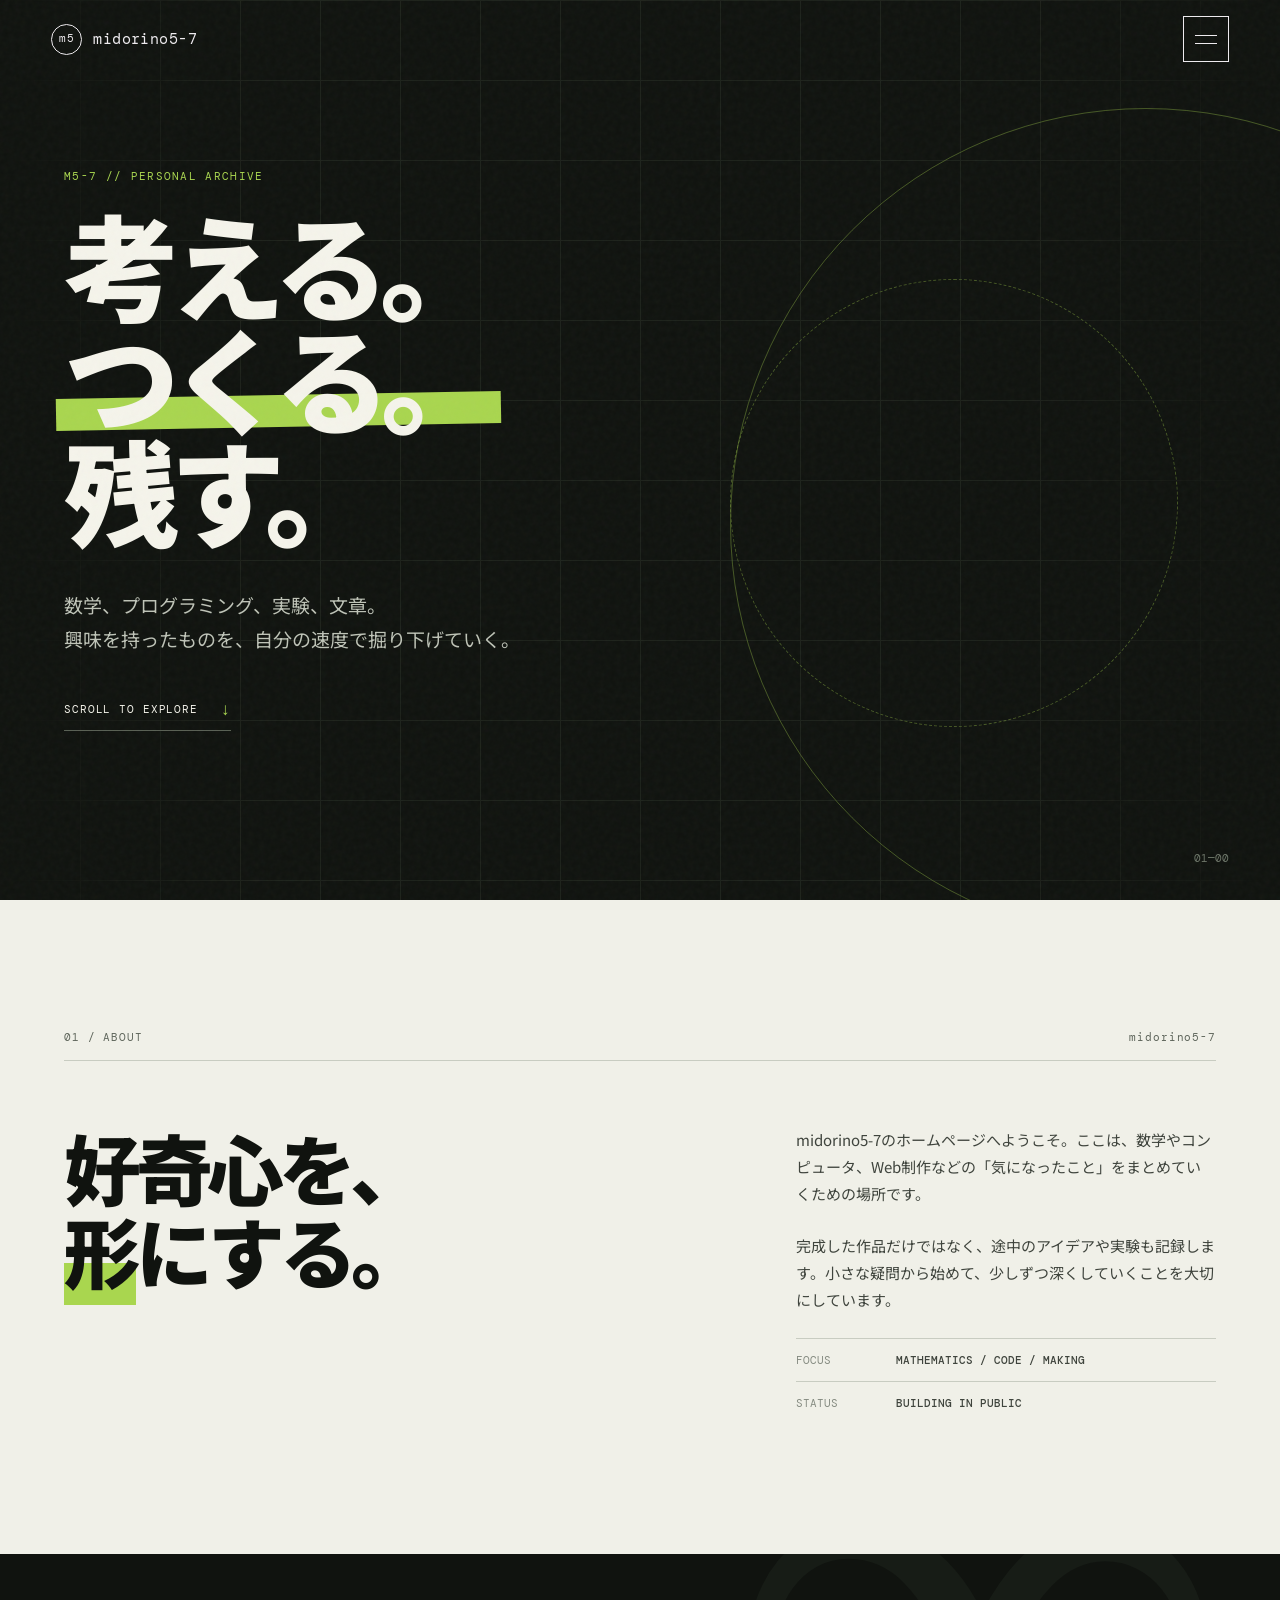
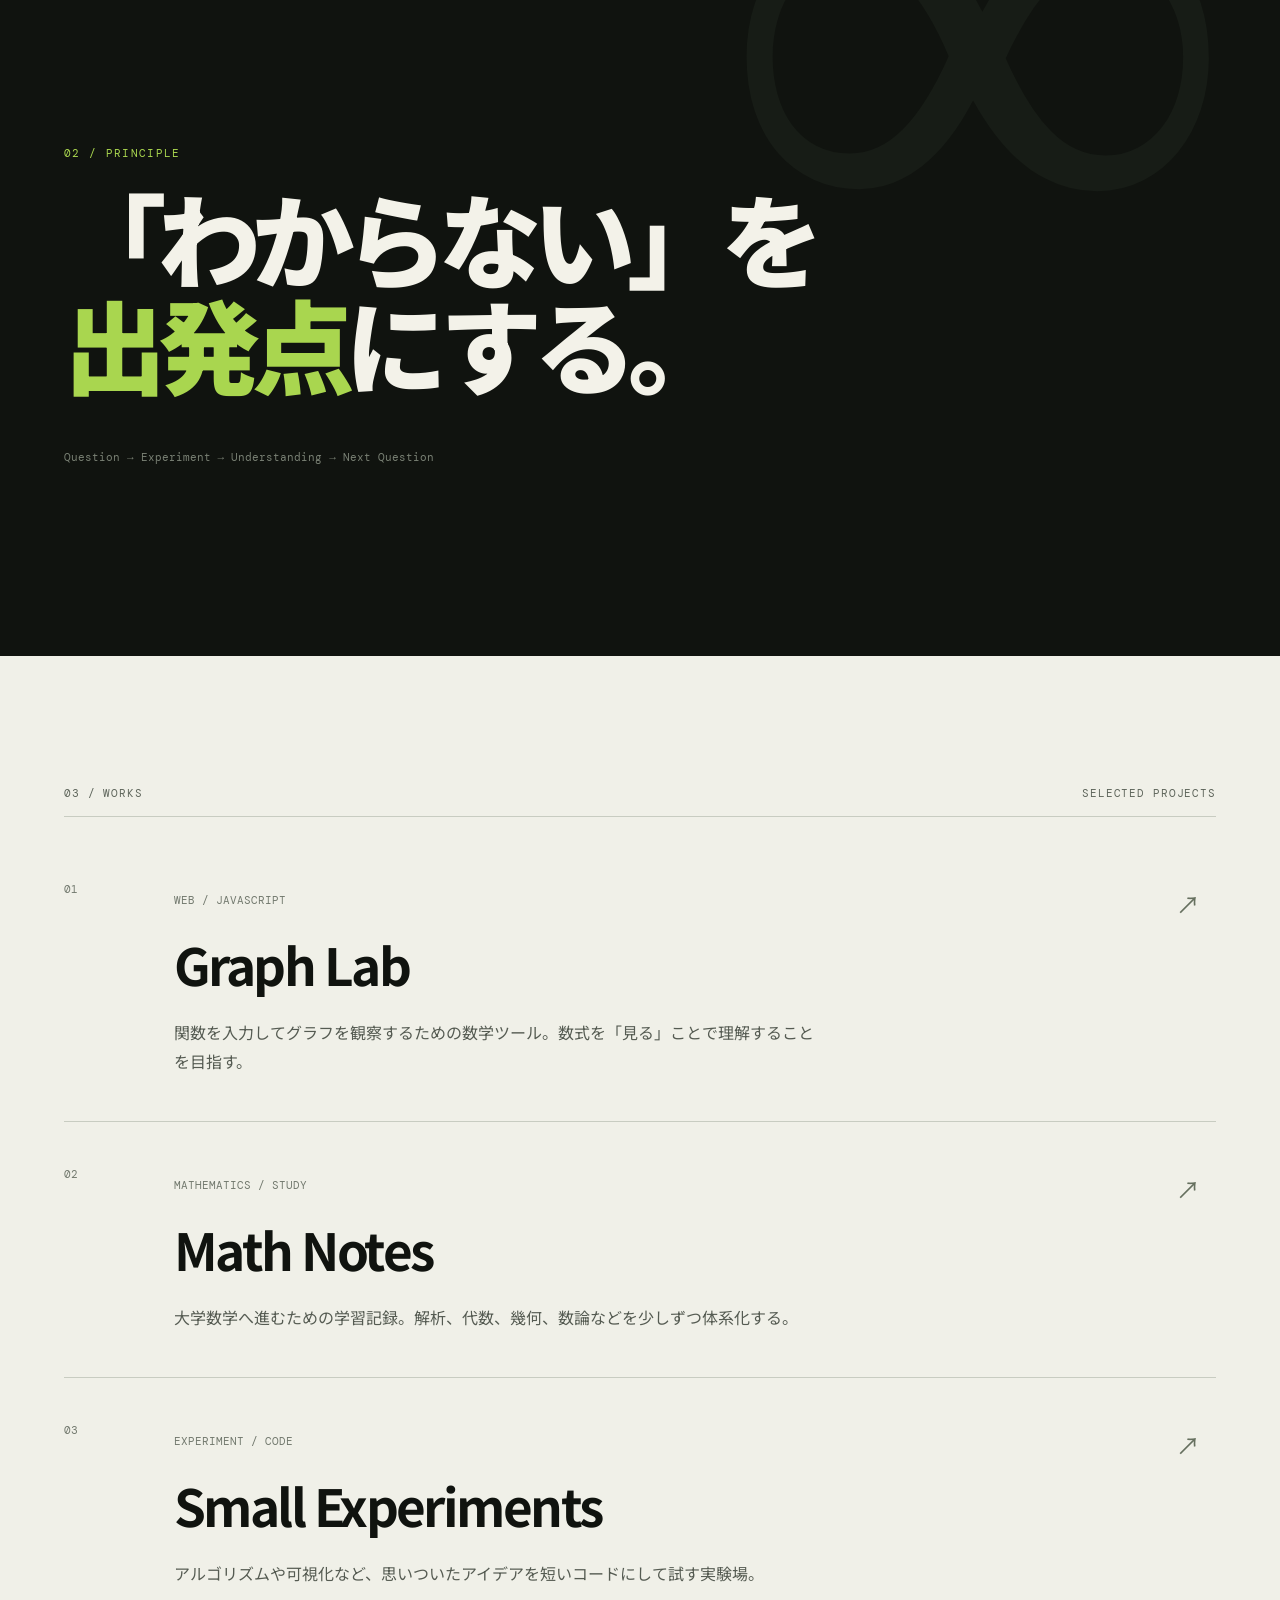
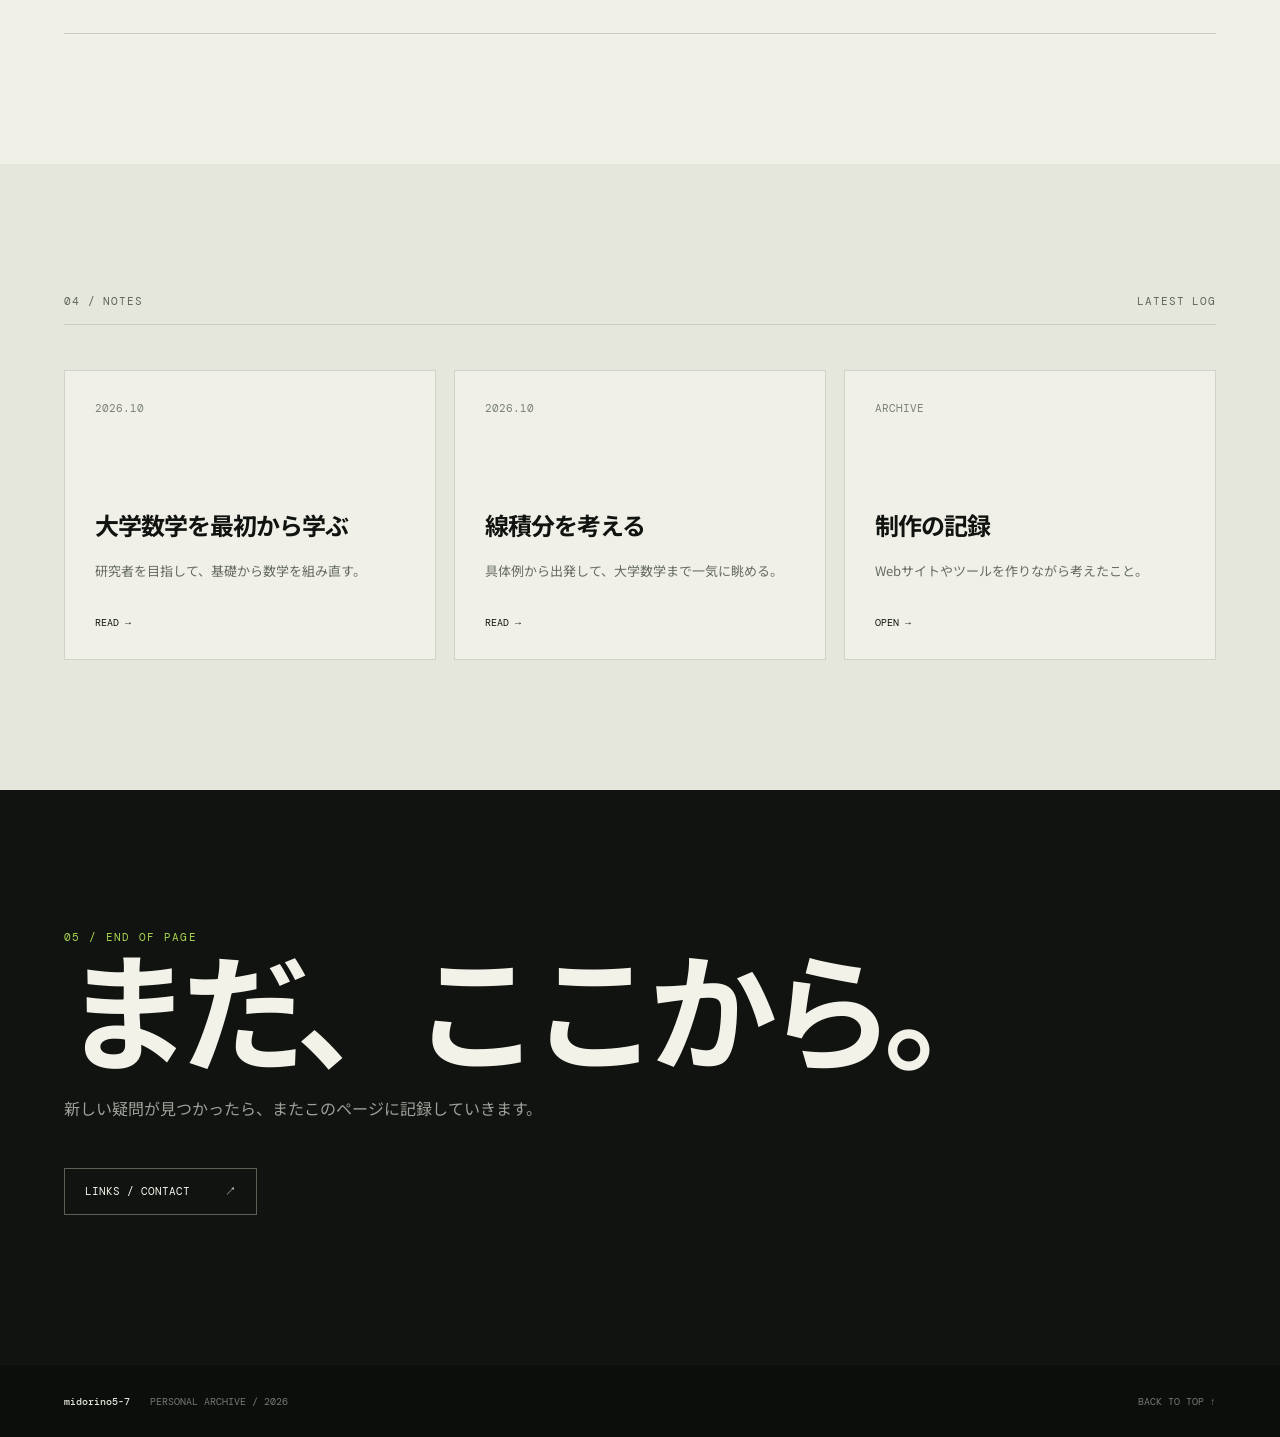
==== index.html @ ff08f56b "Add files via upload" ====
<!doctype html>
<html lang="ja">
<head>
  <meta charset="utf-8">
  <meta name="viewport" content="width=device-width, initial-scale=1">
  <meta name="description" content="midorino5-7 — 数学・制作・研究を記録する個人ホームページ。">
  <meta name="theme-color" content="#10130f">
  <title>midorino5-7 — home</title>
  <link rel="icon" href="favicon.svg" type="image/svg+xml">
  <link rel="stylesheet" href="style.css">
</head>
<body>
  <div class="noise" aria-hidden="true"></div>
  <header class="site-header">
    <a class="brand" href="index.html" aria-label="midorino5-7 home">
      <span class="brand-mark">m5</span><span>midorino5-7</span>
    </a>
    <button class="menu-button" id="menuButton" aria-label="メニューを開く" aria-expanded="false">
      <span></span><span></span>
    </button>
  </header>

  <aside class="menu" id="menu" aria-hidden="true">
    <div class="menu-inner">
      <div class="menu-top"><span>INDEX / NAVIGATION</span><button id="menuClose" aria-label="閉じる">×</button></div>
      <nav>
        <a href="index.html"><b>01</b>HOME <span>↗</span></a>
        <a href="#about"><b>02</b>ABOUT <span>↘</span></a>
        <a href="#works"><b>03</b>WORKS <span>↘</span></a>
        <a href="#notes"><b>04</b>NOTES <span>↘</span></a>
        <a href="apply.html"><b>05</b>CONTACT / LINK <span>↗</span></a>
      </nav>
      <div class="menu-foot">midorino5-7 / PERSONAL ARCHIVE</div>
    </div>
  </aside>

  <main>
    <section class="hero" id="top">
      <div class="hero-orbit orbit-a"></div>
      <div class="hero-orbit orbit-b"></div>
      <div class="hero-grid"></div>
      <div class="hero-content reveal">
        <p class="eyebrow">M5-7 // PERSONAL ARCHIVE</p>
        <h1><span class="line">考える。</span><span class="line marker">つくる。</span><span class="line">残す。</span></h1>
        <p class="hero-copy">数学、プログラミング、実験、文章。<br>興味を持ったものを、自分の速度で掘り下げていく。</p>
        <a class="hero-link" href="#about"><span>SCROLL TO EXPLORE</span><i>↓</i></a>
      </div>
      <div class="hero-index">01—00</div>
    </section>

    <section class="intro section" id="about">
      <div class="section-head reveal"><span>01 / ABOUT</span><span>midorino5-7</span></div>
      <div class="intro-grid">
        <div class="display reveal">好奇心を、<br><em>形</em>にする。</div>
        <div class="body-copy reveal">
          <p>midorino5-7のホームページへようこそ。ここは、数学やコンピュータ、Web制作などの「気になったこと」をまとめていくための場所です。</p>
          <p>完成した作品だけではなく、途中のアイデアや実験も記録します。小さな疑問から始めて、少しずつ深くしていくことを大切にしています。</p>
          <div class="meta-row"><span>FOCUS</span><b>MATHEMATICS / CODE / MAKING</b></div>
          <div class="meta-row"><span>STATUS</span><b>BUILDING IN PUBLIC</b></div>
        </div>
      </div>
    </section>

    <section class="manifesto section-dark">
      <div class="manifesto-inner reveal">
        <p class="eyebrow">02 / PRINCIPLE</p>
        <p class="quote">「わからない」を<br><span>出発点</span>にする。</p>
        <div class="quote-note">Question → Experiment → Understanding → Next Question</div>
      </div>
    </section>

    <section class="works section" id="works">
      <div class="section-head reveal"><span>03 / WORKS</span><span>SELECTED PROJECTS</span></div>
      <div class="work-list">
        <article class="work-card reveal">
          <div class="work-number">01</div>
          <div><p class="work-type">WEB / JAVASCRIPT</p><h2>Graph Lab</h2><p>関数を入力してグラフを観察するための数学ツール。数式を「見る」ことで理解することを目指す。</p></div>
          <div class="work-arrow">↗</div>
        </article>
        <article class="work-card reveal">
          <div class="work-number">02</div>
          <div><p class="work-type">MATHEMATICS / STUDY</p><h2>Math Notes</h2><p>大学数学へ進むための学習記録。解析、代数、幾何、数論などを少しずつ体系化する。</p></div>
          <div class="work-arrow">↗</div>
        </article>
        <article class="work-card reveal">
          <div class="work-number">03</div>
          <div><p class="work-type">EXPERIMENT / CODE</p><h2>Small Experiments</h2><p>アルゴリズムや可視化など、思いついたアイデアを短いコードにして試す実験場。</p></div>
          <div class="work-arrow">↗</div>
        </article>
      </div>
    </section>

    <section class="notes section" id="notes">
      <div class="section-head reveal"><span>04 / NOTES</span><span>LATEST LOG</span></div>
      <div class="notes-grid">
        <a class="note reveal" href="research.html"><span>2026.10</span><strong>大学数学を最初から学ぶ</strong><p>研究者を目指して、基礎から数学を組み直す。</p><b>READ →</b></a>
        <a class="note reveal" href="research.html"><span>2026.10</span><strong>線積分を考える</strong><p>具体例から出発して、大学数学まで一気に眺める。</p><b>READ →</b></a>
        <a class="note reveal" href="chronicle.html"><span>ARCHIVE</span><strong>制作の記録</strong><p>Webサイトやツールを作りながら考えたこと。</p><b>OPEN →</b></a>
      </div>
    </section>

    <section class="closing section-dark">
      <div class="closing-inner reveal">
        <span class="eyebrow">05 / END OF PAGE</span>
        <h2>まだ、ここから。</h2>
        <p>新しい疑問が見つかったら、またこのページに記録していきます。</p>
        <a class="button" href="apply.html">LINKS / CONTACT <span>↗</span></a>
      </div>
    </section>
  </main>

  <footer class="footer">
    <div><strong>midorino5-7</strong><span>PERSONAL ARCHIVE / 2026</span></div>
    <div><a href="#top">BACK TO TOP ↑</a></div>
  </footer>
  <script src="script.js"></script>
</body>
</html>
---- style.css ----
@import url('https://fonts.googleapis.com/css2?family=DM+Mono:wght@400;500&family=Noto+Sans+JP:wght@400;500;700;900&display=swap');
:root{--ink:#10130f;--paper:#f0f0e8;--muted:#8d9289;--line:#c8ccc1;--green:#a9d64f;--green2:#d5f486;--max:1320px}
*{box-sizing:border-box}html{scroll-behavior:smooth}body{margin:0;background:var(--paper);color:var(--ink);font-family:'Noto Sans JP',sans-serif;line-height:1.8}a{color:inherit;text-decoration:none}button{font:inherit}::selection{background:var(--green);color:var(--ink)}
.noise{position:fixed;inset:0;pointer-events:none;opacity:.035;z-index:50;background-image:url("data:image/svg+xml,%3Csvg viewBox='0 0 180 180' xmlns='http://www.w3.org/2000/svg'%3E%3Cfilter id='n'%3E%3CfeTurbulence type='fractalNoise' baseFrequency='.9' numOctaves='3' stitchTiles='stitch'/%3E%3C/filter%3E%3Crect width='100%25' height='100%25' filter='url(%23n)'/%3E%3C/svg%3E")}
.site-header{position:fixed;z-index:40;top:0;left:0;right:0;height:78px;padding:0 4vw;display:flex;align-items:center;justify-content:space-between;mix-blend-mode:difference;color:#fff}.brand{display:flex;align-items:center;gap:11px;font-family:'DM Mono',monospace;font-size:15px;letter-spacing:.03em}.brand-mark{display:grid;place-items:center;width:31px;height:31px;border:1px solid currentColor;border-radius:50%;font-size:11px}.menu-button{width:46px;height:46px;border:1px solid currentColor;background:transparent;color:inherit;display:grid;align-content:center;gap:7px;padding:0 11px;cursor:pointer}.menu-button span{display:block;height:1px;background:currentColor;transition:.3s}
.menu{position:fixed;z-index:60;inset:0;background:rgba(16,19,15,.97);color:#f4f4eb;transform:translateX(100%);transition:transform .55s cubic-bezier(.77,0,.18,1)}.menu.is-open{transform:none}.menu-inner{height:100%;max-width:var(--max);margin:auto;padding:30px 5vw;display:flex;flex-direction:column}.menu-top{display:flex;justify-content:space-between;font:12px 'DM Mono',monospace;letter-spacing:.08em;color:#92998c}.menu-top button{border:0;background:none;color:#fff;font-size:35px;line-height:1;cursor:pointer}.menu nav{margin:auto 0}.menu nav a{display:flex;align-items:baseline;gap:24px;padding:14px 0;border-bottom:1px solid #30352d;font-size:clamp(2rem,6vw,5.5rem);font-weight:900;letter-spacing:-.05em}.menu nav a b{font:12px 'DM Mono',monospace;color:var(--green);letter-spacing:0}.menu nav a span{margin-left:auto;font:20px 'DM Mono',monospace}.menu nav a:hover{color:var(--green)}.menu-foot{font:11px 'DM Mono',monospace;color:#6d756a}
.hero{min-height:100vh;background:var(--ink);color:#f5f4eb;position:relative;overflow:hidden;display:flex;align-items:center}.hero-grid{position:absolute;inset:0;opacity:.16;background-image:linear-gradient(#65705c 1px,transparent 1px),linear-gradient(90deg,#65705c 1px,transparent 1px);background-size:80px 80px;mask-image:linear-gradient(to right,transparent,black 20%,black 80%,transparent)}.hero-orbit{position:absolute;border:1px solid rgba(169,214,79,.35);border-radius:50%;aspect-ratio:1}.orbit-a{width:65vw;right:-22vw;top:12vh;animation:spin 28s linear infinite}.orbit-b{width:35vw;right:8vw;top:31vh;border-style:dashed;animation:spin 19s linear infinite reverse}.hero-content{width:min(var(--max),90vw);margin:0 auto;position:relative;z-index:2}.eyebrow{font:11px 'DM Mono',monospace;letter-spacing:.12em;color:var(--green);margin:0 0 24px}.hero h1{font-size:clamp(3.4rem,9vw,9.6rem);line-height:.98;letter-spacing:-.075em;margin:0;font-weight:900}.hero h1 .line{display:block}.hero h1 .marker{position:relative;width:max-content}.hero h1 .marker:after{content:'';position:absolute;left:-2%;right:-3%;bottom:5%;height:.28em;background:var(--green);z-index:-1;transform:rotate(-1deg);animation:marker 1s .5s both}.hero-copy{font-size:clamp(14px,1.5vw,19px);margin:42px 0 35px;color:#bfc4b8}.hero-link{display:inline-flex;align-items:center;gap:22px;font:11px 'DM Mono',monospace;letter-spacing:.08em;border-bottom:1px solid #596054;padding-bottom:10px}.hero-link i{font-style:normal;color:var(--green);font-size:17px}.hero-index{position:absolute;right:4vw;bottom:35px;font:11px 'DM Mono',monospace;color:#6c7568}
.section{max-width:var(--max);margin:auto;padding:130px 5vw}.section-head{display:flex;justify-content:space-between;padding-bottom:16px;border-bottom:1px solid var(--line);font:11px 'DM Mono',monospace;letter-spacing:.08em;color:#5e655b}.intro-grid{display:grid;grid-template-columns:1.2fr .8fr;gap:8vw;padding-top:65px}.display{font-size:clamp(3rem,6vw,7rem);line-height:1.08;font-weight:900;letter-spacing:-.07em}.display em{font-style:normal;background:linear-gradient(transparent 62%,var(--green) 62%)}.body-copy{max-width:550px;font-size:15px;color:#3f443d}.body-copy p{margin:0 0 25px}.meta-row{border-top:1px solid var(--line);padding:14px 0;display:flex;gap:30px;font:11px 'DM Mono',monospace}.meta-row span{color:#858b81;width:70px}.meta-row b{font-weight:500}
.section-dark{background:var(--ink);color:#f3f2e9}.manifesto{min-height:78vh;display:grid;place-items:center;padding:100px 5vw;position:relative;overflow:hidden}.manifesto:before{content:'∞';position:absolute;right:4vw;top:-.25em;font:900 55vw/.7 serif;color:#171c16}.manifesto-inner{position:relative;z-index:1;width:min(var(--max),90vw)}.quote{font-size:clamp(3rem,8vw,9rem);line-height:1.03;font-weight:900;letter-spacing:-.08em;margin:0}.quote span{color:var(--green)}.quote-note{margin-top:55px;font:11px 'DM Mono',monospace;color:#798074}
.work-list{margin-top:20px}.work-card{display:grid;grid-template-columns:80px 1fr 40px;gap:30px;padding:45px 0;border-bottom:1px solid var(--line);align-items:start}.work-number,.work-type{font:11px 'DM Mono',monospace;color:#72796e}.work-card h2{font-size:clamp(2rem,4vw,4.5rem);margin:4px 0 8px;letter-spacing:-.05em}.work-card p:not(.work-type){max-width:650px;color:#555b52;margin:0}.work-arrow{font-size:24px;color:#66705f}.work-card:hover .work-arrow{color:var(--ink);transform:translate(5px,-5px)}
.notes{background:#e5e7dd}.notes-grid{display:grid;grid-template-columns:repeat(3,1fr);gap:18px;margin-top:45px}.note{background:var(--paper);padding:30px;min-height:290px;border:1px solid #d0d3c9;display:flex;flex-direction:column;transition:.35s}.note:hover{transform:translateY(-8px);border-color:#8f9787}.note>span{font:11px 'DM Mono',monospace;color:#7a8176}.note strong{font-size:24px;letter-spacing:-.04em;margin-top:auto}.note p{font-size:13px;color:#666c62}.note b{font:10px 'DM Mono',monospace;margin-top:20px}
.closing{padding:130px 5vw 150px}.closing-inner{max-width:var(--max);margin:auto}.closing h2{font-size:clamp(4rem,10vw,11rem);line-height:.9;letter-spacing:-.08em;margin:0 0 30px}.closing p{color:#9ba198}.button{display:inline-flex;margin-top:30px;padding:15px 20px;border:1px solid #596054;font:11px 'DM Mono',monospace;gap:35px}.button:hover{background:var(--green);color:var(--ink);border-color:var(--green)}.footer{padding:30px 5vw;background:#0b0e0a;color:#747b70;display:flex;justify-content:space-between;font:10px 'DM Mono',monospace}.footer strong{color:#e5e6dc;font-weight:500;margin-right:20px}.footer a:hover{color:var(--green)}
.reveal{opacity:0;transform:translateY(35px);transition:opacity .8s ease,transform .8s ease}.reveal.visible{opacity:1;transform:none}@keyframes marker{from{transform:scaleX(0) rotate(-1deg);transform-origin:left}to{transform:scaleX(1) rotate(-1deg)}}@keyframes spin{to{transform:rotate(360deg)}}
@media(max-width:760px){.site-header{height:65px;padding:0 20px}.hero-content{width:calc(100% - 40px)}.hero h1{font-size:clamp(3.2rem,16vw,6rem)}.hero-copy{margin-top:30px}.orbit-a{width:120vw;right:-65vw}.orbit-b{width:70vw;right:-15vw}.section{padding:85px 20px}.intro-grid{grid-template-columns:1fr;gap:50px;padding-top:45px}.display{font-size:clamp(3rem,15vw,5rem)}.manifesto{min-height:65vh}.quote{font-size:clamp(3rem,14vw,6rem)}.work-card{grid-template-columns:35px 1fr 25px;gap:12px;padding:32px 0}.work-card h2{font-size:2rem}.notes-grid{grid-template-columns:1fr}.note{min-height:220px}.closing{padding:90px 20px 110px}.closing h2{font-size:clamp(4rem,18vw,7rem)}.footer{padding:25px 20px;gap:15px;flex-direction:column}.menu nav a{font-size:2.5rem}.menu-inner{padding:22px 20px}}
@media(prefers-reduced-motion:reduce){*,*:before,*:after{scroll-behavior:auto!important;animation:none!important;transition:none!important}}
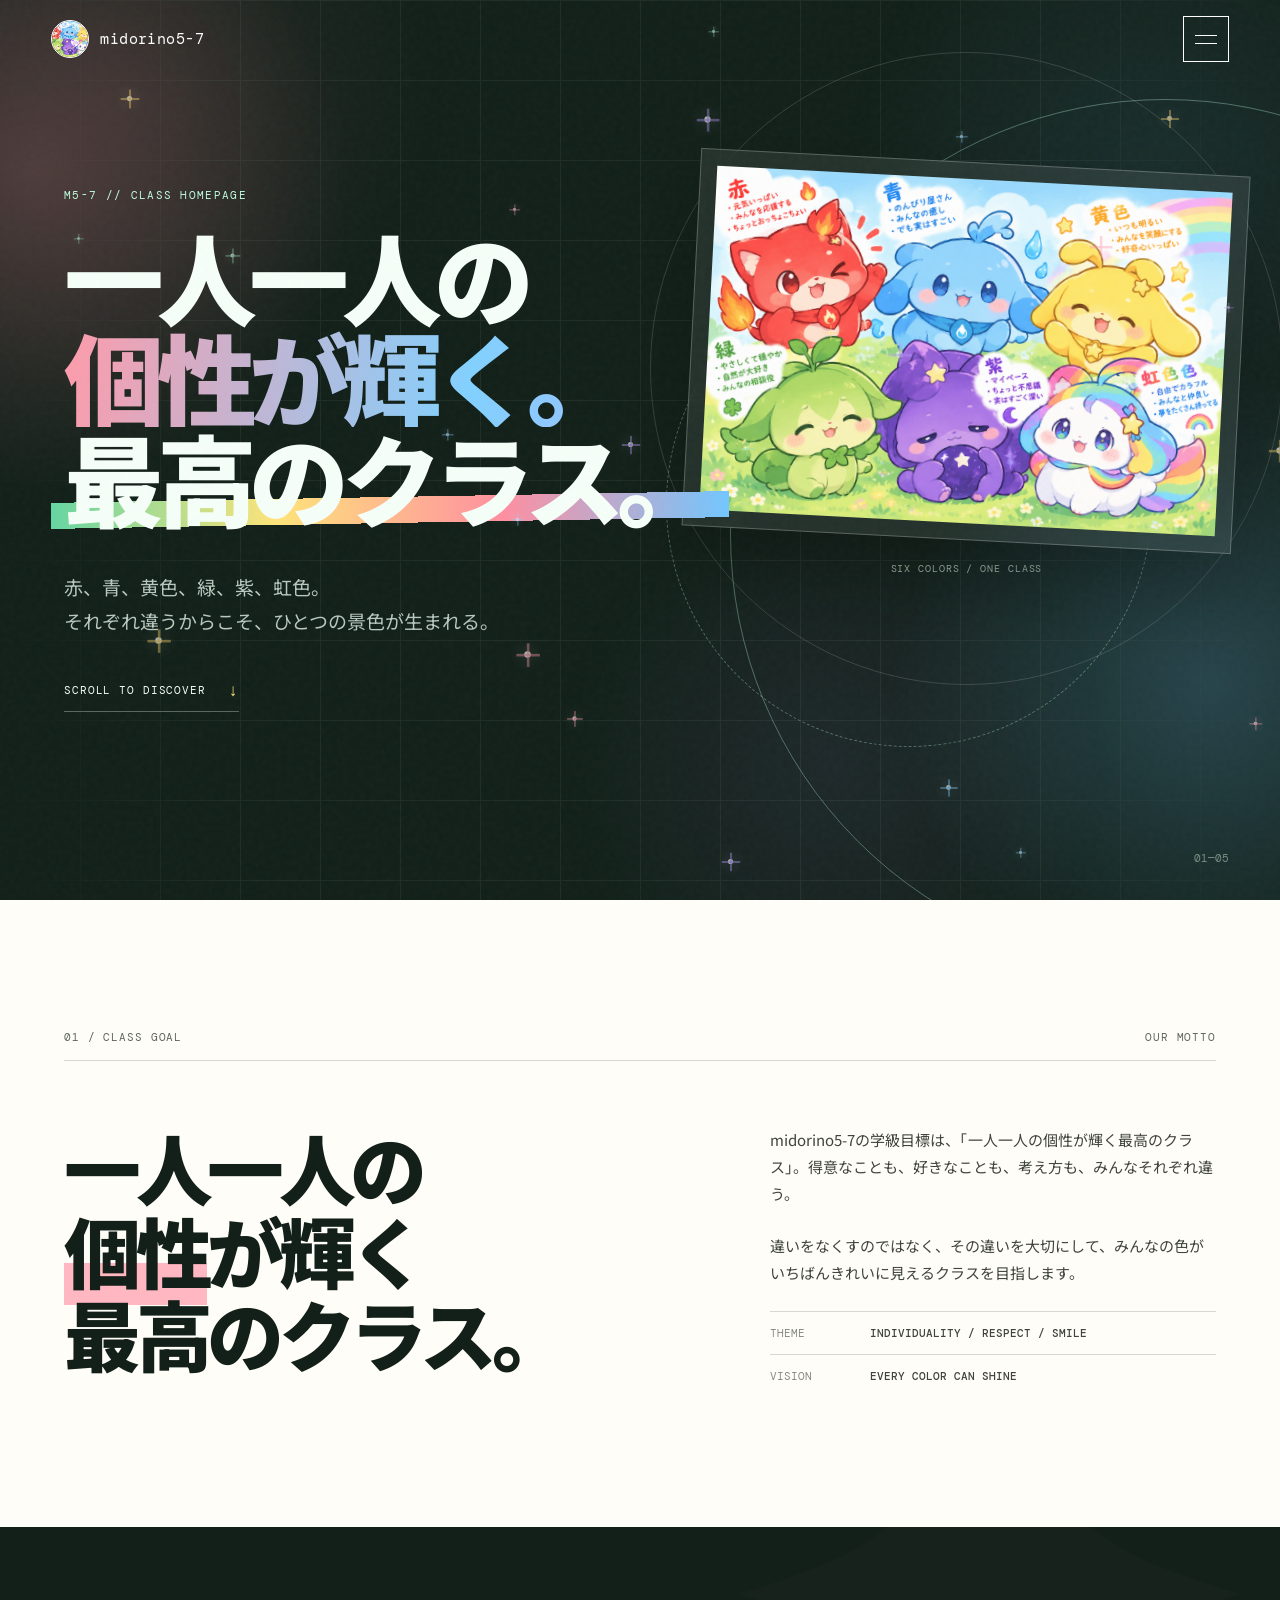
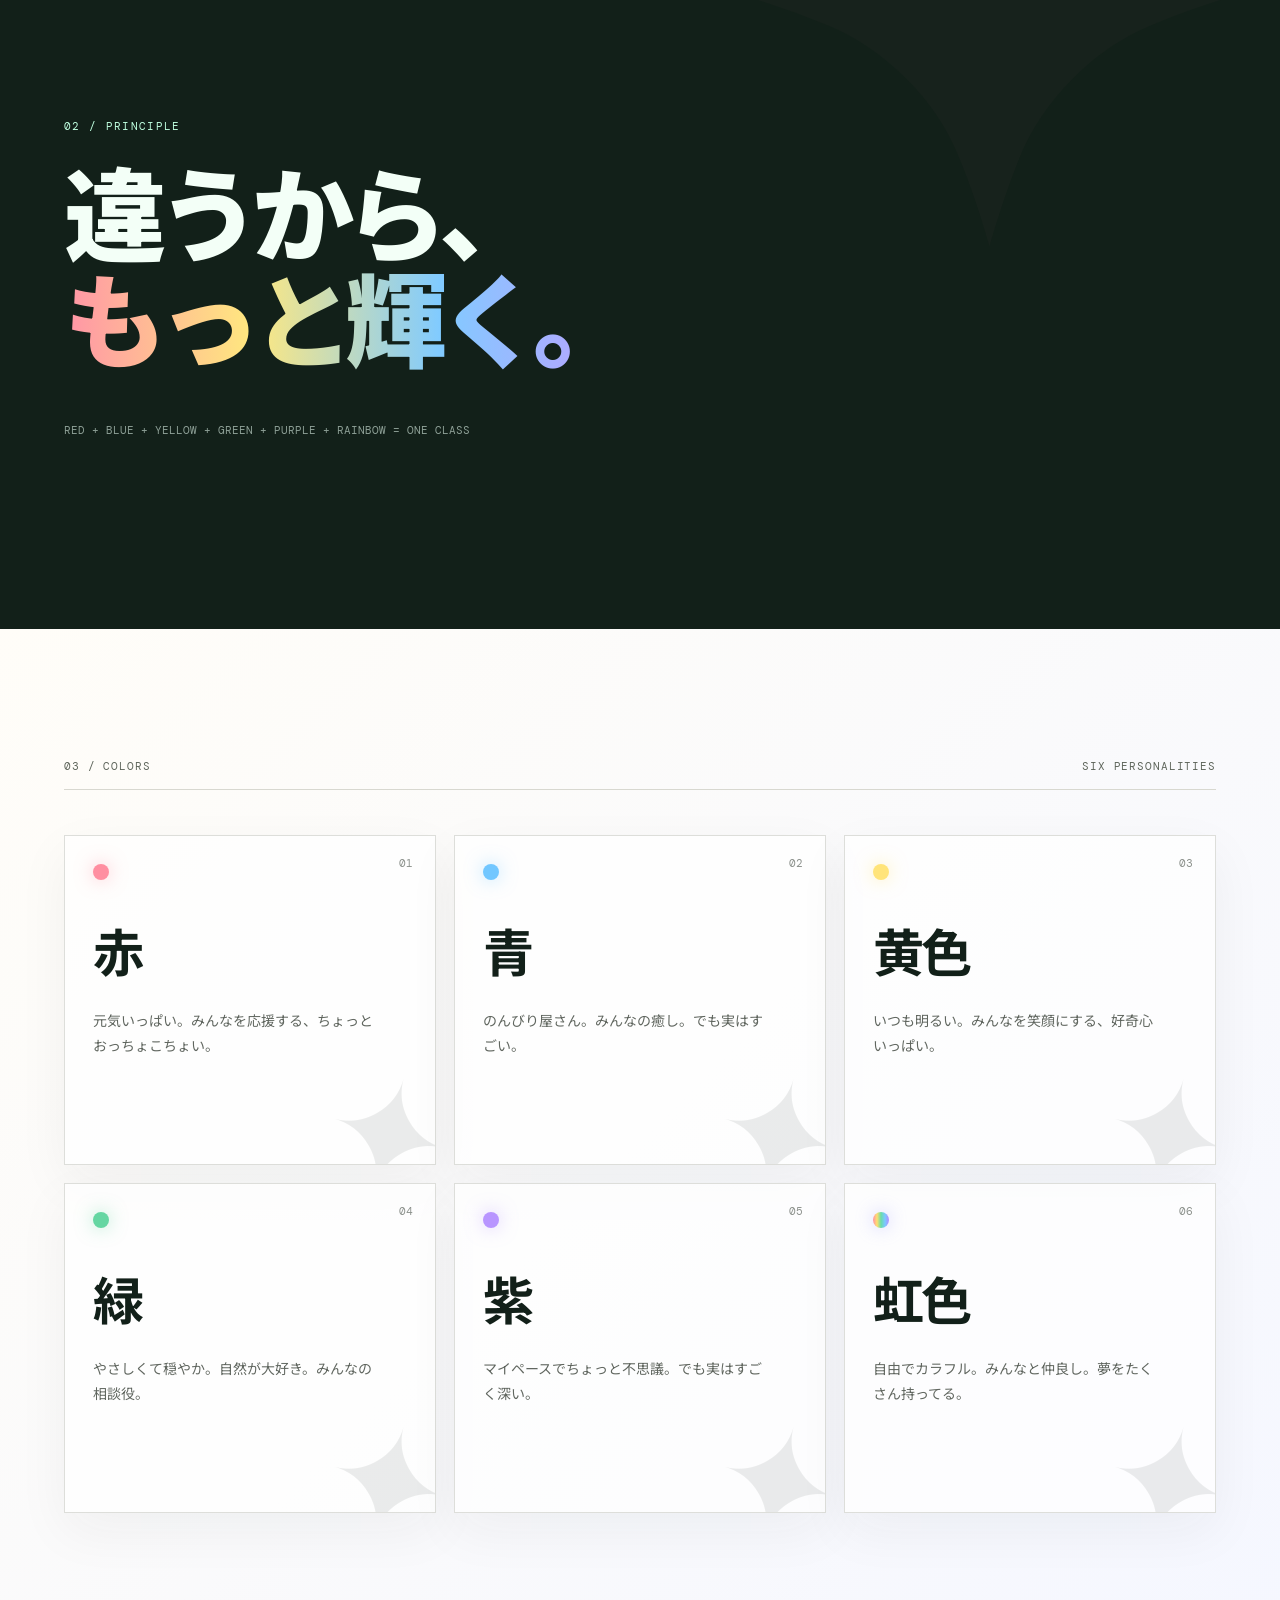
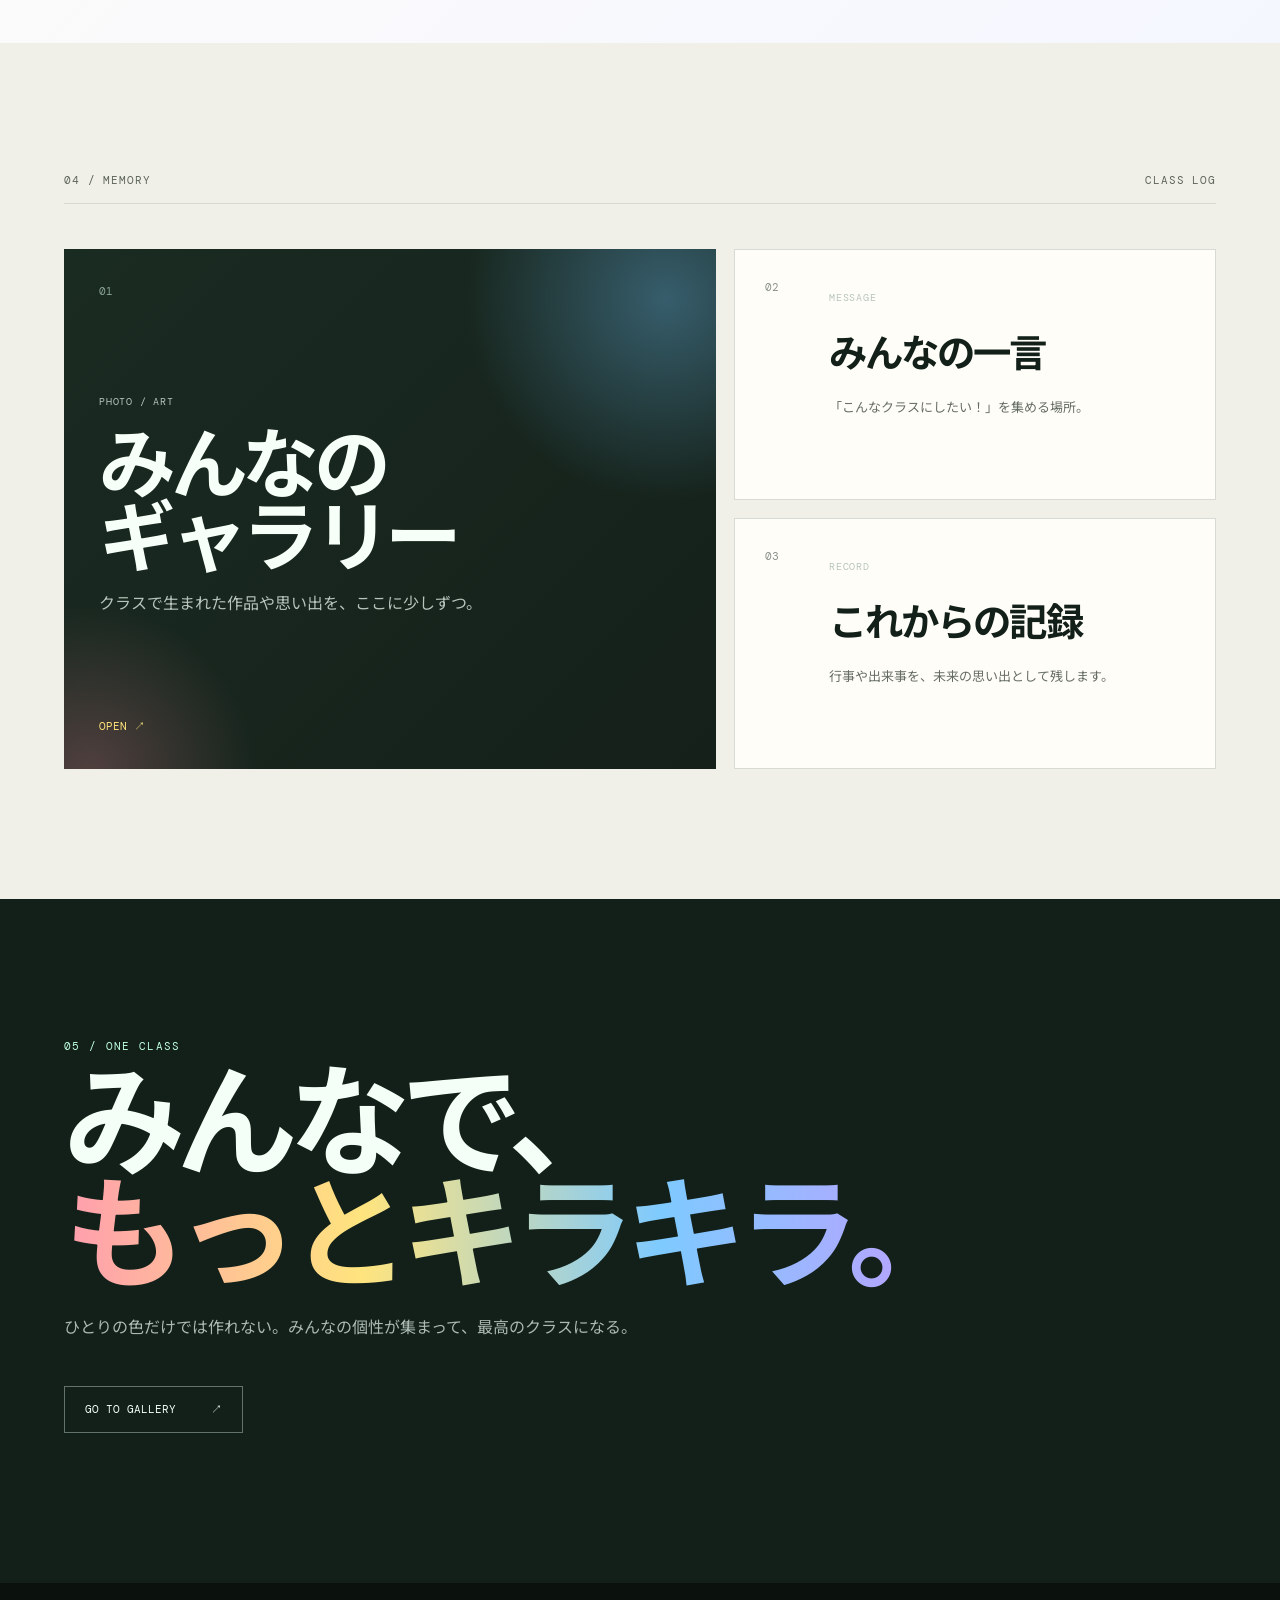
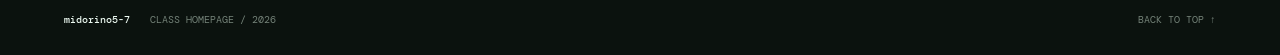
==== commit 0bc54c21: "Add files via upload" ====
--- a/index.html
+++ b/index.html
@@ -3,17 +3,20 @@
 <head>
   <meta charset="utf-8">
   <meta name="viewport" content="width=device-width, initial-scale=1">
-  <meta name="description" content="midorino5-7 — 数学・制作・研究を記録する個人ホームページ。">
-  <meta name="theme-color" content="#10130f">
-  <title>midorino5-7 — home</title>
-  <link rel="icon" href="favicon.svg" type="image/svg+xml">
+  <meta name="description" content="midorino5-7 — 一人一人の個性が輝く最高のクラス。">
+  <meta name="theme-color" content="#13231c">
+  <title>midorino5-7 — class homepage</title>
+  <link rel="icon" href="favicon.png" type="image/png">
   <link rel="stylesheet" href="style.css">
 </head>
 <body>
   <div class="noise" aria-hidden="true"></div>
+  <div class="sparkles" id="sparkles" aria-hidden="true"></div>
+
   <header class="site-header">
     <a class="brand" href="index.html" aria-label="midorino5-7 home">
-      <span class="brand-mark">m5</span><span>midorino5-7</span>
+      <span class="brand-avatar"><img src="class-icon.png" alt="" /></span>
+      <span>midorino5-7</span>
     </a>
     <button class="menu-button" id="menuButton" aria-label="メニューを開く" aria-expanded="false">
       <span></span><span></span>
@@ -25,92 +28,105 @@
       <div class="menu-top"><span>INDEX / NAVIGATION</span><button id="menuClose" aria-label="閉じる">×</button></div>
       <nav>
         <a href="index.html"><b>01</b>HOME <span>↗</span></a>
-        <a href="#about"><b>02</b>ABOUT <span>↘</span></a>
-        <a href="#works"><b>03</b>WORKS <span>↘</span></a>
-        <a href="#notes"><b>04</b>NOTES <span>↘</span></a>
-        <a href="apply.html"><b>05</b>CONTACT / LINK <span>↗</span></a>
+        <a href="#goal"><b>02</b>CLASS GOAL <span>↘</span></a>
+        <a href="#colors"><b>03</b>COLORS <span>↘</span></a>
+        <a href="#memory"><b>04</b>MEMORY <span>↘</span></a>
+        <a href="gallery.html"><b>05</b>GALLERY <span>↗</span></a>
       </nav>
-      <div class="menu-foot">midorino5-7 / PERSONAL ARCHIVE</div>
+      <div class="menu-foot">midorino5-7 / CLASS HOMEPAGE</div>
     </div>
   </aside>
 
   <main>
     <section class="hero" id="top">
+      <div class="hero-glow glow-a"></div>
+      <div class="hero-glow glow-b"></div>
+      <div class="hero-grid"></div>
       <div class="hero-orbit orbit-a"></div>
       <div class="hero-orbit orbit-b"></div>
-      <div class="hero-grid"></div>
+
       <div class="hero-content reveal">
-        <p class="eyebrow">M5-7 // PERSONAL ARCHIVE</p>
-        <h1><span class="line">考える。</span><span class="line marker">つくる。</span><span class="line">残す。</span></h1>
-        <p class="hero-copy">数学、プログラミング、実験、文章。<br>興味を持ったものを、自分の速度で掘り下げていく。</p>
-        <a class="hero-link" href="#about"><span>SCROLL TO EXPLORE</span><i>↓</i></a>
+        <p class="eyebrow">M5-7 // CLASS HOMEPAGE</p>
+        <h1>
+          <span class="line">一人一人の</span>
+          <span class="line gradient-text">個性が輝く。</span>
+          <span class="line marker">最高のクラス。</span>
+        </h1>
+        <p class="hero-copy">赤、青、黄色、緑、紫、虹色。<br>それぞれ違うからこそ、ひとつの景色が生まれる。</p>
+        <a class="hero-link" href="#goal"><span>SCROLL TO DISCOVER</span><i>↓</i></a>
       </div>
-      <div class="hero-index">01—00</div>
+
+      <div class="hero-art reveal">
+        <div class="art-ring"></div>
+        <div class="art-card">
+          <img src="class-icon.png" alt="6色のかわいいキャラクターが並ぶイラスト">
+        </div>
+        <div class="art-label">SIX COLORS / ONE CLASS</div>
+      </div>
+      <div class="hero-index">01—05</div>
     </section>
 
-    <section class="intro section" id="about">
-      <div class="section-head reveal"><span>01 / ABOUT</span><span>midorino5-7</span></div>
-      <div class="intro-grid">
-        <div class="display reveal">好奇心を、<br><em>形</em>にする。</div>
+    <section class="intro section" id="goal">
+      <div class="section-head reveal"><span>01 / CLASS GOAL</span><span>OUR MOTTO</span></div>
+      <div class="goal-grid">
+        <div class="display reveal">一人一人の<br><em>個性</em>が輝く<br>最高のクラス。</div>
         <div class="body-copy reveal">
-          <p>midorino5-7のホームページへようこそ。ここは、数学やコンピュータ、Web制作などの「気になったこと」をまとめていくための場所です。</p>
-          <p>完成した作品だけではなく、途中のアイデアや実験も記録します。小さな疑問から始めて、少しずつ深くしていくことを大切にしています。</p>
-          <div class="meta-row"><span>FOCUS</span><b>MATHEMATICS / CODE / MAKING</b></div>
-          <div class="meta-row"><span>STATUS</span><b>BUILDING IN PUBLIC</b></div>
+          <p>midorino5-7の学級目標は、「一人一人の個性が輝く最高のクラス」。得意なことも、好きなことも、考え方も、みんなそれぞれ違う。</p>
+          <p>違いをなくすのではなく、その違いを大切にして、みんなの色がいちばんきれいに見えるクラスを目指します。</p>
+          <div class="meta-row"><span>THEME</span><b>INDIVIDUALITY / RESPECT / SMILE</b></div>
+          <div class="meta-row"><span>VISION</span><b>EVERY COLOR CAN SHINE</b></div>
         </div>
       </div>
     </section>
 
     <section class="manifesto section-dark">
+      <div class="manifesto-stars" aria-hidden="true"></div>
       <div class="manifesto-inner reveal">
         <p class="eyebrow">02 / PRINCIPLE</p>
-        <p class="quote">「わからない」を<br><span>出発点</span>にする。</p>
-        <div class="quote-note">Question → Experiment → Understanding → Next Question</div>
+        <p class="quote">違うから、<br><span>もっと輝く。</span></p>
+        <div class="quote-note">RED + BLUE + YELLOW + GREEN + PURPLE + RAINBOW = ONE CLASS</div>
       </div>
     </section>
 
-    <section class="works section" id="works">
-      <div class="section-head reveal"><span>03 / WORKS</span><span>SELECTED PROJECTS</span></div>
-      <div class="work-list">
-        <article class="work-card reveal">
-          <div class="work-number">01</div>
-          <div><p class="work-type">WEB / JAVASCRIPT</p><h2>Graph Lab</h2><p>関数を入力してグラフを観察するための数学ツール。数式を「見る」ことで理解することを目指す。</p></div>
-          <div class="work-arrow">↗</div>
-        </article>
-        <article class="work-card reveal">
-          <div class="work-number">02</div>
-          <div><p class="work-type">MATHEMATICS / STUDY</p><h2>Math Notes</h2><p>大学数学へ進むための学習記録。解析、代数、幾何、数論などを少しずつ体系化する。</p></div>
-          <div class="work-arrow">↗</div>
-        </article>
-        <article class="work-card reveal">
-          <div class="work-number">03</div>
-          <div><p class="work-type">EXPERIMENT / CODE</p><h2>Small Experiments</h2><p>アルゴリズムや可視化など、思いついたアイデアを短いコードにして試す実験場。</p></div>
-          <div class="work-arrow">↗</div>
-        </article>
+    <section class="colors section" id="colors">
+      <div class="section-head reveal"><span>03 / COLORS</span><span>SIX PERSONALITIES</span></div>
+      <div class="color-grid">
+        <article class="color-card red reveal"><span class="color-dot"></span><span class="color-no">01</span><h2>赤</h2><p>元気いっぱい。みんなを応援する、ちょっとおっちょこちょい。</p></article>
+        <article class="color-card blue reveal"><span class="color-dot"></span><span class="color-no">02</span><h2>青</h2><p>のんびり屋さん。みんなの癒し。でも実はすごい。</p></article>
+        <article class="color-card yellow reveal"><span class="color-dot"></span><span class="color-no">03</span><h2>黄色</h2><p>いつも明るい。みんなを笑顔にする、好奇心いっぱい。</p></article>
+        <article class="color-card green reveal"><span class="color-dot"></span><span class="color-no">04</span><h2>緑</h2><p>やさしくて穏やか。自然が大好き。みんなの相談役。</p></article>
+        <article class="color-card purple reveal"><span class="color-dot"></span><span class="color-no">05</span><h2>紫</h2><p>マイペースでちょっと不思議。でも実はすごく深い。</p></article>
+        <article class="color-card rainbow reveal"><span class="color-dot"></span><span class="color-no">06</span><h2>虹色</h2><p>自由でカラフル。みんなと仲良し。夢をたくさん持ってる。</p></article>
       </div>
     </section>
 
-    <section class="notes section" id="notes">
-      <div class="section-head reveal"><span>04 / NOTES</span><span>LATEST LOG</span></div>
-      <div class="notes-grid">
-        <a class="note reveal" href="research.html"><span>2026.10</span><strong>大学数学を最初から学ぶ</strong><p>研究者を目指して、基礎から数学を組み直す。</p><b>READ →</b></a>
-        <a class="note reveal" href="research.html"><span>2026.10</span><strong>線積分を考える</strong><p>具体例から出発して、大学数学まで一気に眺める。</p><b>READ →</b></a>
-        <a class="note reveal" href="chronicle.html"><span>ARCHIVE</span><strong>制作の記録</strong><p>Webサイトやツールを作りながら考えたこと。</p><b>OPEN →</b></a>
+    <section class="memory section" id="memory">
+      <div class="section-head reveal"><span>04 / MEMORY</span><span>CLASS LOG</span></div>
+      <div class="memory-grid">
+        <a class="memory-card big reveal" href="gallery.html">
+          <span class="memory-index">01</span>
+          <div><small>PHOTO / ART</small><h2>みんなの<br>ギャラリー</h2><p>クラスで生まれた作品や思い出を、ここに少しずつ。</p></div>
+          <strong>OPEN ↗</strong>
+        </a>
+        <div class="memory-stack">
+          <article class="mini-card reveal"><span>02</span><div><small>MESSAGE</small><h3>みんなの一言</h3><p>「こんなクラスにしたい！」を集める場所。</p></div></article>
+          <article class="mini-card reveal"><span>03</span><div><small>RECORD</small><h3>これからの記録</h3><p>行事や出来事を、未来の思い出として残します。</p></div></article>
+        </div>
       </div>
     </section>
 
     <section class="closing section-dark">
       <div class="closing-inner reveal">
-        <span class="eyebrow">05 / END OF PAGE</span>
-        <h2>まだ、ここから。</h2>
-        <p>新しい疑問が見つかったら、またこのページに記録していきます。</p>
-        <a class="button" href="apply.html">LINKS / CONTACT <span>↗</span></a>
+        <span class="eyebrow">05 / ONE CLASS</span>
+        <h2>みんなで、<br><span>もっとキラキラ。</span></h2>
+        <p>ひとりの色だけでは作れない。みんなの個性が集まって、最高のクラスになる。</p>
+        <a class="button" href="gallery.html">GO TO GALLERY <span>↗</span></a>
       </div>
     </section>
   </main>
 
   <footer class="footer">
-    <div><strong>midorino5-7</strong><span>PERSONAL ARCHIVE / 2026</span></div>
+    <div><strong>midorino5-7</strong><span>CLASS HOMEPAGE / 2026</span></div>
     <div><a href="#top">BACK TO TOP ↑</a></div>
   </footer>
   <script src="script.js"></script>
--- a/style.css
+++ b/style.css
@@ -1,15 +1,19 @@
 @import url('https://fonts.googleapis.com/css2?family=DM+Mono:wght@400;500&family=Noto+Sans+JP:wght@400;500;700;900&display=swap');
-:root{--ink:#10130f;--paper:#f0f0e8;--muted:#8d9289;--line:#c8ccc1;--green:#a9d64f;--green2:#d5f486;--max:1320px}
-*{box-sizing:border-box}html{scroll-behavior:smooth}body{margin:0;background:var(--paper);color:var(--ink);font-family:'Noto Sans JP',sans-serif;line-height:1.8}a{color:inherit;text-decoration:none}button{font:inherit}::selection{background:var(--green);color:var(--ink)}
-.noise{position:fixed;inset:0;pointer-events:none;opacity:.035;z-index:50;background-image:url("data:image/svg+xml,%3Csvg viewBox='0 0 180 180' xmlns='http://www.w3.org/2000/svg'%3E%3Cfilter id='n'%3E%3CfeTurbulence type='fractalNoise' baseFrequency='.9' numOctaves='3' stitchTiles='stitch'/%3E%3C/filter%3E%3Crect width='100%25' height='100%25' filter='url(%23n)'/%3E%3C/svg%3E")}
-.site-header{position:fixed;z-index:40;top:0;left:0;right:0;height:78px;padding:0 4vw;display:flex;align-items:center;justify-content:space-between;mix-blend-mode:difference;color:#fff}.brand{display:flex;align-items:center;gap:11px;font-family:'DM Mono',monospace;font-size:15px;letter-spacing:.03em}.brand-mark{display:grid;place-items:center;width:31px;height:31px;border:1px solid currentColor;border-radius:50%;font-size:11px}.menu-button{width:46px;height:46px;border:1px solid currentColor;background:transparent;color:inherit;display:grid;align-content:center;gap:7px;padding:0 11px;cursor:pointer}.menu-button span{display:block;height:1px;background:currentColor;transition:.3s}
-.menu{position:fixed;z-index:60;inset:0;background:rgba(16,19,15,.97);color:#f4f4eb;transform:translateX(100%);transition:transform .55s cubic-bezier(.77,0,.18,1)}.menu.is-open{transform:none}.menu-inner{height:100%;max-width:var(--max);margin:auto;padding:30px 5vw;display:flex;flex-direction:column}.menu-top{display:flex;justify-content:space-between;font:12px 'DM Mono',monospace;letter-spacing:.08em;color:#92998c}.menu-top button{border:0;background:none;color:#fff;font-size:35px;line-height:1;cursor:pointer}.menu nav{margin:auto 0}.menu nav a{display:flex;align-items:baseline;gap:24px;padding:14px 0;border-bottom:1px solid #30352d;font-size:clamp(2rem,6vw,5.5rem);font-weight:900;letter-spacing:-.05em}.menu nav a b{font:12px 'DM Mono',monospace;color:var(--green);letter-spacing:0}.menu nav a span{margin-left:auto;font:20px 'DM Mono',monospace}.menu nav a:hover{color:var(--green)}.menu-foot{font:11px 'DM Mono',monospace;color:#6d756a}
-.hero{min-height:100vh;background:var(--ink);color:#f5f4eb;position:relative;overflow:hidden;display:flex;align-items:center}.hero-grid{position:absolute;inset:0;opacity:.16;background-image:linear-gradient(#65705c 1px,transparent 1px),linear-gradient(90deg,#65705c 1px,transparent 1px);background-size:80px 80px;mask-image:linear-gradient(to right,transparent,black 20%,black 80%,transparent)}.hero-orbit{position:absolute;border:1px solid rgba(169,214,79,.35);border-radius:50%;aspect-ratio:1}.orbit-a{width:65vw;right:-22vw;top:12vh;animation:spin 28s linear infinite}.orbit-b{width:35vw;right:8vw;top:31vh;border-style:dashed;animation:spin 19s linear infinite reverse}.hero-content{width:min(var(--max),90vw);margin:0 auto;position:relative;z-index:2}.eyebrow{font:11px 'DM Mono',monospace;letter-spacing:.12em;color:var(--green);margin:0 0 24px}.hero h1{font-size:clamp(3.4rem,9vw,9.6rem);line-height:.98;letter-spacing:-.075em;margin:0;font-weight:900}.hero h1 .line{display:block}.hero h1 .marker{position:relative;width:max-content}.hero h1 .marker:after{content:'';position:absolute;left:-2%;right:-3%;bottom:5%;height:.28em;background:var(--green);z-index:-1;transform:rotate(-1deg);animation:marker 1s .5s both}.hero-copy{font-size:clamp(14px,1.5vw,19px);margin:42px 0 35px;color:#bfc4b8}.hero-link{display:inline-flex;align-items:center;gap:22px;font:11px 'DM Mono',monospace;letter-spacing:.08em;border-bottom:1px solid #596054;padding-bottom:10px}.hero-link i{font-style:normal;color:var(--green);font-size:17px}.hero-index{position:absolute;right:4vw;bottom:35px;font:11px 'DM Mono',monospace;color:#6c7568}
-.section{max-width:var(--max);margin:auto;padding:130px 5vw}.section-head{display:flex;justify-content:space-between;padding-bottom:16px;border-bottom:1px solid var(--line);font:11px 'DM Mono',monospace;letter-spacing:.08em;color:#5e655b}.intro-grid{display:grid;grid-template-columns:1.2fr .8fr;gap:8vw;padding-top:65px}.display{font-size:clamp(3rem,6vw,7rem);line-height:1.08;font-weight:900;letter-spacing:-.07em}.display em{font-style:normal;background:linear-gradient(transparent 62%,var(--green) 62%)}.body-copy{max-width:550px;font-size:15px;color:#3f443d}.body-copy p{margin:0 0 25px}.meta-row{border-top:1px solid var(--line);padding:14px 0;display:flex;gap:30px;font:11px 'DM Mono',monospace}.meta-row span{color:#858b81;width:70px}.meta-row b{font-weight:500}
-.section-dark{background:var(--ink);color:#f3f2e9}.manifesto{min-height:78vh;display:grid;place-items:center;padding:100px 5vw;position:relative;overflow:hidden}.manifesto:before{content:'∞';position:absolute;right:4vw;top:-.25em;font:900 55vw/.7 serif;color:#171c16}.manifesto-inner{position:relative;z-index:1;width:min(var(--max),90vw)}.quote{font-size:clamp(3rem,8vw,9rem);line-height:1.03;font-weight:900;letter-spacing:-.08em;margin:0}.quote span{color:var(--green)}.quote-note{margin-top:55px;font:11px 'DM Mono',monospace;color:#798074}
-.work-list{margin-top:20px}.work-card{display:grid;grid-template-columns:80px 1fr 40px;gap:30px;padding:45px 0;border-bottom:1px solid var(--line);align-items:start}.work-number,.work-type{font:11px 'DM Mono',monospace;color:#72796e}.work-card h2{font-size:clamp(2rem,4vw,4.5rem);margin:4px 0 8px;letter-spacing:-.05em}.work-card p:not(.work-type){max-width:650px;color:#555b52;margin:0}.work-arrow{font-size:24px;color:#66705f}.work-card:hover .work-arrow{color:var(--ink);transform:translate(5px,-5px)}
-.notes{background:#e5e7dd}.notes-grid{display:grid;grid-template-columns:repeat(3,1fr);gap:18px;margin-top:45px}.note{background:var(--paper);padding:30px;min-height:290px;border:1px solid #d0d3c9;display:flex;flex-direction:column;transition:.35s}.note:hover{transform:translateY(-8px);border-color:#8f9787}.note>span{font:11px 'DM Mono',monospace;color:#7a8176}.note strong{font-size:24px;letter-spacing:-.04em;margin-top:auto}.note p{font-size:13px;color:#666c62}.note b{font:10px 'DM Mono',monospace;margin-top:20px}
-.closing{padding:130px 5vw 150px}.closing-inner{max-width:var(--max);margin:auto}.closing h2{font-size:clamp(4rem,10vw,11rem);line-height:.9;letter-spacing:-.08em;margin:0 0 30px}.closing p{color:#9ba198}.button{display:inline-flex;margin-top:30px;padding:15px 20px;border:1px solid #596054;font:11px 'DM Mono',monospace;gap:35px}.button:hover{background:var(--green);color:var(--ink);border-color:var(--green)}.footer{padding:30px 5vw;background:#0b0e0a;color:#747b70;display:flex;justify-content:space-between;font:10px 'DM Mono',monospace}.footer strong{color:#e5e6dc;font-weight:500;margin-right:20px}.footer a:hover{color:var(--green)}
-.reveal{opacity:0;transform:translateY(35px);transition:opacity .8s ease,transform .8s ease}.reveal.visible{opacity:1;transform:none}@keyframes marker{from{transform:scaleX(0) rotate(-1deg);transform-origin:left}to{transform:scaleX(1) rotate(-1deg)}}@keyframes spin{to{transform:rotate(360deg)}}
-@media(max-width:760px){.site-header{height:65px;padding:0 20px}.hero-content{width:calc(100% - 40px)}.hero h1{font-size:clamp(3.2rem,16vw,6rem)}.hero-copy{margin-top:30px}.orbit-a{width:120vw;right:-65vw}.orbit-b{width:70vw;right:-15vw}.section{padding:85px 20px}.intro-grid{grid-template-columns:1fr;gap:50px;padding-top:45px}.display{font-size:clamp(3rem,15vw,5rem)}.manifesto{min-height:65vh}.quote{font-size:clamp(3rem,14vw,6rem)}.work-card{grid-template-columns:35px 1fr 25px;gap:12px;padding:32px 0}.work-card h2{font-size:2rem}.notes-grid{grid-template-columns:1fr}.note{min-height:220px}.closing{padding:90px 20px 110px}.closing h2{font-size:clamp(4rem,18vw,7rem)}.footer{padding:25px 20px;gap:15px;flex-direction:column}.menu nav a{font-size:2.5rem}.menu-inner{padding:22px 20px}}
+:root{--ink:#122019;--ink2:#0a120e;--paper:#fffdf8;--soft:#f4f0ff;--line:#d8d8d0;--muted:#7c827d;--green:#65d6a2;--mint:#bfffe0;--pink:#ff8fa1;--blue:#72c7ff;--yellow:#ffe47a;--purple:#b895ff;--max:1320px}
+*{box-sizing:border-box}html{scroll-behavior:smooth}body{margin:0;background:var(--paper);color:var(--ink);font-family:'Noto Sans JP',sans-serif;line-height:1.8}a{color:inherit;text-decoration:none}button{font:inherit}::selection{background:var(--pink);color:var(--ink)}
+body:before{content:'';position:fixed;inset:0;pointer-events:none;z-index:1;background:radial-gradient(circle at 10% 10%,rgba(255,143,161,.08),transparent 23%),radial-gradient(circle at 90% 20%,rgba(114,199,255,.09),transparent 23%),radial-gradient(circle at 65% 85%,rgba(184,149,255,.08),transparent 25%)}
+.noise{position:fixed;inset:0;pointer-events:none;opacity:.03;z-index:50;background-image:url("data:image/svg+xml,%3Csvg viewBox='0 0 180 180' xmlns='http://www.w3.org/2000/svg'%3E%3Cfilter id='n'%3E%3CfeTurbulence type='fractalNoise' baseFrequency='.9' numOctaves='3' stitchTiles='stitch'/%3E%3C/filter%3E%3Crect width='100%25' height='100%25' filter='url(%23n)'/%3E%3C/svg%3E")}
+.sparkles{position:fixed;inset:0;pointer-events:none;z-index:25;overflow:hidden}.sparkles i{position:absolute;width:5px;height:5px;border-radius:50%;background:#fff;box-shadow:0 0 15px rgba(255,255,255,.95);opacity:.65;animation:twinkle 3s ease-in-out infinite}.sparkles i:before,.sparkles i:after{content:'';position:absolute;left:50%;top:50%;width:18px;height:2px;background:currentColor;transform:translate(-50%,-50%);opacity:.6}.sparkles i:after{transform:translate(-50%,-50%) rotate(90deg)}
+.site-header{position:fixed;z-index:40;top:0;left:0;right:0;height:78px;padding:0 4vw;display:flex;align-items:center;justify-content:space-between;color:#fff}.light-header{color:var(--ink);mix-blend-mode:normal}.brand{display:flex;align-items:center;gap:11px;font-family:'DM Mono',monospace;font-size:15px;letter-spacing:.03em}.brand-avatar{display:grid;place-items:center;width:38px;height:38px;border:1px solid currentColor;border-radius:50%;overflow:hidden;background:#fff}.brand-avatar img{width:100%;height:100%;object-fit:cover}.menu-button{width:46px;height:46px;border:1px solid currentColor;background:transparent;color:inherit;display:grid;align-content:center;gap:7px;padding:0 11px;cursor:pointer}.menu-button span{display:block;height:1px;background:currentColor;transition:.3s}.back-link{font:11px 'DM Mono',monospace;letter-spacing:.08em;border-bottom:1px solid currentColor;padding-bottom:5px}
+.menu{position:fixed;z-index:60;inset:0;background:rgba(10,18,14,.97);color:#f7fff9;transform:translateX(100%);transition:transform .55s cubic-bezier(.77,0,.18,1)}.menu.is-open{transform:none}.menu-inner{height:100%;max-width:var(--max);margin:auto;padding:30px 5vw;display:flex;flex-direction:column}.menu-top{display:flex;justify-content:space-between;font:12px 'DM Mono',monospace;letter-spacing:.08em;color:#8ba093}.menu-top button{border:0;background:none;color:#fff;font-size:35px;line-height:1;cursor:pointer}.menu nav{margin:auto 0}.menu nav a{display:flex;align-items:baseline;gap:24px;padding:14px 0;border-bottom:1px solid #2c3b32;font-size:clamp(2rem,6vw,5.5rem);font-weight:900;letter-spacing:-.05em}.menu nav a b{font:12px 'DM Mono',monospace;color:var(--green)}.menu nav a span{margin-left:auto;font:20px 'DM Mono',monospace}.menu nav a:hover{color:var(--green)}.menu-foot{font:11px 'DM Mono',monospace;color:#68766d}
+.hero{min-height:100vh;background:var(--ink);color:#f5fff8;position:relative;overflow:hidden;display:flex;align-items:center}.hero-grid{position:absolute;inset:0;opacity:.15;background-image:linear-gradient(#61776a 1px,transparent 1px),linear-gradient(90deg,#61776a 1px,transparent 1px);background-size:80px 80px;mask-image:linear-gradient(to right,transparent,black 18%,black 82%,transparent)}.hero-glow{position:absolute;width:55vw;aspect-ratio:1;border-radius:50%;filter:blur(2px);opacity:.22}.glow-a{background:radial-gradient(circle,var(--pink),transparent 65%);left:-25vw;top:-20vh}.glow-b{background:radial-gradient(circle,var(--blue),transparent 64%);right:-22vw;bottom:-15vh}.hero-orbit{position:absolute;border:1px solid rgba(191,255,224,.35);border-radius:50%;aspect-ratio:1}.orbit-a{width:68vw;right:-25vw;top:11vh;animation:spin 30s linear infinite}.orbit-b{width:38vw;right:10vw;top:29vh;border-style:dashed;animation:spin 20s linear infinite reverse}.hero-content{width:min(850px,90vw);margin-left:max(5vw,calc((100vw - var(--max))/2));position:relative;z-index:3}.eyebrow{font:11px 'DM Mono',monospace;letter-spacing:.12em;color:var(--mint);margin:0 0 24px}.hero h1{font-size:clamp(3.1rem,7.8vw,8.8rem);line-height:1.01;letter-spacing:-.075em;margin:0;font-weight:900}.hero h1 .line{display:block}.gradient-text{background:linear-gradient(100deg,#ff9baa,#82d1ff 48%,#c3a5ff);-webkit-background-clip:text;background-clip:text;color:transparent}.hero h1 .marker{position:relative;width:max-content}.hero h1 .marker:after{content:'';position:absolute;left:-2%;right:-3%;bottom:5%;height:.26em;background:linear-gradient(90deg,var(--green),var(--yellow),var(--pink),var(--blue));z-index:-1;transform:rotate(-1deg);animation:marker 1s .5s both}.hero-copy{font-size:clamp(14px,1.5vw,19px);margin:42px 0 35px;color:#b9c9bf}.hero-link{display:inline-flex;align-items:center;gap:22px;font:11px 'DM Mono',monospace;letter-spacing:.08em;border-bottom:1px solid #59675f;padding-bottom:10px}.hero-link i{font-style:normal;color:var(--yellow);font-size:17px}.hero-index{position:absolute;right:4vw;bottom:35px;font:11px 'DM Mono',monospace;color:#769082}.hero-art{position:absolute;z-index:2;width:min(43vw,630px);right:3vw;top:18vh;display:grid;place-items:center}.art-card{position:relative;width:100%;border:1px solid rgba(255,255,255,.24);padding:16px;background:rgba(255,255,255,.07);backdrop-filter:blur(10px);box-shadow:0 35px 80px rgba(0,0,0,.25);transform:rotate(3deg);animation:float 7s ease-in-out infinite}.art-card img{display:block;width:100%;height:auto}.art-ring{position:absolute;width:115%;aspect-ratio:1;border:1px solid rgba(255,255,255,.15);border-radius:50%;animation:spin 36s linear infinite}.art-label{margin-top:22px;font:10px 'DM Mono',monospace;letter-spacing:.09em;color:#9db3a5}
+.section{max-width:var(--max);margin:auto;padding:130px 5vw;position:relative;z-index:2}.section-head{display:flex;justify-content:space-between;padding-bottom:16px;border-bottom:1px solid var(--line);font:11px 'DM Mono',monospace;letter-spacing:.08em;color:#5e655b}.goal-grid{display:grid;grid-template-columns:1.15fr .85fr;gap:8vw;padding-top:65px}.display{font-size:clamp(3rem,6vw,7rem);line-height:1.08;font-weight:900;letter-spacing:-.07em}.display em{font-style:normal;background:linear-gradient(transparent 62%,#ffb7c1 62%)}.body-copy{max-width:560px;font-size:15px;color:#3f443d}.body-copy p{margin:0 0 25px}.meta-row{border-top:1px solid var(--line);padding:14px 0;display:flex;gap:30px;font:11px 'DM Mono',monospace}.meta-row span{color:#858b81;width:70px}.meta-row b{font-weight:500}
+.section-dark{background:var(--ink);color:#f3fff7}.manifesto{min-height:78vh;display:grid;place-items:center;padding:100px 5vw;position:relative;overflow:hidden}.manifesto:before{content:'✦';position:absolute;right:2vw;top:-.2em;font:900 52vw/.7 serif;color:#17221c}.manifesto-stars{position:absolute;inset:0;background:radial-gradient(circle at 13% 25%,rgba(255,143,161,.35),transparent 0 2%,transparent 9%),radial-gradient(circle at 72% 70%,rgba(114,199,255,.3),transparent 0 2%,transparent 12%),radial-gradient(circle at 62% 20%,rgba(255,228,122,.3),transparent 0 1.6%,transparent 10%)}.manifesto-inner{position:relative;z-index:2;width:min(var(--max),90vw)}.quote{font-size:clamp(3rem,8vw,9rem);line-height:1.03;font-weight:900;letter-spacing:-.08em;margin:0}.quote span{background:linear-gradient(90deg,#ff95a7,#ffe87f,#81cbff,#bf9eff);-webkit-background-clip:text;background-clip:text;color:transparent}.quote-note{margin-top:55px;font:11px 'DM Mono',monospace;color:#8ea097}
+.colors{background:linear-gradient(135deg,#fffdf8,#f5f7ff)}.color-grid{display:grid;grid-template-columns:repeat(3,1fr);gap:18px;margin-top:45px}.color-card{min-height:330px;padding:28px;border:1px solid #dddeda;position:relative;overflow:hidden;background:rgba(255,255,255,.78);box-shadow:0 18px 50px rgba(30,45,38,.05);transition:transform .35s,box-shadow .35s}.color-card:after{content:'✦';position:absolute;right:-20px;bottom:-35px;font-size:150px;line-height:1;opacity:.08;transform:rotate(15deg)}.color-card:hover{transform:translateY(-8px) rotate(-.5deg);box-shadow:0 28px 70px rgba(30,45,38,.11)}.color-card .color-dot{display:block;width:16px;height:16px;border-radius:50%;margin-bottom:24px}.color-card .color-no{position:absolute;right:22px;top:20px;font:11px 'DM Mono',monospace;color:#8b908b}.color-card h2{font-size:clamp(2.2rem,4vw,4rem);margin:0 0 12px;letter-spacing:-.05em}.color-card p{max-width:280px;margin:0;color:#60665f;font-size:14px}.red .color-dot{background:var(--pink);box-shadow:0 0 18px rgba(255,143,161,.5)}.blue .color-dot{background:var(--blue);box-shadow:0 0 18px rgba(114,199,255,.5)}.yellow .color-dot{background:var(--yellow);box-shadow:0 0 18px rgba(255,228,122,.55)}.green .color-dot{background:var(--green);box-shadow:0 0 18px rgba(101,214,162,.5)}.purple .color-dot{background:var(--purple);box-shadow:0 0 18px rgba(184,149,255,.5)}.rainbow .color-dot{background:linear-gradient(90deg,#ff91a7,#ffdf70,#69dca8,#79c9ff,#b38cff);box-shadow:0 0 18px rgba(160,160,255,.45)}
+.memory{background:#f0f0e8}.memory-grid{display:grid;grid-template-columns:1.15fr .85fr;gap:18px;margin-top:45px}.memory-card{min-height:520px;padding:35px;background:linear-gradient(135deg,#1a2b22,#142019);color:#f6fff8;display:flex;flex-direction:column;justify-content:space-between;position:relative;overflow:hidden}.memory-card:before{content:'';position:absolute;width:420px;height:420px;border-radius:50%;right:-160px;top:-160px;background:radial-gradient(circle,var(--blue),transparent 68%);opacity:.35}.memory-card:after{content:'';position:absolute;width:350px;height:350px;border-radius:50%;left:-150px;bottom:-180px;background:radial-gradient(circle,var(--pink),transparent 68%);opacity:.25}.memory-card>*{position:relative;z-index:2}.memory-index{font:11px 'DM Mono',monospace;color:#8aa295}.memory-card small,.mini-card small{font:10px 'DM Mono',monospace;letter-spacing:.08em;color:#b7c5bd}.memory-card h2{font-size:clamp(3rem,6vw,6.6rem);line-height:.95;letter-spacing:-.07em;margin:10px 0 20px}.memory-card p{max-width:420px;color:#b6c4bc}.memory-card strong{font:11px 'DM Mono',monospace;color:var(--yellow)}.memory-stack{display:grid;gap:18px}.mini-card{background:#fffdf8;border:1px solid #d8dbd3;padding:30px;min-height:250px;display:grid;grid-template-columns:44px 1fr;gap:20px}.mini-card>span{font:11px 'DM Mono',monospace;color:#8b928b}.mini-card h3{font-size:clamp(1.7rem,3vw,2.6rem);margin:7px 0 10px;letter-spacing:-.05em}.mini-card p{margin:0;color:#666d65;font-size:13px}
+.closing{padding:130px 5vw 150px}.closing-inner{max-width:var(--max);margin:auto}.closing h2{font-size:clamp(4rem,9.5vw,11rem);line-height:.92;letter-spacing:-.08em;margin:0 0 30px}.closing h2 span{background:linear-gradient(90deg,#ff9eae,#ffe47e,#7ecaff,#c19dff);-webkit-background-clip:text;background-clip:text;color:transparent}.closing p{color:#aab9b1;max-width:650px}.button{display:inline-flex;margin-top:30px;padding:15px 20px;border:1px solid #61736a;font:11px 'DM Mono',monospace;gap:35px}.button:hover{background:linear-gradient(90deg,var(--green),var(--yellow));color:var(--ink);border-color:transparent}.button.light{color:var(--ink);border-color:#b9beb7}.button.light:hover{color:var(--ink)}.footer{padding:30px 5vw;background:#0b120e;color:#748278;display:flex;justify-content:space-between;font:10px 'DM Mono',monospace;position:relative;z-index:2}.footer strong{color:#ecf9f1;font-weight:500;margin-right:20px}.footer a:hover{color:var(--mint)}
+.reveal{opacity:0;transform:translateY(35px);transition:opacity .8s ease,transform .8s ease}.reveal.visible{opacity:1;transform:none}.subhero{min-height:72vh;display:grid;place-items:end;padding:150px 5vw 90px;background:linear-gradient(135deg,#fff8fb,#eef8ff 55%,#f5efff);position:relative;overflow:hidden}.subhero:after{content:'✦';position:absolute;right:5vw;top:14vh;font-size:34vw;color:rgba(101,214,162,.12)}.subhero-inner{width:min(var(--max),90vw);position:relative;z-index:2}.subhero h1{font-size:clamp(4rem,10vw,10rem);line-height:.9;letter-spacing:-.08em;margin:0 0 30px}.subhero h1 span{background:linear-gradient(90deg,#ff8fa1,#ffe47a,#7acbff,#b08cff);-webkit-background-clip:text;background-clip:text;color:transparent}.subhero p:last-child{font-size:17px;color:#596158}.gallery-section{min-height:60vh}.empty-gallery{display:grid;grid-template-columns:1fr 1fr;gap:60px;align-items:center;margin-top:55px}.empty-gallery img{width:100%;display:block;border:1px solid #d4d7d1;box-shadow:0 25px 70px rgba(30,50,42,.1);transform:rotate(-2deg)}.badge{display:inline-block;padding:6px 10px;border:1px solid #bec5bd;border-radius:999px;font:10px 'DM Mono',monospace}.empty-gallery h2{font-size:clamp(3rem,6vw,6rem);line-height:.95;letter-spacing:-.07em;margin:20px 0}.empty-gallery p{color:#666d65;max-width:480px}
+@keyframes marker{from{transform:scaleX(0) rotate(-1deg);transform-origin:left}to{transform:scaleX(1) rotate(-1deg)}}@keyframes spin{to{transform:rotate(360deg)}}@keyframes float{0%,100%{transform:translateY(0) rotate(3deg)}50%{transform:translateY(-12px) rotate(1deg)}}@keyframes twinkle{0%,100%{transform:scale(.5);opacity:.15}50%{transform:scale(1.3);opacity:.8}}
+@media(max-width:900px){.hero-art{width:42vw;right:1vw;top:auto;bottom:13vh;opacity:.65}.goal-grid,.memory-grid,.empty-gallery{grid-template-columns:1fr}.color-grid{grid-template-columns:repeat(2,1fr)}.memory-card{min-height:430px}.hero-content{width:85vw}.art-label{display:none}}
+@media(max-width:760px){.site-header{height:65px;padding:0 20px}.hero{min-height:100svh;align-items:center}.hero-content{width:calc(100% - 40px);margin:0 20px}.hero h1{font-size:clamp(3rem,14vw,6rem)}.hero-copy{margin-top:30px}.hero-art{position:absolute;width:72vw;right:-16vw;bottom:7vh;opacity:.28}.orbit-a{width:120vw;right:-65vw}.orbit-b{width:70vw;right:-15vw}.section{padding:85px 20px}.goal-grid{gap:50px;padding-top:45px}.display{font-size:clamp(3rem,14vw,5.4rem)}.manifesto{min-height:65vh}.quote{font-size:clamp(3rem,14vw,6rem)}.color-grid{grid-template-columns:1fr}.color-card{min-height:250px}.memory-card{min-height:360px}.mini-card{min-height:210px}.closing{padding:90px 20px 110px}.closing h2{font-size:clamp(4rem,17vw,7rem)}.footer{padding:25px 20px;gap:15px;flex-direction:column}.menu nav a{font-size:2.5rem}.menu-inner{padding:22px 20px}.subhero{min-height:64vh;padding:120px 20px 65px}.subhero h1{font-size:clamp(4rem,17vw,7rem)}.empty-gallery img{transform:none}.empty-gallery{gap:35px}}
 @media(prefers-reduced-motion:reduce){*,*:before,*:after{scroll-behavior:auto!important;animation:none!important;transition:none!important}}
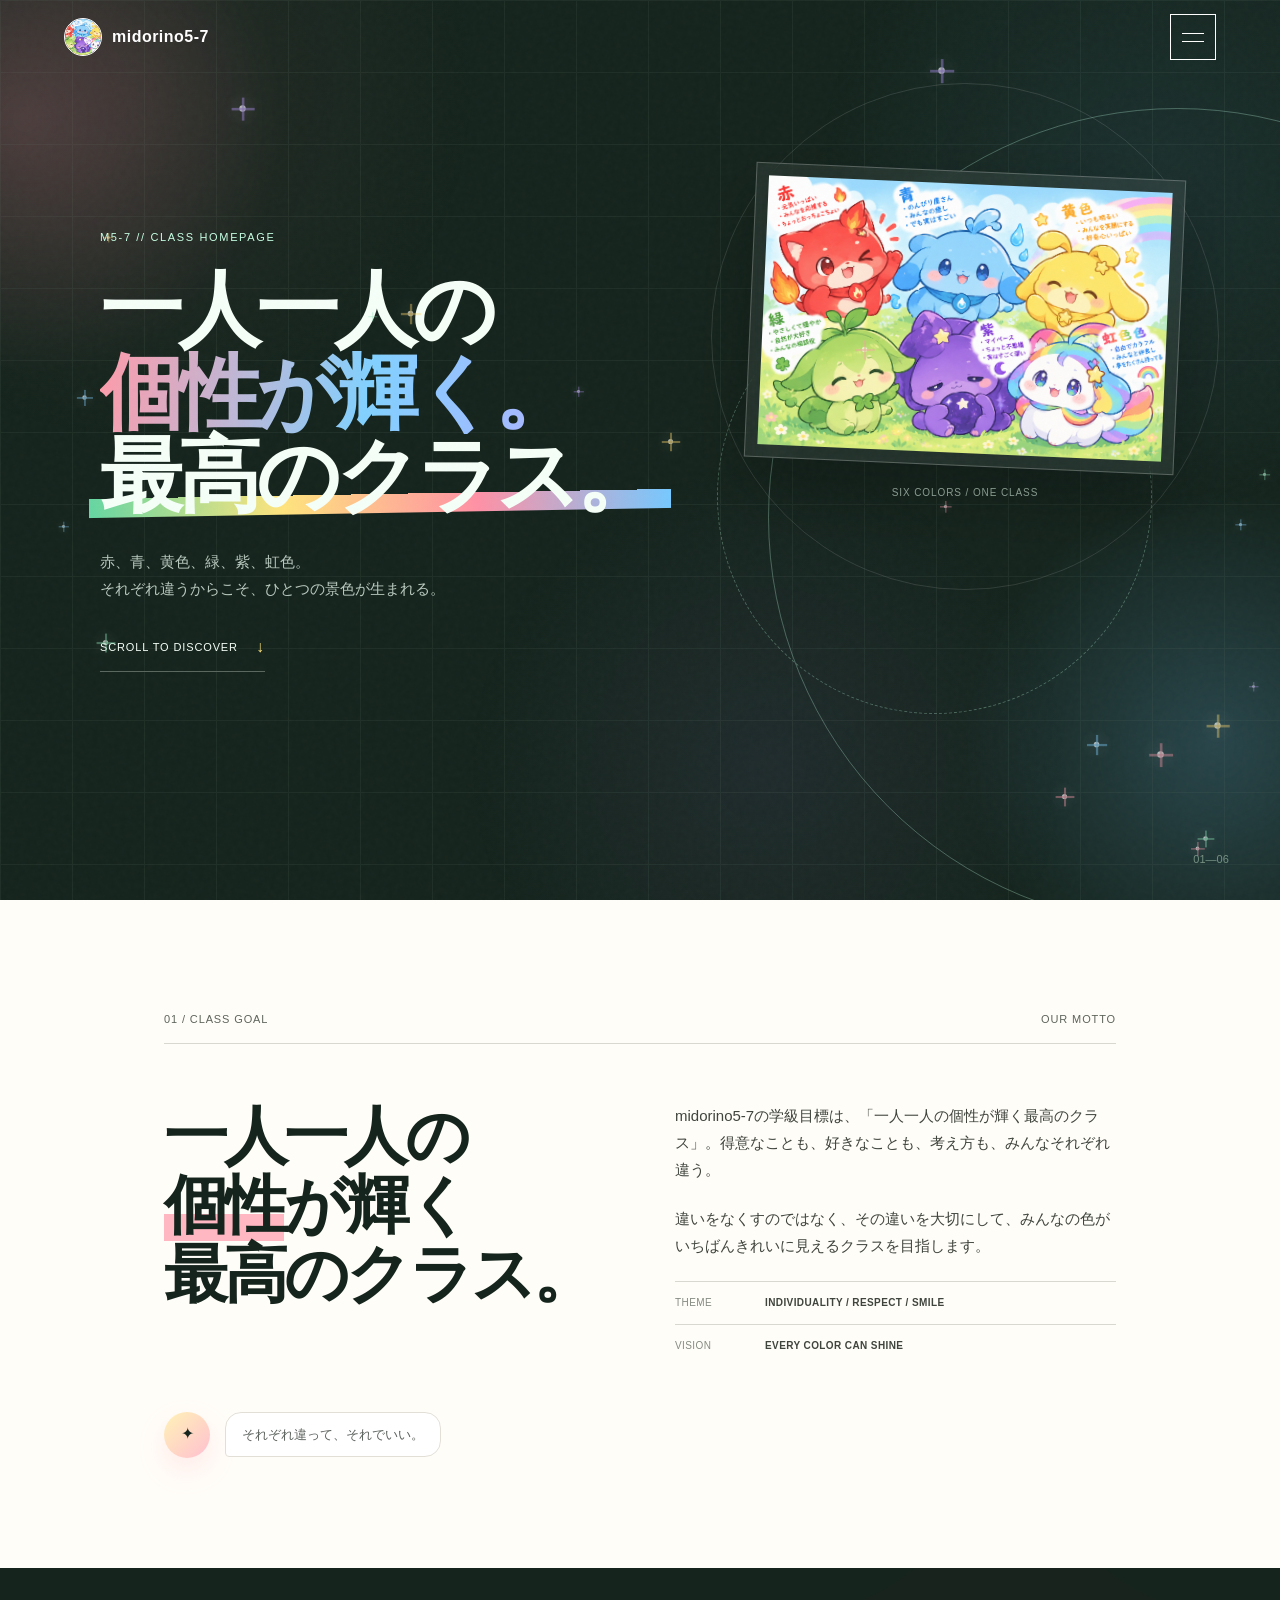
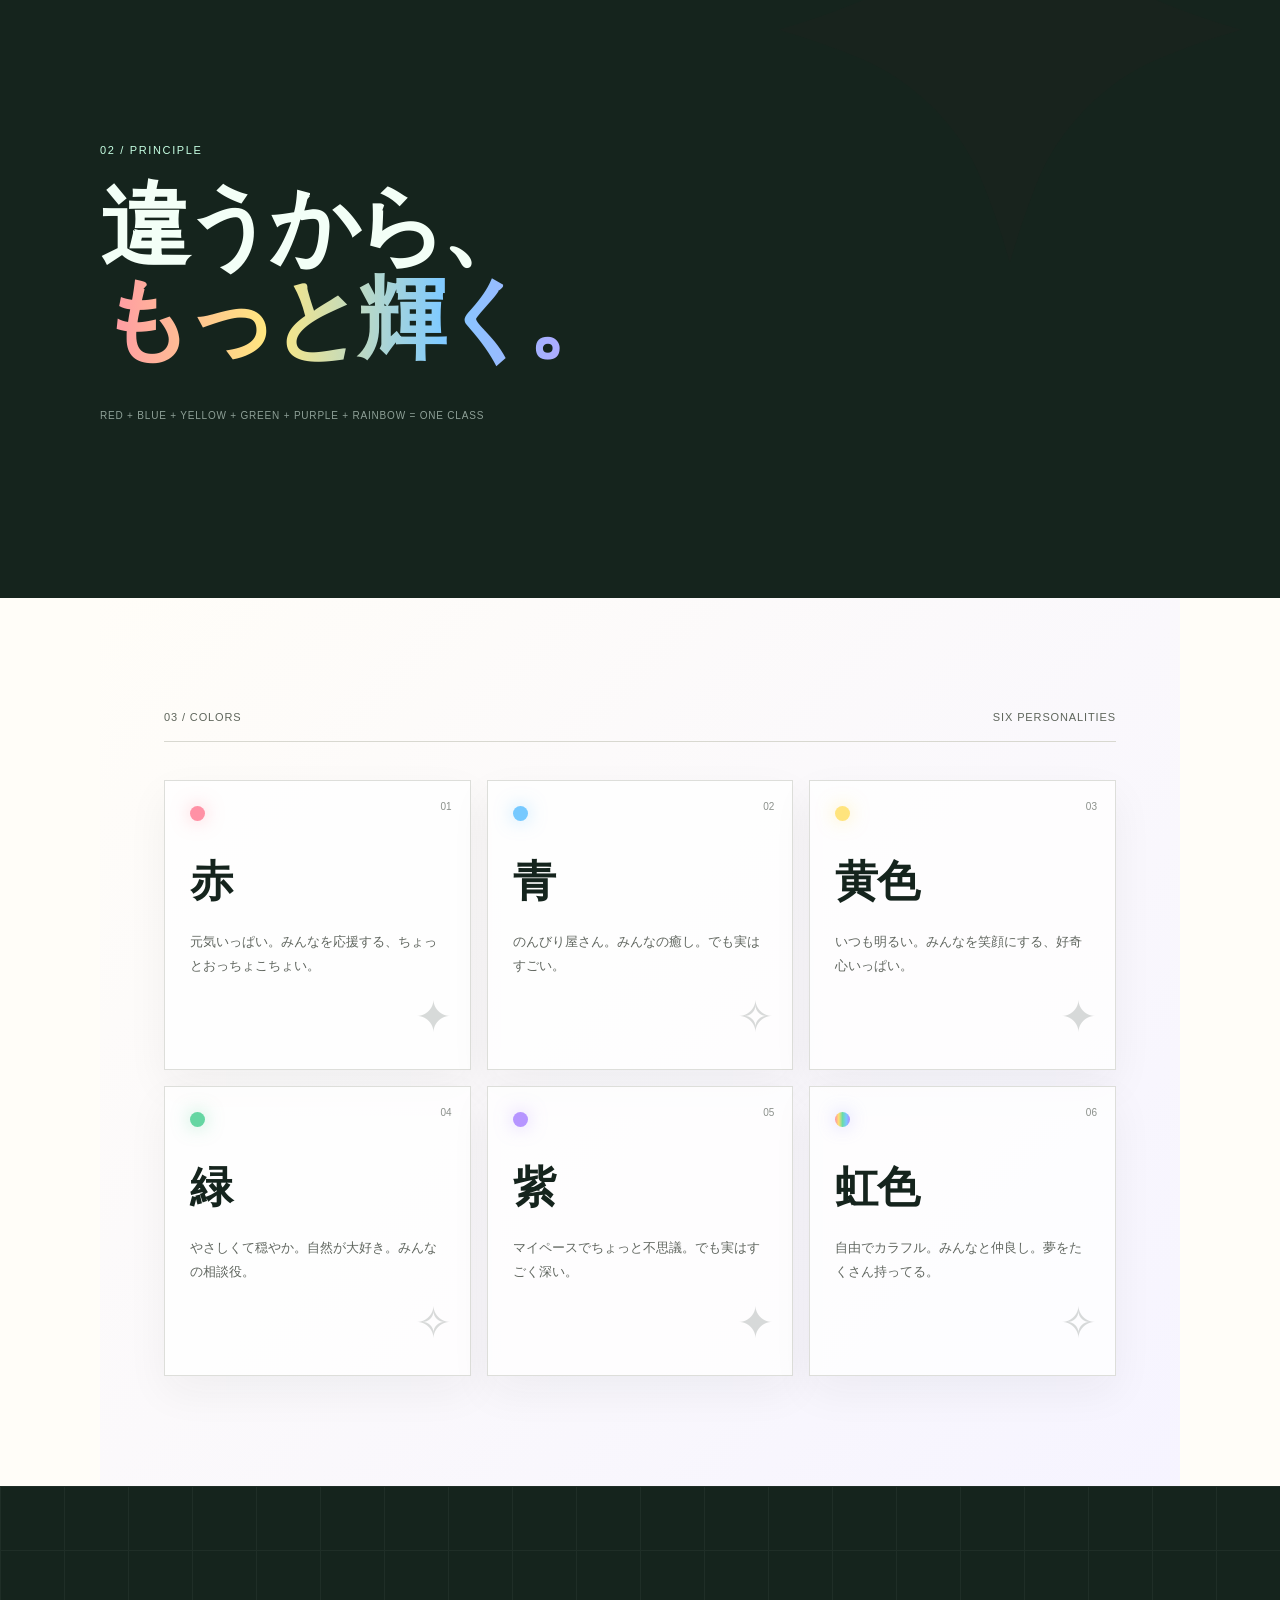
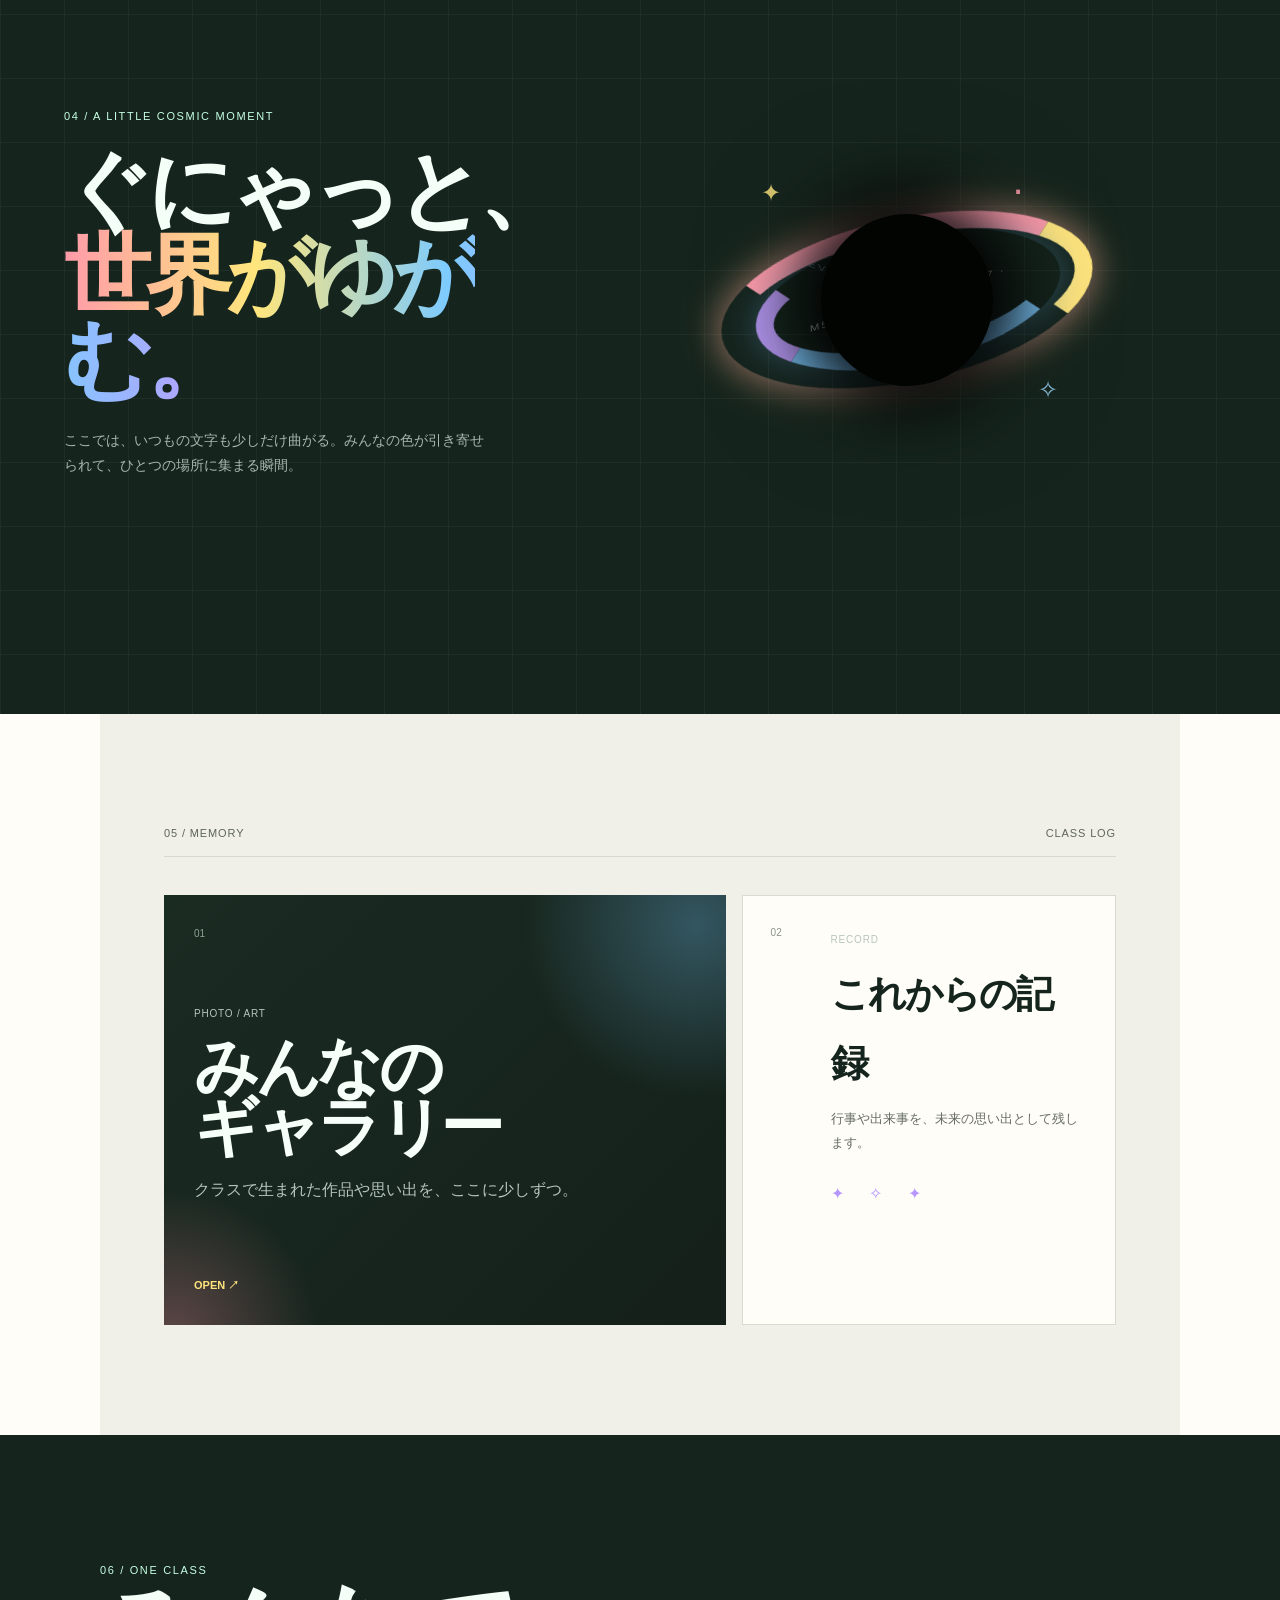
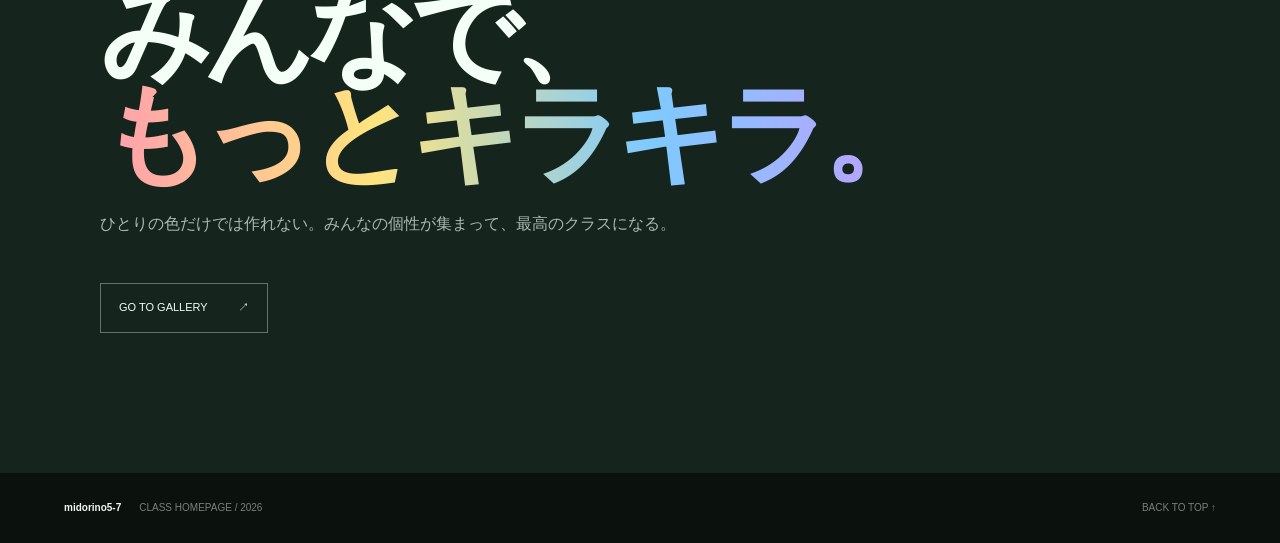
==== commit f8afd897: "Add files via upload" ====
--- a/index.html
+++ b/index.html
@@ -4,7 +4,7 @@
   <meta charset="utf-8">
   <meta name="viewport" content="width=device-width, initial-scale=1">
   <meta name="description" content="midorino5-7 — 一人一人の個性が輝く最高のクラス。">
-  <meta name="theme-color" content="#13231c">
+  <meta name="theme-color" content="#15241d">
   <title>midorino5-7 — class homepage</title>
   <link rel="icon" href="favicon.png" type="image/png">
   <link rel="stylesheet" href="style.css">
@@ -15,7 +15,7 @@
 
   <header class="site-header">
     <a class="brand" href="index.html" aria-label="midorino5-7 home">
-      <span class="brand-avatar"><img src="class-icon.png" alt="" /></span>
+      <span class="brand-avatar"><img src="class-icon.png" alt=""></span>
       <span>midorino5-7</span>
     </a>
     <button class="menu-button" id="menuButton" aria-label="メニューを開く" aria-expanded="false">
@@ -30,8 +30,9 @@
         <a href="index.html"><b>01</b>HOME <span>↗</span></a>
         <a href="#goal"><b>02</b>CLASS GOAL <span>↘</span></a>
         <a href="#colors"><b>03</b>COLORS <span>↘</span></a>
-        <a href="#memory"><b>04</b>MEMORY <span>↘</span></a>
-        <a href="gallery.html"><b>05</b>GALLERY <span>↗</span></a>
+        <a href="#blackhole"><b>04</b>BLACK HOLE <span>↘</span></a>
+        <a href="#memory"><b>05</b>MEMORY <span>↘</span></a>
+        <a href="gallery.html"><b>06</b>GALLERY <span>↗</span></a>
       </nav>
       <div class="menu-foot">midorino5-7 / CLASS HOMEPAGE</div>
     </div>
@@ -63,7 +64,7 @@
         </div>
         <div class="art-label">SIX COLORS / ONE CLASS</div>
       </div>
-      <div class="hero-index">01—05</div>
+      <div class="hero-index">01—06</div>
     </section>
 
     <section class="intro section" id="goal">
@@ -76,6 +77,10 @@
           <div class="meta-row"><span>THEME</span><b>INDIVIDUALITY / RESPECT / SMILE</b></div>
           <div class="meta-row"><span>VISION</span><b>EVERY COLOR CAN SHINE</b></div>
         </div>
+      </div>
+      <div class="cute-note reveal" aria-hidden="true">
+        <span class="cute-face">✦</span>
+        <span class="cute-bubble">それぞれ違って、それでいい。</span>
       </div>
     </section>
 
@@ -91,33 +96,55 @@
     <section class="colors section" id="colors">
       <div class="section-head reveal"><span>03 / COLORS</span><span>SIX PERSONALITIES</span></div>
       <div class="color-grid">
-        <article class="color-card red reveal"><span class="color-dot"></span><span class="color-no">01</span><h2>赤</h2><p>元気いっぱい。みんなを応援する、ちょっとおっちょこちょい。</p></article>
-        <article class="color-card blue reveal"><span class="color-dot"></span><span class="color-no">02</span><h2>青</h2><p>のんびり屋さん。みんなの癒し。でも実はすごい。</p></article>
-        <article class="color-card yellow reveal"><span class="color-dot"></span><span class="color-no">03</span><h2>黄色</h2><p>いつも明るい。みんなを笑顔にする、好奇心いっぱい。</p></article>
-        <article class="color-card green reveal"><span class="color-dot"></span><span class="color-no">04</span><h2>緑</h2><p>やさしくて穏やか。自然が大好き。みんなの相談役。</p></article>
-        <article class="color-card purple reveal"><span class="color-dot"></span><span class="color-no">05</span><h2>紫</h2><p>マイペースでちょっと不思議。でも実はすごく深い。</p></article>
-        <article class="color-card rainbow reveal"><span class="color-dot"></span><span class="color-no">06</span><h2>虹色</h2><p>自由でカラフル。みんなと仲良し。夢をたくさん持ってる。</p></article>
+        <article class="color-card red reveal"><span class="color-dot"></span><span class="color-no">01</span><h2>赤</h2><p>元気いっぱい。みんなを応援する、ちょっとおっちょこちょい。</p><span class="card-sparkle">✦</span></article>
+        <article class="color-card blue reveal"><span class="color-dot"></span><span class="color-no">02</span><h2>青</h2><p>のんびり屋さん。みんなの癒し。でも実はすごい。</p><span class="card-sparkle">✧</span></article>
+        <article class="color-card yellow reveal"><span class="color-dot"></span><span class="color-no">03</span><h2>黄色</h2><p>いつも明るい。みんなを笑顔にする、好奇心いっぱい。</p><span class="card-sparkle">✦</span></article>
+        <article class="color-card green reveal"><span class="color-dot"></span><span class="color-no">04</span><h2>緑</h2><p>やさしくて穏やか。自然が大好き。みんなの相談役。</p><span class="card-sparkle">✧</span></article>
+        <article class="color-card purple reveal"><span class="color-dot"></span><span class="color-no">05</span><h2>紫</h2><p>マイペースでちょっと不思議。でも実はすごく深い。</p><span class="card-sparkle">✦</span></article>
+        <article class="color-card rainbow reveal"><span class="color-dot"></span><span class="color-no">06</span><h2>虹色</h2><p>自由でカラフル。みんなと仲良し。夢をたくさん持ってる。</p><span class="card-sparkle">✧</span></article>
+      </div>
+    </section>
+
+    <section class="blackhole section-dark" id="blackhole">
+      <div class="blackhole-grid"></div>
+      <div class="blackhole-copy reveal">
+        <p class="eyebrow">04 / A LITTLE COSMIC MOMENT</p>
+        <h2>ぐにゃっと、<br><span>世界がゆがむ。</span></h2>
+        <p>ここでは、いつもの文字も少しだけ曲がる。みんなの色が引き寄せられて、ひとつの場所に集まる瞬間。</p>
+      </div>
+
+      <div class="blackhole-stage reveal">
+        <div class="warp-text warp-one">M5-7 · M5-7 · M5-7 · M5-7 · </div>
+        <div class="warp-text warp-two">EVERY COLOR CAN SHINE · </div>
+        <div class="black-hole">
+          <div class="accretion accretion-one"></div>
+          <div class="accretion accretion-two"></div>
+          <div class="black-core"></div>
+          <span class="hole-star star-a">✦</span>
+          <span class="hole-star star-b">✧</span>
+          <span class="hole-star star-c">·</span>
+        </div>
       </div>
     </section>
 
     <section class="memory section" id="memory">
-      <div class="section-head reveal"><span>04 / MEMORY</span><span>CLASS LOG</span></div>
+      <div class="section-head reveal"><span>05 / MEMORY</span><span>CLASS LOG</span></div>
       <div class="memory-grid">
         <a class="memory-card big reveal" href="gallery.html">
           <span class="memory-index">01</span>
           <div><small>PHOTO / ART</small><h2>みんなの<br>ギャラリー</h2><p>クラスで生まれた作品や思い出を、ここに少しずつ。</p></div>
           <strong>OPEN ↗</strong>
         </a>
-        <div class="memory-stack">
-          <article class="mini-card reveal"><span>02</span><div><small>MESSAGE</small><h3>みんなの一言</h3><p>「こんなクラスにしたい！」を集める場所。</p></div></article>
-          <article class="mini-card reveal"><span>03</span><div><small>RECORD</small><h3>これからの記録</h3><p>行事や出来事を、未来の思い出として残します。</p></div></article>
-        </div>
+        <article class="mini-card only-card reveal">
+          <span>02</span>
+          <div><small>RECORD</small><h3>これからの記録</h3><p>行事や出来事を、未来の思い出として残します。</p><div class="tiny-stars">✦　✧　✦</div></div>
+        </article>
       </div>
     </section>
 
     <section class="closing section-dark">
       <div class="closing-inner reveal">
-        <span class="eyebrow">05 / ONE CLASS</span>
+        <span class="eyebrow">06 / ONE CLASS</span>
         <h2>みんなで、<br><span>もっとキラキラ。</span></h2>
         <p>ひとりの色だけでは作れない。みんなの個性が集まって、最高のクラスになる。</p>
         <a class="button" href="gallery.html">GO TO GALLERY <span>↗</span></a>
--- a/style.css
+++ b/style.css
@@ -1,19 +1,318 @@
-@import url('https://fonts.googleapis.com/css2?family=DM+Mono:wght@400;500&family=Noto+Sans+JP:wght@400;500;700;900&display=swap');
-:root{--ink:#122019;--ink2:#0a120e;--paper:#fffdf8;--soft:#f4f0ff;--line:#d8d8d0;--muted:#7c827d;--green:#65d6a2;--mint:#bfffe0;--pink:#ff8fa1;--blue:#72c7ff;--yellow:#ffe47a;--purple:#b895ff;--max:1320px}
-*{box-sizing:border-box}html{scroll-behavior:smooth}body{margin:0;background:var(--paper);color:var(--ink);font-family:'Noto Sans JP',sans-serif;line-height:1.8}a{color:inherit;text-decoration:none}button{font:inherit}::selection{background:var(--pink);color:var(--ink)}
-body:before{content:'';position:fixed;inset:0;pointer-events:none;z-index:1;background:radial-gradient(circle at 10% 10%,rgba(255,143,161,.08),transparent 23%),radial-gradient(circle at 90% 20%,rgba(114,199,255,.09),transparent 23%),radial-gradient(circle at 65% 85%,rgba(184,149,255,.08),transparent 25%)}
-.noise{position:fixed;inset:0;pointer-events:none;opacity:.03;z-index:50;background-image:url("data:image/svg+xml,%3Csvg viewBox='0 0 180 180' xmlns='http://www.w3.org/2000/svg'%3E%3Cfilter id='n'%3E%3CfeTurbulence type='fractalNoise' baseFrequency='.9' numOctaves='3' stitchTiles='stitch'/%3E%3C/filter%3E%3Crect width='100%25' height='100%25' filter='url(%23n)'/%3E%3C/svg%3E")}
-.sparkles{position:fixed;inset:0;pointer-events:none;z-index:25;overflow:hidden}.sparkles i{position:absolute;width:5px;height:5px;border-radius:50%;background:#fff;box-shadow:0 0 15px rgba(255,255,255,.95);opacity:.65;animation:twinkle 3s ease-in-out infinite}.sparkles i:before,.sparkles i:after{content:'';position:absolute;left:50%;top:50%;width:18px;height:2px;background:currentColor;transform:translate(-50%,-50%);opacity:.6}.sparkles i:after{transform:translate(-50%,-50%) rotate(90deg)}
-.site-header{position:fixed;z-index:40;top:0;left:0;right:0;height:78px;padding:0 4vw;display:flex;align-items:center;justify-content:space-between;color:#fff}.light-header{color:var(--ink);mix-blend-mode:normal}.brand{display:flex;align-items:center;gap:11px;font-family:'DM Mono',monospace;font-size:15px;letter-spacing:.03em}.brand-avatar{display:grid;place-items:center;width:38px;height:38px;border:1px solid currentColor;border-radius:50%;overflow:hidden;background:#fff}.brand-avatar img{width:100%;height:100%;object-fit:cover}.menu-button{width:46px;height:46px;border:1px solid currentColor;background:transparent;color:inherit;display:grid;align-content:center;gap:7px;padding:0 11px;cursor:pointer}.menu-button span{display:block;height:1px;background:currentColor;transition:.3s}.back-link{font:11px 'DM Mono',monospace;letter-spacing:.08em;border-bottom:1px solid currentColor;padding-bottom:5px}
-.menu{position:fixed;z-index:60;inset:0;background:rgba(10,18,14,.97);color:#f7fff9;transform:translateX(100%);transition:transform .55s cubic-bezier(.77,0,.18,1)}.menu.is-open{transform:none}.menu-inner{height:100%;max-width:var(--max);margin:auto;padding:30px 5vw;display:flex;flex-direction:column}.menu-top{display:flex;justify-content:space-between;font:12px 'DM Mono',monospace;letter-spacing:.08em;color:#8ba093}.menu-top button{border:0;background:none;color:#fff;font-size:35px;line-height:1;cursor:pointer}.menu nav{margin:auto 0}.menu nav a{display:flex;align-items:baseline;gap:24px;padding:14px 0;border-bottom:1px solid #2c3b32;font-size:clamp(2rem,6vw,5.5rem);font-weight:900;letter-spacing:-.05em}.menu nav a b{font:12px 'DM Mono',monospace;color:var(--green)}.menu nav a span{margin-left:auto;font:20px 'DM Mono',monospace}.menu nav a:hover{color:var(--green)}.menu-foot{font:11px 'DM Mono',monospace;color:#68766d}
-.hero{min-height:100vh;background:var(--ink);color:#f5fff8;position:relative;overflow:hidden;display:flex;align-items:center}.hero-grid{position:absolute;inset:0;opacity:.15;background-image:linear-gradient(#61776a 1px,transparent 1px),linear-gradient(90deg,#61776a 1px,transparent 1px);background-size:80px 80px;mask-image:linear-gradient(to right,transparent,black 18%,black 82%,transparent)}.hero-glow{position:absolute;width:55vw;aspect-ratio:1;border-radius:50%;filter:blur(2px);opacity:.22}.glow-a{background:radial-gradient(circle,var(--pink),transparent 65%);left:-25vw;top:-20vh}.glow-b{background:radial-gradient(circle,var(--blue),transparent 64%);right:-22vw;bottom:-15vh}.hero-orbit{position:absolute;border:1px solid rgba(191,255,224,.35);border-radius:50%;aspect-ratio:1}.orbit-a{width:68vw;right:-25vw;top:11vh;animation:spin 30s linear infinite}.orbit-b{width:38vw;right:10vw;top:29vh;border-style:dashed;animation:spin 20s linear infinite reverse}.hero-content{width:min(850px,90vw);margin-left:max(5vw,calc((100vw - var(--max))/2));position:relative;z-index:3}.eyebrow{font:11px 'DM Mono',monospace;letter-spacing:.12em;color:var(--mint);margin:0 0 24px}.hero h1{font-size:clamp(3.1rem,7.8vw,8.8rem);line-height:1.01;letter-spacing:-.075em;margin:0;font-weight:900}.hero h1 .line{display:block}.gradient-text{background:linear-gradient(100deg,#ff9baa,#82d1ff 48%,#c3a5ff);-webkit-background-clip:text;background-clip:text;color:transparent}.hero h1 .marker{position:relative;width:max-content}.hero h1 .marker:after{content:'';position:absolute;left:-2%;right:-3%;bottom:5%;height:.26em;background:linear-gradient(90deg,var(--green),var(--yellow),var(--pink),var(--blue));z-index:-1;transform:rotate(-1deg);animation:marker 1s .5s both}.hero-copy{font-size:clamp(14px,1.5vw,19px);margin:42px 0 35px;color:#b9c9bf}.hero-link{display:inline-flex;align-items:center;gap:22px;font:11px 'DM Mono',monospace;letter-spacing:.08em;border-bottom:1px solid #59675f;padding-bottom:10px}.hero-link i{font-style:normal;color:var(--yellow);font-size:17px}.hero-index{position:absolute;right:4vw;bottom:35px;font:11px 'DM Mono',monospace;color:#769082}.hero-art{position:absolute;z-index:2;width:min(43vw,630px);right:3vw;top:18vh;display:grid;place-items:center}.art-card{position:relative;width:100%;border:1px solid rgba(255,255,255,.24);padding:16px;background:rgba(255,255,255,.07);backdrop-filter:blur(10px);box-shadow:0 35px 80px rgba(0,0,0,.25);transform:rotate(3deg);animation:float 7s ease-in-out infinite}.art-card img{display:block;width:100%;height:auto}.art-ring{position:absolute;width:115%;aspect-ratio:1;border:1px solid rgba(255,255,255,.15);border-radius:50%;animation:spin 36s linear infinite}.art-label{margin-top:22px;font:10px 'DM Mono',monospace;letter-spacing:.09em;color:#9db3a5}
-.section{max-width:var(--max);margin:auto;padding:130px 5vw;position:relative;z-index:2}.section-head{display:flex;justify-content:space-between;padding-bottom:16px;border-bottom:1px solid var(--line);font:11px 'DM Mono',monospace;letter-spacing:.08em;color:#5e655b}.goal-grid{display:grid;grid-template-columns:1.15fr .85fr;gap:8vw;padding-top:65px}.display{font-size:clamp(3rem,6vw,7rem);line-height:1.08;font-weight:900;letter-spacing:-.07em}.display em{font-style:normal;background:linear-gradient(transparent 62%,#ffb7c1 62%)}.body-copy{max-width:560px;font-size:15px;color:#3f443d}.body-copy p{margin:0 0 25px}.meta-row{border-top:1px solid var(--line);padding:14px 0;display:flex;gap:30px;font:11px 'DM Mono',monospace}.meta-row span{color:#858b81;width:70px}.meta-row b{font-weight:500}
-.section-dark{background:var(--ink);color:#f3fff7}.manifesto{min-height:78vh;display:grid;place-items:center;padding:100px 5vw;position:relative;overflow:hidden}.manifesto:before{content:'✦';position:absolute;right:2vw;top:-.2em;font:900 52vw/.7 serif;color:#17221c}.manifesto-stars{position:absolute;inset:0;background:radial-gradient(circle at 13% 25%,rgba(255,143,161,.35),transparent 0 2%,transparent 9%),radial-gradient(circle at 72% 70%,rgba(114,199,255,.3),transparent 0 2%,transparent 12%),radial-gradient(circle at 62% 20%,rgba(255,228,122,.3),transparent 0 1.6%,transparent 10%)}.manifesto-inner{position:relative;z-index:2;width:min(var(--max),90vw)}.quote{font-size:clamp(3rem,8vw,9rem);line-height:1.03;font-weight:900;letter-spacing:-.08em;margin:0}.quote span{background:linear-gradient(90deg,#ff95a7,#ffe87f,#81cbff,#bf9eff);-webkit-background-clip:text;background-clip:text;color:transparent}.quote-note{margin-top:55px;font:11px 'DM Mono',monospace;color:#8ea097}
-.colors{background:linear-gradient(135deg,#fffdf8,#f5f7ff)}.color-grid{display:grid;grid-template-columns:repeat(3,1fr);gap:18px;margin-top:45px}.color-card{min-height:330px;padding:28px;border:1px solid #dddeda;position:relative;overflow:hidden;background:rgba(255,255,255,.78);box-shadow:0 18px 50px rgba(30,45,38,.05);transition:transform .35s,box-shadow .35s}.color-card:after{content:'✦';position:absolute;right:-20px;bottom:-35px;font-size:150px;line-height:1;opacity:.08;transform:rotate(15deg)}.color-card:hover{transform:translateY(-8px) rotate(-.5deg);box-shadow:0 28px 70px rgba(30,45,38,.11)}.color-card .color-dot{display:block;width:16px;height:16px;border-radius:50%;margin-bottom:24px}.color-card .color-no{position:absolute;right:22px;top:20px;font:11px 'DM Mono',monospace;color:#8b908b}.color-card h2{font-size:clamp(2.2rem,4vw,4rem);margin:0 0 12px;letter-spacing:-.05em}.color-card p{max-width:280px;margin:0;color:#60665f;font-size:14px}.red .color-dot{background:var(--pink);box-shadow:0 0 18px rgba(255,143,161,.5)}.blue .color-dot{background:var(--blue);box-shadow:0 0 18px rgba(114,199,255,.5)}.yellow .color-dot{background:var(--yellow);box-shadow:0 0 18px rgba(255,228,122,.55)}.green .color-dot{background:var(--green);box-shadow:0 0 18px rgba(101,214,162,.5)}.purple .color-dot{background:var(--purple);box-shadow:0 0 18px rgba(184,149,255,.5)}.rainbow .color-dot{background:linear-gradient(90deg,#ff91a7,#ffdf70,#69dca8,#79c9ff,#b38cff);box-shadow:0 0 18px rgba(160,160,255,.45)}
-.memory{background:#f0f0e8}.memory-grid{display:grid;grid-template-columns:1.15fr .85fr;gap:18px;margin-top:45px}.memory-card{min-height:520px;padding:35px;background:linear-gradient(135deg,#1a2b22,#142019);color:#f6fff8;display:flex;flex-direction:column;justify-content:space-between;position:relative;overflow:hidden}.memory-card:before{content:'';position:absolute;width:420px;height:420px;border-radius:50%;right:-160px;top:-160px;background:radial-gradient(circle,var(--blue),transparent 68%);opacity:.35}.memory-card:after{content:'';position:absolute;width:350px;height:350px;border-radius:50%;left:-150px;bottom:-180px;background:radial-gradient(circle,var(--pink),transparent 68%);opacity:.25}.memory-card>*{position:relative;z-index:2}.memory-index{font:11px 'DM Mono',monospace;color:#8aa295}.memory-card small,.mini-card small{font:10px 'DM Mono',monospace;letter-spacing:.08em;color:#b7c5bd}.memory-card h2{font-size:clamp(3rem,6vw,6.6rem);line-height:.95;letter-spacing:-.07em;margin:10px 0 20px}.memory-card p{max-width:420px;color:#b6c4bc}.memory-card strong{font:11px 'DM Mono',monospace;color:var(--yellow)}.memory-stack{display:grid;gap:18px}.mini-card{background:#fffdf8;border:1px solid #d8dbd3;padding:30px;min-height:250px;display:grid;grid-template-columns:44px 1fr;gap:20px}.mini-card>span{font:11px 'DM Mono',monospace;color:#8b928b}.mini-card h3{font-size:clamp(1.7rem,3vw,2.6rem);margin:7px 0 10px;letter-spacing:-.05em}.mini-card p{margin:0;color:#666d65;font-size:13px}
-.closing{padding:130px 5vw 150px}.closing-inner{max-width:var(--max);margin:auto}.closing h2{font-size:clamp(4rem,9.5vw,11rem);line-height:.92;letter-spacing:-.08em;margin:0 0 30px}.closing h2 span{background:linear-gradient(90deg,#ff9eae,#ffe47e,#7ecaff,#c19dff);-webkit-background-clip:text;background-clip:text;color:transparent}.closing p{color:#aab9b1;max-width:650px}.button{display:inline-flex;margin-top:30px;padding:15px 20px;border:1px solid #61736a;font:11px 'DM Mono',monospace;gap:35px}.button:hover{background:linear-gradient(90deg,var(--green),var(--yellow));color:var(--ink);border-color:transparent}.button.light{color:var(--ink);border-color:#b9beb7}.button.light:hover{color:var(--ink)}.footer{padding:30px 5vw;background:#0b120e;color:#748278;display:flex;justify-content:space-between;font:10px 'DM Mono',monospace;position:relative;z-index:2}.footer strong{color:#ecf9f1;font-weight:500;margin-right:20px}.footer a:hover{color:var(--mint)}
-.reveal{opacity:0;transform:translateY(35px);transition:opacity .8s ease,transform .8s ease}.reveal.visible{opacity:1;transform:none}.subhero{min-height:72vh;display:grid;place-items:end;padding:150px 5vw 90px;background:linear-gradient(135deg,#fff8fb,#eef8ff 55%,#f5efff);position:relative;overflow:hidden}.subhero:after{content:'✦';position:absolute;right:5vw;top:14vh;font-size:34vw;color:rgba(101,214,162,.12)}.subhero-inner{width:min(var(--max),90vw);position:relative;z-index:2}.subhero h1{font-size:clamp(4rem,10vw,10rem);line-height:.9;letter-spacing:-.08em;margin:0 0 30px}.subhero h1 span{background:linear-gradient(90deg,#ff8fa1,#ffe47a,#7acbff,#b08cff);-webkit-background-clip:text;background-clip:text;color:transparent}.subhero p:last-child{font-size:17px;color:#596158}.gallery-section{min-height:60vh}.empty-gallery{display:grid;grid-template-columns:1fr 1fr;gap:60px;align-items:center;margin-top:55px}.empty-gallery img{width:100%;display:block;border:1px solid #d4d7d1;box-shadow:0 25px 70px rgba(30,50,42,.1);transform:rotate(-2deg)}.badge{display:inline-block;padding:6px 10px;border:1px solid #bec5bd;border-radius:999px;font:10px 'DM Mono',monospace}.empty-gallery h2{font-size:clamp(3rem,6vw,6rem);line-height:.95;letter-spacing:-.07em;margin:20px 0}.empty-gallery p{color:#666d65;max-width:480px}
-@keyframes marker{from{transform:scaleX(0) rotate(-1deg);transform-origin:left}to{transform:scaleX(1) rotate(-1deg)}}@keyframes spin{to{transform:rotate(360deg)}}@keyframes float{0%,100%{transform:translateY(0) rotate(3deg)}50%{transform:translateY(-12px) rotate(1deg)}}@keyframes twinkle{0%,100%{transform:scale(.5);opacity:.15}50%{transform:scale(1.3);opacity:.8}}
-@media(max-width:900px){.hero-art{width:42vw;right:1vw;top:auto;bottom:13vh;opacity:.65}.goal-grid,.memory-grid,.empty-gallery{grid-template-columns:1fr}.color-grid{grid-template-columns:repeat(2,1fr)}.memory-card{min-height:430px}.hero-content{width:85vw}.art-label{display:none}}
-@media(max-width:760px){.site-header{height:65px;padding:0 20px}.hero{min-height:100svh;align-items:center}.hero-content{width:calc(100% - 40px);margin:0 20px}.hero h1{font-size:clamp(3rem,14vw,6rem)}.hero-copy{margin-top:30px}.hero-art{position:absolute;width:72vw;right:-16vw;bottom:7vh;opacity:.28}.orbit-a{width:120vw;right:-65vw}.orbit-b{width:70vw;right:-15vw}.section{padding:85px 20px}.goal-grid{gap:50px;padding-top:45px}.display{font-size:clamp(3rem,14vw,5.4rem)}.manifesto{min-height:65vh}.quote{font-size:clamp(3rem,14vw,6rem)}.color-grid{grid-template-columns:1fr}.color-card{min-height:250px}.memory-card{min-height:360px}.mini-card{min-height:210px}.closing{padding:90px 20px 110px}.closing h2{font-size:clamp(4rem,17vw,7rem)}.footer{padding:25px 20px;gap:15px;flex-direction:column}.menu nav a{font-size:2.5rem}.menu-inner{padding:22px 20px}.subhero{min-height:64vh;padding:120px 20px 65px}.subhero h1{font-size:clamp(4rem,17vw,7rem)}.empty-gallery img{transform:none}.empty-gallery{gap:35px}}
-@media(prefers-reduced-motion:reduce){*,*:before,*:after{scroll-behavior:auto!important;animation:none!important;transition:none!important}}
+:root {
+  --ink: #15241d;
+  --ink2: #0b120e;
+  --paper: #fffdf8;
+  --line: #d8d8d0;
+  --muted: #7d847e;
+  --green: #65d6a2;
+  --mint: #c6ffe3;
+  --pink: #ff91a5;
+  --blue: #76c9ff;
+  --yellow: #ffe47d;
+  --purple: #b695ff;
+  --max: 1080px;
+}
+
+* { box-sizing: border-box; }
+html { scroll-behavior: smooth; }
+body { margin: 0; background: var(--paper); color: var(--ink); font-family: Arial, "Hiragino Kaku Gothic ProN", "Yu Gothic", sans-serif; line-height: 1.8; }
+a { color: inherit; text-decoration: none; }
+button { font: inherit; }
+::selection { background: var(--pink); color: var(--ink); }
+
+body::before {
+  content: "";
+  position: fixed;
+  inset: 0;
+  pointer-events: none;
+  z-index: 1;
+  background:
+    radial-gradient(circle at 10% 10%, rgba(255,143,161,.07), transparent 25%),
+    radial-gradient(circle at 90% 20%, rgba(114,199,255,.08), transparent 25%),
+    radial-gradient(circle at 60% 85%, rgba(184,149,255,.07), transparent 28%);
+}
+
+.noise {
+  position: fixed;
+  inset: 0;
+  pointer-events: none;
+  opacity: .025;
+  z-index: 50;
+  background-image: url("data:image/svg+xml,%3Csvg viewBox='0 0 180 180' xmlns='http://www.w3.org/2000/svg'%3E%3Cfilter id='n'%3E%3CfeTurbulence type='fractalNoise' baseFrequency='.9' numOctaves='3' stitchTiles='stitch'/%3E%3C/filter%3E%3Crect width='100%25' height='100%25' filter='url(%23n)'/%3E%3C/svg%3E");
+}
+
+.sparkles {
+  position: fixed;
+  inset: 0;
+  pointer-events: none;
+  z-index: 25;
+  overflow: hidden;
+}
+
+.sparkles i {
+  position: absolute;
+  width: 5px;
+  height: 5px;
+  border-radius: 50%;
+  background: #fff;
+  box-shadow: 0 0 15px rgba(255,255,255,.9);
+  opacity: .65;
+  animation: twinkle 3s ease-in-out infinite;
+}
+
+.sparkles i::before,
+.sparkles i::after {
+  content: "";
+  position: absolute;
+  left: 50%;
+  top: 50%;
+  width: 18px;
+  height: 2px;
+  background: currentColor;
+  transform: translate(-50%, -50%);
+  opacity: .6;
+}
+
+.sparkles i::after { transform: translate(-50%, -50%) rotate(90deg); }
+
+.site-header {
+  position: fixed;
+  z-index: 40;
+  top: 0;
+  left: 0;
+  right: 0;
+  height: 74px;
+  padding: 0 5vw;
+  display: flex;
+  align-items: center;
+  justify-content: space-between;
+  color: #fff;
+}
+
+.brand { display: flex; align-items: center; gap: 10px; font-weight: 700; letter-spacing: .03em; }
+.brand-avatar { display: grid; place-items: center; width: 38px; height: 38px; border: 1px solid currentColor; border-radius: 50%; overflow: hidden; background: #fff; }
+.brand-avatar img { width: 100%; height: 100%; object-fit: cover; }
+
+.menu-button {
+  width: 46px;
+  height: 46px;
+  border: 1px solid currentColor;
+  background: transparent;
+  color: inherit;
+  display: grid;
+  align-content: center;
+  gap: 7px;
+  padding: 0 11px;
+  cursor: pointer;
+}
+
+.menu-button span { display: block; height: 1px; background: currentColor; transition: .3s; }
+
+.menu {
+  position: fixed;
+  z-index: 60;
+  inset: 0;
+  background: rgba(10,18,14,.97);
+  color: #f7fff9;
+  transform: translateX(100%);
+  transition: transform .55s cubic-bezier(.77,0,.18,1);
+}
+
+.menu.is-open { transform: none; }
+.menu-inner { height: 100%; max-width: var(--max); margin: auto; padding: 25px 5vw; display: flex; flex-direction: column; }
+.menu-top { display: flex; justify-content: space-between; font-size: 12px; letter-spacing: .08em; color: #8ba093; }
+.menu-top button { border: 0; background: none; color: #fff; font-size: 34px; line-height: 1; cursor: pointer; }
+.menu nav { margin: auto 0; }
+.menu nav a { display: flex; align-items: baseline; gap: 20px; padding: 12px 0; border-bottom: 1px solid #2c3b32; font-size: clamp(1.8rem, 5vw, 4.6rem); font-weight: 900; letter-spacing: -.05em; }
+.menu nav a b { font-size: 12px; color: var(--green); }
+.menu nav a span { margin-left: auto; font-size: 18px; }
+.menu nav a:hover { color: var(--green); }
+.menu-foot { font-size: 11px; color: #68766d; }
+
+.hero {
+  min-height: 100vh;
+  background: var(--ink);
+  color: #f5fff8;
+  position: relative;
+  overflow: hidden;
+  display: flex;
+  align-items: center;
+}
+
+.hero-grid { position: absolute; inset: 0; opacity: .13; background-image: linear-gradient(#61776a 1px, transparent 1px), linear-gradient(90deg, #61776a 1px, transparent 1px); background-size: 72px 72px; }
+.hero-glow { position: absolute; width: 44vw; aspect-ratio: 1; border-radius: 50%; filter: blur(4px); opacity: .2; }
+.glow-a { background: radial-gradient(circle, var(--pink), transparent 65%); left: -20vw; top: -18vh; }
+.glow-b { background: radial-gradient(circle, var(--blue), transparent 64%); right: -17vw; bottom: -14vh; }
+
+.hero-orbit { position: absolute; border: 1px solid rgba(191,255,224,.3); border-radius: 50%; aspect-ratio: 1; }
+.orbit-a { width: 64vw; right: -24vw; top: 12vh; animation: spin 32s linear infinite; }
+.orbit-b { width: 34vw; right: 10vw; top: 31vh; border-style: dashed; animation: spin 22s linear infinite reverse; }
+
+.hero-content { width: min(560px, 88vw); margin-left: max(5vw, calc((100vw - var(--max)) / 2)); position: relative; z-index: 3; }
+.eyebrow { font-size: 11px; letter-spacing: .15em; color: var(--mint); margin: 0 0 20px; }
+.hero h1 { font-size: clamp(3.4rem, 6.5vw, 6.8rem); line-height: 1; letter-spacing: -.06em; margin: 0; font-weight: 900; }
+.hero h1 .line { display: block; }
+.gradient-text { background: linear-gradient(100deg, #ff9baa, #82d1ff 48%, #c3a5ff); -webkit-background-clip: text; background-clip: text; color: transparent; }
+.hero h1 .marker { position: relative; width: max-content; }
+.hero h1 .marker::after { content: ""; position: absolute; left: -2%; right: -3%; bottom: 5%; height: .23em; background: linear-gradient(90deg, var(--green), var(--yellow), var(--pink), var(--blue)); z-index: -1; transform: rotate(-1deg); animation: marker 1s .5s both; }
+.hero-copy { font-size: 15px; margin: 30px 0; color: #b9c9bf; }
+.hero-link { display: inline-flex; align-items: center; gap: 18px; font-size: 11px; letter-spacing: .08em; border-bottom: 1px solid #59675f; padding-bottom: 9px; }
+.hero-link i { font-style: normal; color: var(--yellow); font-size: 16px; }
+.hero-index { position: absolute; right: 4vw; bottom: 30px; font-size: 11px; color: #769082; }
+
+.hero-art { position: absolute; z-index: 2; width: min(430px, 40vw); right: max(5vw, calc((100vw - var(--max)) / 2)); top: 19vh; display: grid; place-items: center; }
+.art-card { position: relative; width: 100%; border: 1px solid rgba(255,255,255,.24); padding: 12px; background: rgba(255,255,255,.06); backdrop-filter: blur(8px); box-shadow: 0 28px 70px rgba(0,0,0,.25); transform: rotate(2.5deg); animation: float 7s ease-in-out infinite; }
+.art-card img { display: block; width: 100%; height: auto; }
+.art-ring { position: absolute; width: 118%; aspect-ratio: 1; border: 1px solid rgba(255,255,255,.12); border-radius: 50%; animation: spin 36s linear infinite; }
+.art-label { margin-top: 18px; font-size: 10px; letter-spacing: .09em; color: #9db3a5; }
+
+.section { max-width: var(--max); margin: auto; padding: 110px 5vw; position: relative; z-index: 2; }
+.section-head { display: flex; justify-content: space-between; padding-bottom: 13px; border-bottom: 1px solid var(--line); font-size: 11px; letter-spacing: .08em; color: #5e655b; }
+.goal-grid { display: grid; grid-template-columns: 1fr 1fr; gap: 70px; padding-top: 58px; }
+.display { font-size: clamp(3.2rem, 5vw, 5.6rem); line-height: 1.08; font-weight: 900; letter-spacing: -.06em; }
+.display em { font-style: normal; background: linear-gradient(transparent 63%, #ffb7c1 63%); }
+.body-copy { max-width: 470px; font-size: 15px; color: #3f443d; }
+.body-copy p { margin: 0 0 22px; }
+.meta-row { border-top: 1px solid var(--line); padding: 12px 0; display: flex; gap: 20px; font-size: 10px; letter-spacing: .04em; }
+.meta-row span { color: #858b81; width: 70px; }
+.meta-row b { font-weight: 600; }
+
+.cute-note { display: flex; align-items: center; gap: 15px; margin-top: 45px; }
+.cute-face { width: 46px; height: 46px; display: grid; place-items: center; border-radius: 50%; background: linear-gradient(135deg, #fff3b7, #ffbfd0); box-shadow: 0 12px 28px rgba(255,159,177,.2); animation: cuteFloat 3.8s ease-in-out infinite; }
+.cute-bubble { padding: 10px 16px; background: #fff; border: 1px solid #e2dfd6; border-radius: 16px 16px 16px 4px; color: #5c625d; font-size: 13px; }
+
+.section-dark { background: var(--ink); color: #f3fff7; }
+.manifesto { min-height: 70vh; display: grid; place-items: center; padding: 90px 5vw; position: relative; overflow: hidden; }
+.manifesto::before { content: "✦"; position: absolute; right: 2vw; top: -.2em; font: 900 48vw/.7 serif; color: #18231d; }
+.manifesto-stars { position: absolute; inset: 0; background: radial-gradient(circle at 13% 25%, rgba(255,143,161,.25), transparent 0 2%, transparent 9%), radial-gradient(circle at 72% 70%, rgba(114,199,255,.22), transparent 0 2%, transparent 12%), radial-gradient(circle at 62% 20%, rgba(255,228,122,.25), transparent 0 1.6%, transparent 10%); }
+.manifesto-inner { position: relative; z-index: 2; width: min(var(--max), 90vw); }
+.quote { font-size: clamp(3.5rem, 7vw, 8rem); line-height: 1.03; font-weight: 900; letter-spacing: -.07em; margin: 0; }
+.quote span { background: linear-gradient(90deg, #ff95a7, #ffe87f, #81cbff, #bf9eff); -webkit-background-clip: text; background-clip: text; color: transparent; }
+.quote-note { margin-top: 42px; font-size: 10px; letter-spacing: .08em; color: #8ea097; }
+
+.colors { background: linear-gradient(135deg, #fffdf8, #f6f4ff); }
+.color-grid { display: grid; grid-template-columns: repeat(3, 1fr); gap: 16px; margin-top: 38px; }
+.color-card { min-height: 290px; padding: 25px; border: 1px solid #dddeda; position: relative; overflow: hidden; background: rgba(255,255,255,.8); box-shadow: 0 16px 40px rgba(30,45,38,.05); transition: transform .35s, box-shadow .35s; }
+.color-card:hover { transform: translateY(-7px) rotate(-.5deg); box-shadow: 0 25px 55px rgba(30,45,38,.1); }
+.color-dot { display: block; width: 15px; height: 15px; border-radius: 50%; margin-bottom: 22px; }
+.color-no { position: absolute; right: 18px; top: 17px; font-size: 10px; color: #8b908b; }
+.color-card h2 { font-size: 2.7rem; margin: 0 0 10px; letter-spacing: -.04em; }
+.color-card p { max-width: 260px; margin: 0; color: #60665f; font-size: 13px; }
+.card-sparkle { position: absolute; right: 18px; bottom: 12px; font-size: 44px; opacity: .16; animation: bob 4s ease-in-out infinite; }
+.red .color-dot { background: var(--pink); box-shadow: 0 0 18px rgba(255,143,161,.5); }
+.blue .color-dot { background: var(--blue); box-shadow: 0 0 18px rgba(114,199,255,.5); }
+.yellow .color-dot { background: var(--yellow); box-shadow: 0 0 18px rgba(255,228,122,.55); }
+.green .color-dot { background: var(--green); box-shadow: 0 0 18px rgba(101,214,162,.5); }
+.purple .color-dot { background: var(--purple); box-shadow: 0 0 18px rgba(184,149,255,.5); }
+.rainbow .color-dot { background: linear-gradient(90deg, #ff91a7, #ffdf70, #69dca8, #79c9ff, #b38cff); box-shadow: 0 0 18px rgba(160,160,255,.45); }
+
+.blackhole { position: relative; overflow: hidden; min-height: 92vh; padding: 100px 5vw; display: grid; grid-template-columns: minmax(300px, .9fr) minmax(380px, 1.1fr); align-items: center; gap: 30px; }
+.blackhole-grid { position: absolute; inset: 0; opacity: .16; background-image: linear-gradient(#53675d 1px, transparent 1px), linear-gradient(90deg, #53675d 1px, transparent 1px); background-size: 64px 64px; }
+.blackhole-copy { position: relative; z-index: 2; max-width: 520px; }
+.blackhole-copy h2 { font-size: clamp(3.3rem, 6.8vw, 7rem); line-height: .98; letter-spacing: -.07em; margin: 0 0 25px; }
+.blackhole-copy h2 span { background: linear-gradient(90deg, #ff9ba9, #ffe67c, #7dcbff, #be9bff); -webkit-background-clip: text; background-clip: text; color: transparent; }
+.blackhole-copy > p:last-child { max-width: 420px; color: #a8b6ae; font-size: 14px; }
+
+.blackhole-stage { min-height: 540px; position: relative; display: grid; place-items: center; }
+.black-hole { width: min(42vw, 430px); aspect-ratio: 1; position: relative; display: grid; place-items: center; }
+.black-core { width: 40%; aspect-ratio: 1; border-radius: 50%; background: #020402; box-shadow: 0 0 55px 20px rgba(0,0,0,.85), 0 0 120px rgba(0,0,0,.6); position: relative; z-index: 3; }
+.accretion { position: absolute; border-radius: 50%; border: 18px solid transparent; filter: blur(.2px); transform: rotate(-12deg); }
+.accretion-one { width: 88%; height: 38%; border-top-color: #ff9baa; border-right-color: #ffe47d; box-shadow: 0 0 34px rgba(255,151,167,.45), 0 0 46px rgba(255,228,125,.28); animation: disk 7s linear infinite; }
+.accretion-two { width: 72%; height: 30%; border-bottom-color: #7fcaff; border-left-color: #bf9eff; opacity: .9; box-shadow: 0 0 32px rgba(125,202,255,.35); animation: diskReverse 9s linear infinite; }
+.warp-text { position: absolute; inset: 0; display: grid; place-items: center; color: #e7f7ee; font-size: 12px; letter-spacing: .18em; white-space: nowrap; opacity: .75; text-align: center; }
+.warp-one { transform: rotate(-17deg) scaleY(.72) skewX(-10deg); animation: warpOne 8s ease-in-out infinite; }
+.warp-two { transform: rotate(20deg) scaleY(.66) skewX(12deg); color: #a4d9ff; opacity: .55; animation: warpTwo 10s ease-in-out infinite; }
+.hole-star { position: absolute; z-index: 4; font-size: 24px; opacity: .8; }
+.star-a { left: 16%; top: 20%; color: #ffe47d; animation: starDrift 5s ease-in-out infinite; }
+.star-b { right: 15%; bottom: 24%; color: #9edaff; animation: starDrift 6s ease-in-out infinite reverse; }
+.star-c { right: 23%; top: 16%; color: #ff9baa; font-size: 40px; animation: starPulse 4s ease-in-out infinite; }
+
+.memory { background: #f0f0e8; }
+.memory-grid { display: grid; grid-template-columns: 1.2fr .8fr; gap: 16px; margin-top: 38px; }
+.memory-card { min-height: 430px; padding: 30px; background: linear-gradient(135deg, #1a2b22, #142019); color: #f6fff8; display: flex; flex-direction: column; justify-content: space-between; position: relative; overflow: hidden; }
+.memory-card::before, .memory-card::after { content: ""; position: absolute; border-radius: 50%; opacity: .3; }
+.memory-card::before { width: 360px; height: 360px; right: -150px; top: -150px; background: radial-gradient(circle, var(--blue), transparent 68%); }
+.memory-card::after { width: 300px; height: 300px; left: -140px; bottom: -160px; background: radial-gradient(circle, var(--pink), transparent 68%); }
+.memory-card > * { position: relative; z-index: 2; }
+.memory-index { font-size: 10px; color: #8aa295; }
+.memory-card small, .mini-card small { font-size: 10px; letter-spacing: .08em; color: #b7c5bd; }
+.memory-card h2 { font-size: clamp(3rem, 5vw, 5.8rem); line-height: .95; letter-spacing: -.07em; margin: 10px 0 18px; }
+.memory-card p { max-width: 400px; color: #b6c4bc; }
+.memory-card strong { font-size: 11px; color: var(--yellow); }
+.mini-card { background: #fffdf8; border: 1px solid #d8dbd3; padding: 28px; min-height: 300px; display: grid; grid-template-columns: 42px 1fr; gap: 18px; align-items: start; }
+.mini-card > span { font-size: 10px; color: #8b928b; }
+.mini-card h3 { font-size: clamp(1.8rem, 3vw, 2.8rem); margin: 6px 0 10px; letter-spacing: -.05em; }
+.mini-card p { margin: 0; color: #666d65; font-size: 13px; }
+.tiny-stars { margin-top: 26px; color: var(--purple); letter-spacing: .3em; animation: tinyTwinkle 3s ease-in-out infinite; }
+
+.closing { padding: 120px 5vw 140px; }
+.closing-inner { max-width: var(--max); margin: auto; }
+.closing h2 { font-size: clamp(4rem, 8.5vw, 9.5rem); line-height: .92; letter-spacing: -.08em; margin: 0 0 26px; }
+.closing h2 span { background: linear-gradient(90deg, #ff9eae, #ffe47e, #7ecaff, #c19dff); -webkit-background-clip: text; background-clip: text; color: transparent; }
+.closing p { color: #aab9b1; max-width: 600px; }
+.button { display: inline-flex; margin-top: 28px; padding: 14px 18px; border: 1px solid #61736a; font-size: 11px; gap: 30px; transition: .3s; }
+.button:hover { background: linear-gradient(90deg, var(--green), var(--yellow)); color: var(--ink); border-color: transparent; }
+.footer { padding: 26px 5vw; background: #0b120e; color: #748278; display: flex; justify-content: space-between; font-size: 10px; position: relative; z-index: 2; }
+.footer strong { color: #ecf9f1; font-weight: 700; margin-right: 18px; }
+.footer a:hover { color: var(--mint); }
+
+.reveal { opacity: 0; transform: translateY(28px); transition: opacity .75s ease, transform .75s ease; }
+.reveal.visible { opacity: 1; transform: none; }
+
+@keyframes marker { from { transform: scaleX(0) rotate(-1deg); transform-origin: left; } to { transform: scaleX(1) rotate(-1deg); } }
+@keyframes spin { to { transform: rotate(360deg); } }
+@keyframes float { 0%, 100% { transform: translateY(0) rotate(2.5deg); } 50% { transform: translateY(-10px) rotate(1deg); } }
+@keyframes twinkle { 0%, 100% { transform: scale(.5); opacity: .15; } 50% { transform: scale(1.3); opacity: .8; } }
+@keyframes cuteFloat { 0%, 100% { transform: translateY(0) rotate(-5deg); } 50% { transform: translateY(-8px) rotate(5deg); } }
+@keyframes bob { 0%, 100% { transform: translateY(0) rotate(8deg); } 50% { transform: translateY(-10px) rotate(-8deg); } }
+@keyframes disk { from { transform: rotate(-12deg) scaleX(1); } 50% { transform: rotate(168deg) scaleX(.96); } to { transform: rotate(348deg) scaleX(1); } }
+@keyframes diskReverse { from { transform: rotate(18deg) scaleX(1); } 50% { transform: rotate(-162deg) scaleX(.94); } to { transform: rotate(-342deg) scaleX(1); } }
+@keyframes warpOne { 0%, 100% { transform: rotate(-17deg) scaleY(.72) skewX(-10deg) scaleX(1); } 50% { transform: rotate(-12deg) scaleY(.52) skewX(-16deg) scaleX(1.08); } }
+@keyframes warpTwo { 0%, 100% { transform: rotate(20deg) scaleY(.66) skewX(12deg) scaleX(1); } 50% { transform: rotate(26deg) scaleY(.5) skewX(18deg) scaleX(1.08); } }
+@keyframes starDrift { 0%, 100% { transform: translate(0, 0) scale(.9); } 50% { transform: translate(-8px, 7px) scale(1.15); } }
+@keyframes starPulse { 0%, 100% { opacity: .35; transform: scale(.8); } 50% { opacity: 1; transform: scale(1.2); } }
+@keyframes tinyTwinkle { 0%, 100% { opacity: .35; transform: translateY(0); } 50% { opacity: 1; transform: translateY(-3px); } }
+
+@media (max-width: 900px) {
+  .hero-art { width: 37vw; right: 2vw; top: auto; bottom: 12vh; opacity: .6; }
+  .goal-grid, .blackhole { grid-template-columns: 1fr; }
+  .color-grid { grid-template-columns: repeat(2, 1fr); }
+  .memory-grid { grid-template-columns: 1fr; }
+  .blackhole-stage { min-height: 500px; }
+  .black-hole { width: min(60vw, 430px); }
+}
+
+@media (max-width: 760px) {
+  .site-header { height: 64px; padding: 0 18px; }
+  .hero { min-height: 100svh; align-items: center; }
+  .hero-content { width: calc(100% - 36px); margin: 0 18px; }
+  .hero h1 { font-size: clamp(3rem, 13vw, 5.6rem); }
+  .hero-copy { font-size: 14px; margin-top: 24px; }
+  .hero-art { width: 72vw; right: -18vw; bottom: 7vh; opacity: .25; }
+  .orbit-a { width: 118vw; right: -64vw; }
+  .orbit-b { width: 70vw; right: -16vw; }
+  .section { padding: 76px 18px; }
+  .goal-grid { gap: 40px; padding-top: 42px; }
+  .display { font-size: clamp(3rem, 13vw, 5rem); }
+  .cute-note { margin-top: 34px; }
+  .manifesto { min-height: 62vh; }
+  .quote { font-size: clamp(3rem, 13vw, 5.8rem); }
+  .color-grid { grid-template-columns: 1fr; }
+  .color-card { min-height: 240px; }
+  .blackhole { padding: 80px 18px; min-height: 95vh; }
+  .blackhole-stage { min-height: 420px; }
+  .black-hole { width: 78vw; }
+  .warp-text { font-size: 9px; letter-spacing: .14em; }
+  .memory-card { min-height: 360px; }
+  .mini-card { min-height: 220px; }
+  .closing { padding: 90px 18px 105px; }
+  .closing h2 { font-size: clamp(4rem, 16vw, 7rem); }
+  .footer { padding: 22px 18px; gap: 12px; flex-direction: column; }
+  .menu nav a { font-size: 2.4rem; }
+  .menu-inner { padding: 20px 18px; }
+}
+
+@media (prefers-reduced-motion: reduce) {
+  html { scroll-behavior: auto; }
+  *, *::before, *::after { animation: none !important; transition: none !important; }
+}
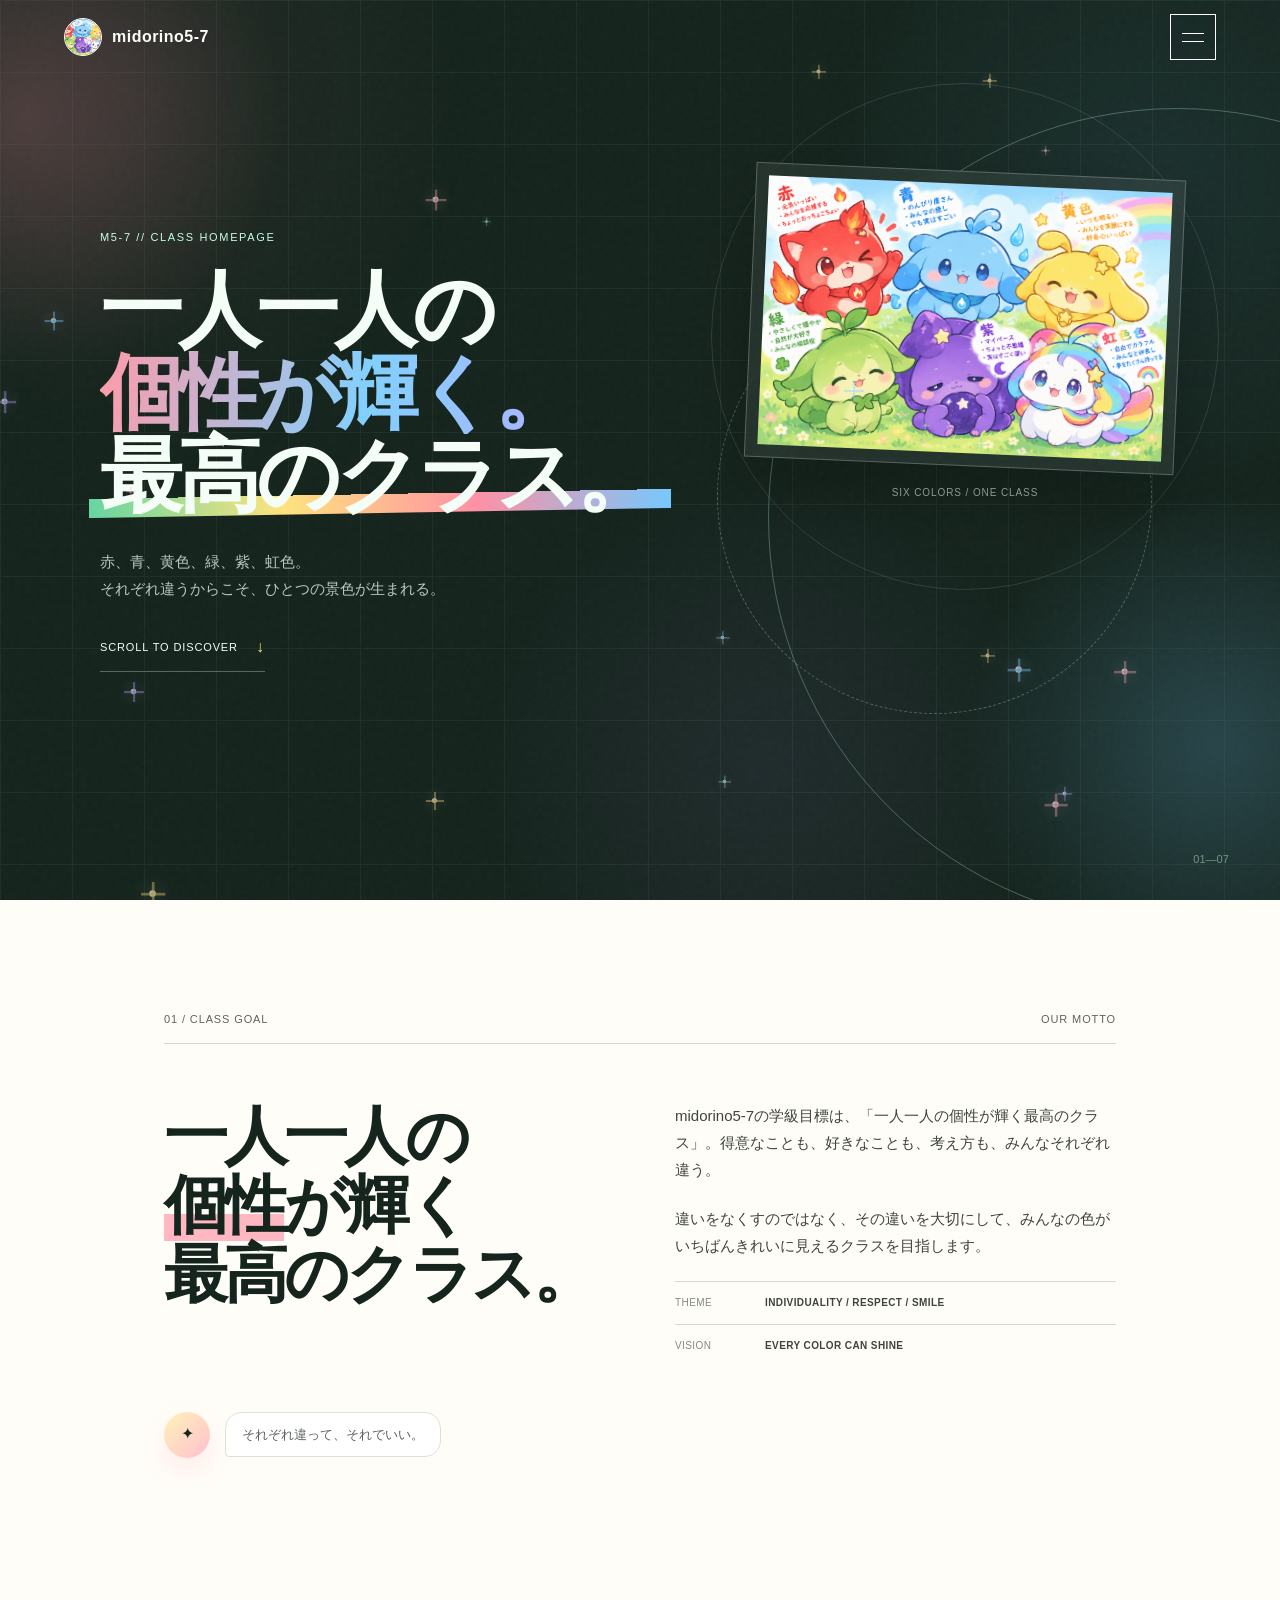
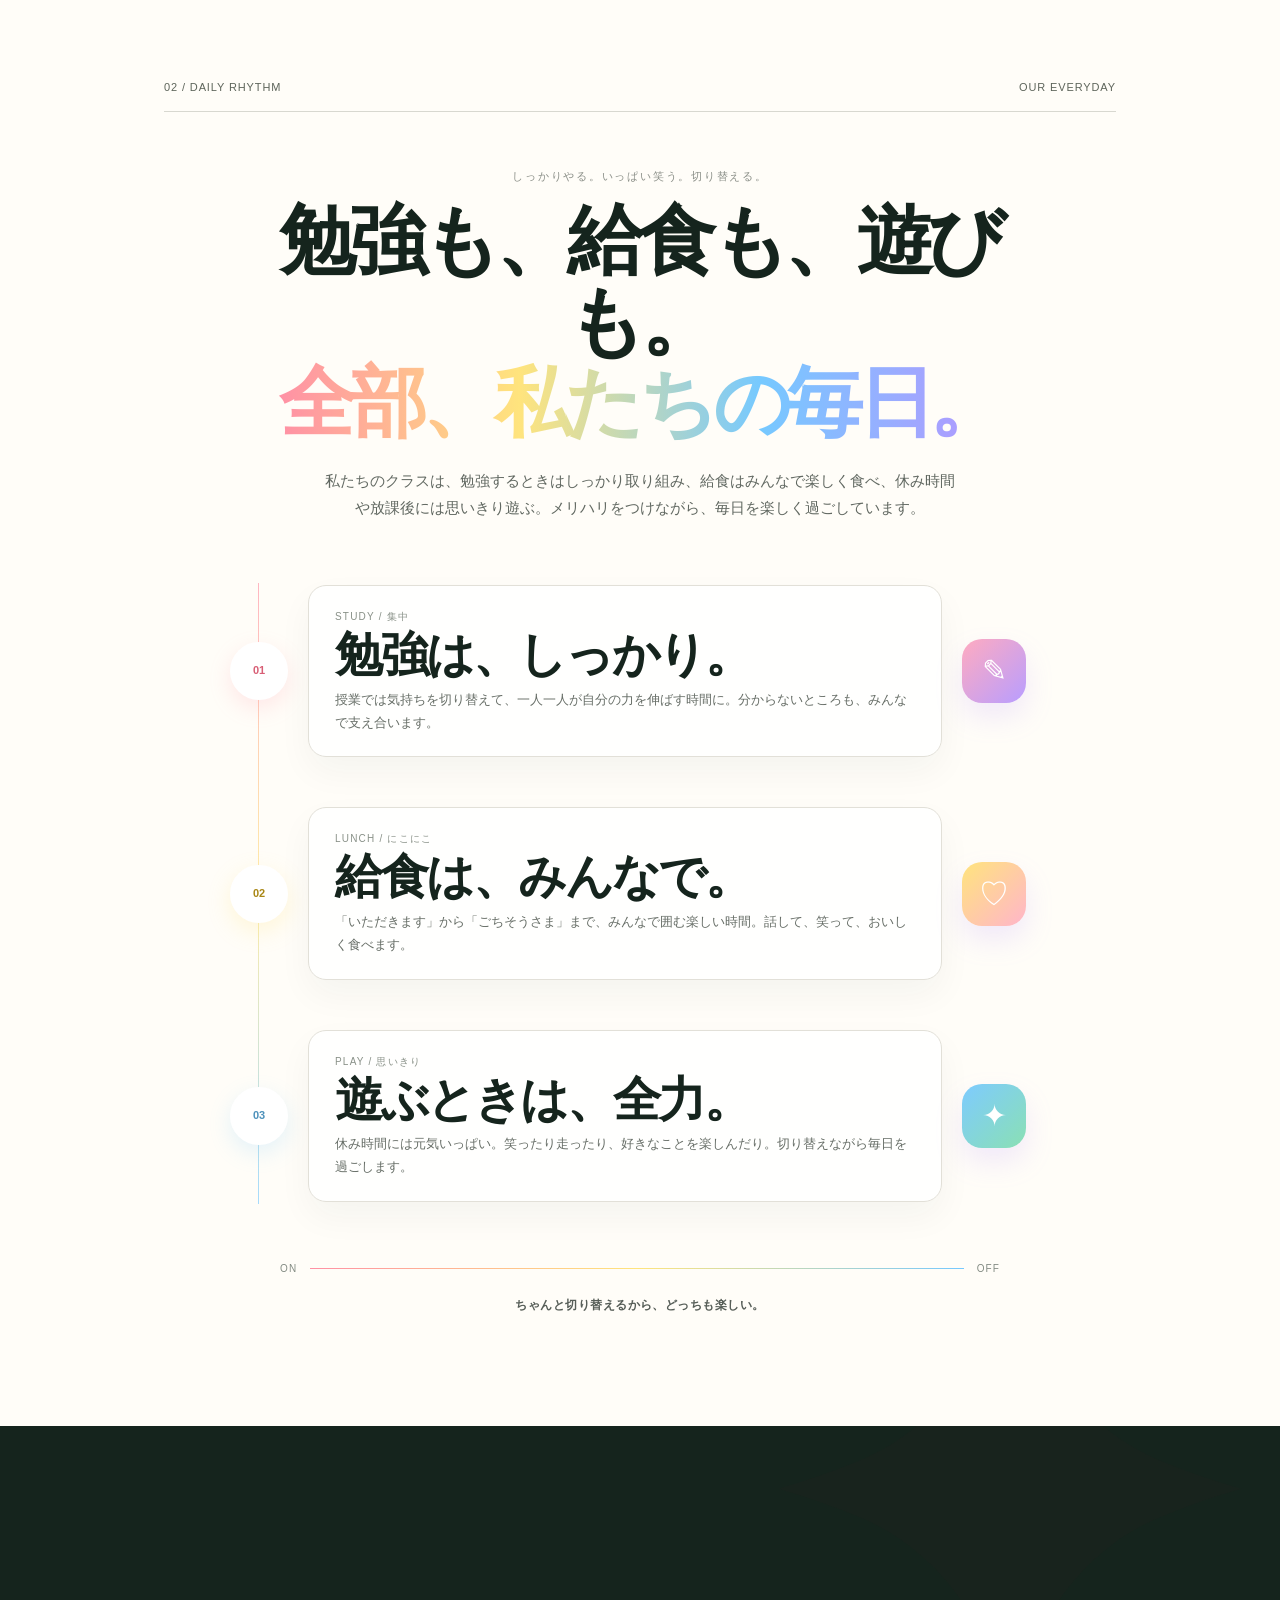
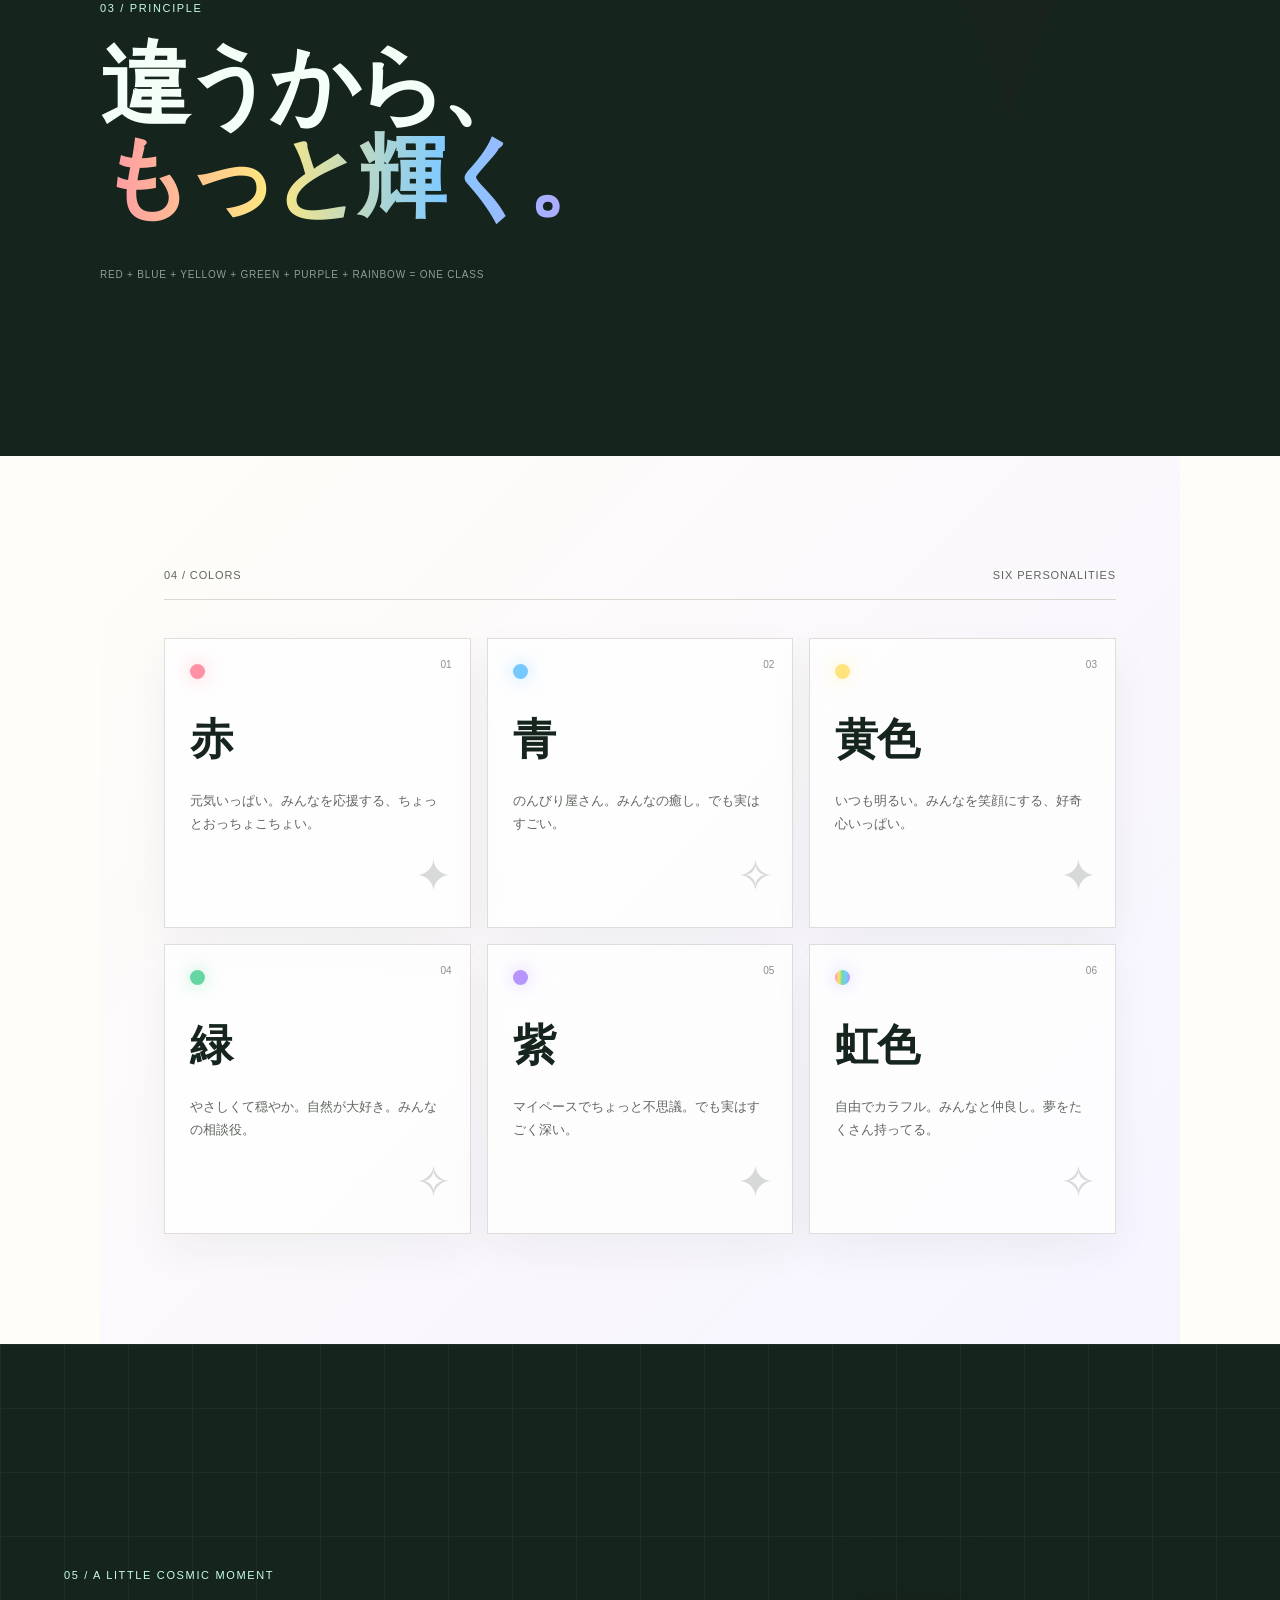
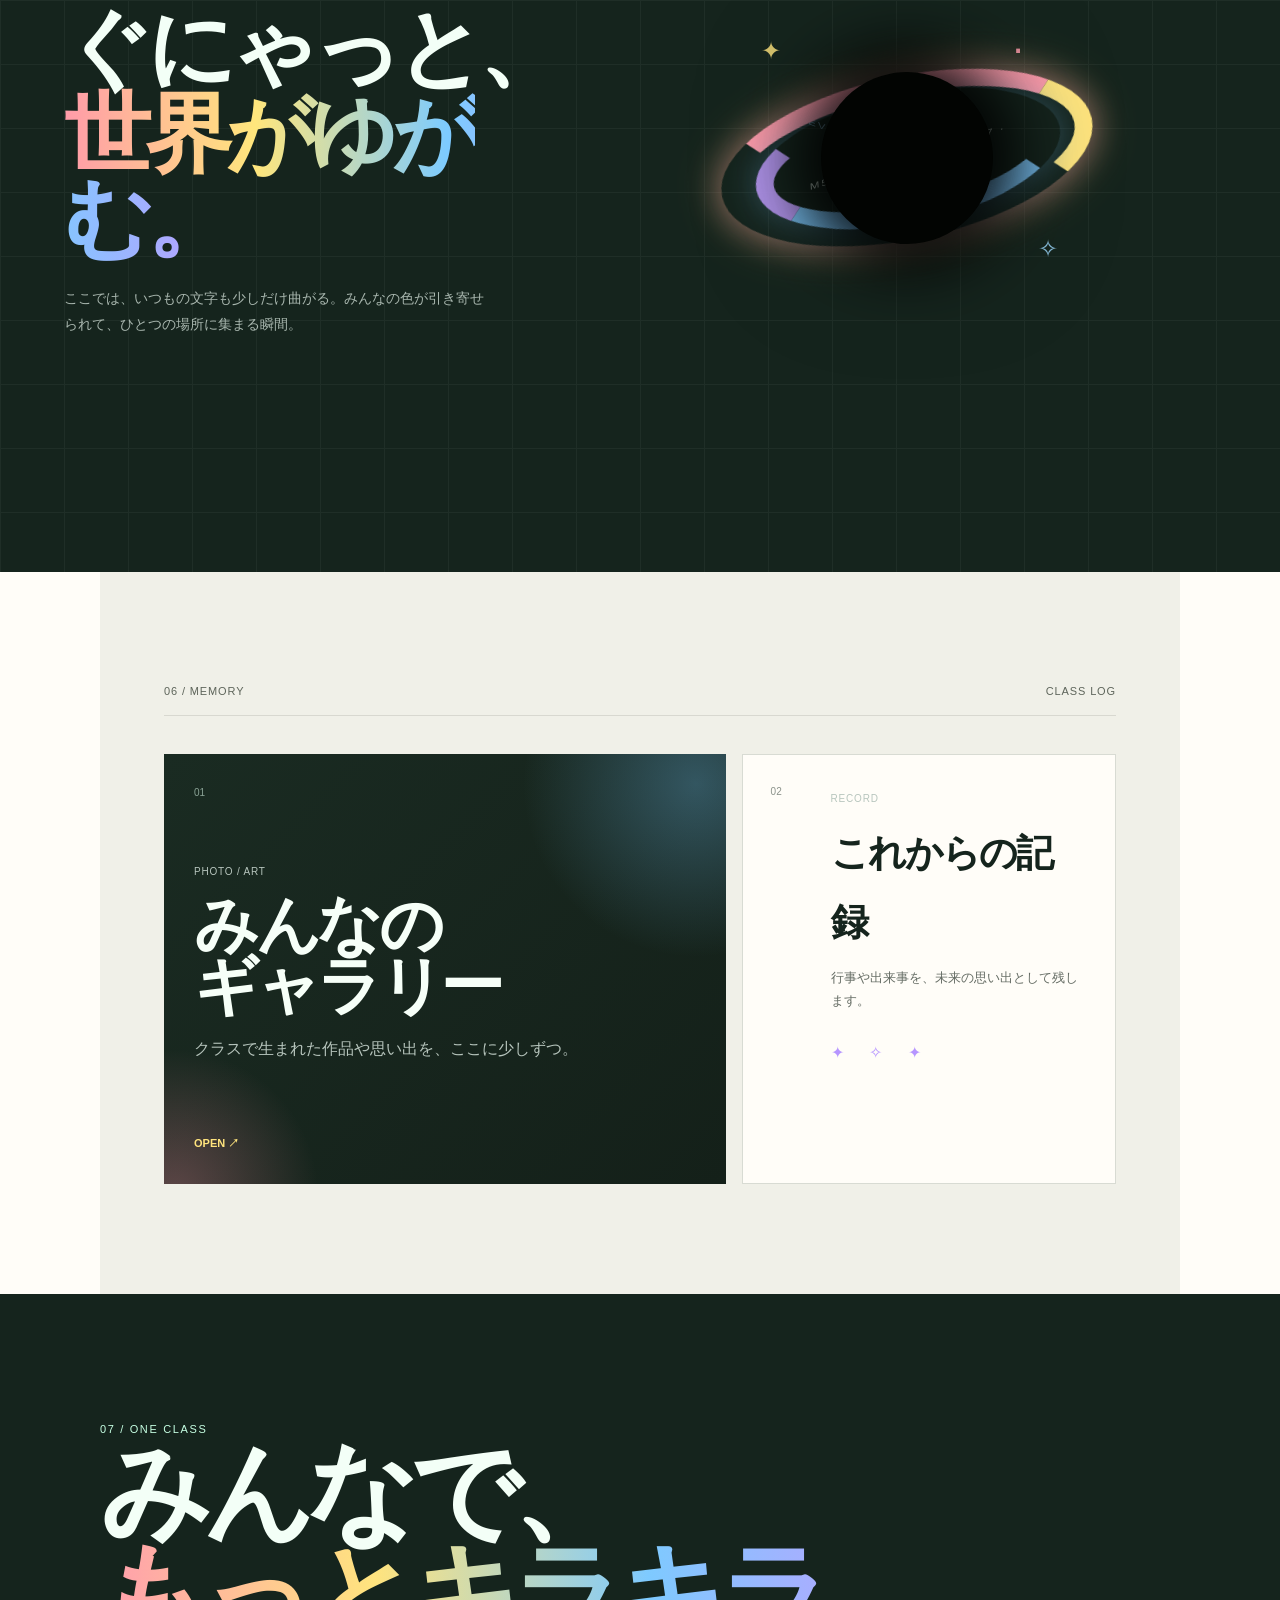
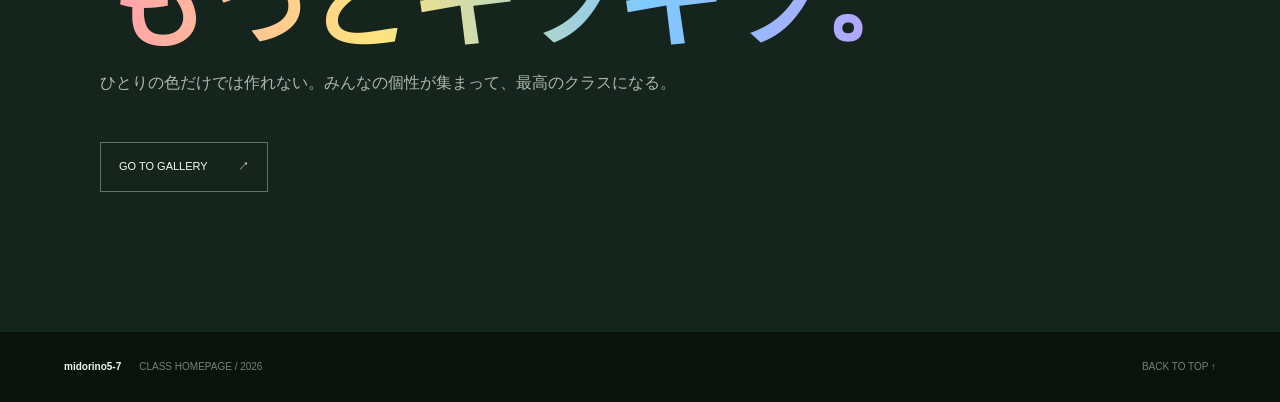
==== commit 5e94d237: "Add files via upload" ====
--- a/index.html
+++ b/index.html
@@ -29,6 +29,7 @@
       <nav>
         <a href="index.html"><b>01</b>HOME <span>↗</span></a>
         <a href="#goal"><b>02</b>CLASS GOAL <span>↘</span></a>
+        <a href="#daily"><b>02</b>DAILY RHYTHM <span>↘</span></a>
         <a href="#colors"><b>03</b>COLORS <span>↘</span></a>
         <a href="#blackhole"><b>04</b>BLACK HOLE <span>↘</span></a>
         <a href="#memory"><b>05</b>MEMORY <span>↘</span></a>
@@ -64,7 +65,7 @@
         </div>
         <div class="art-label">SIX COLORS / ONE CLASS</div>
       </div>
-      <div class="hero-index">01—06</div>
+      <div class="hero-index">01—07</div>
     </section>
 
     <section class="intro section" id="goal">
@@ -84,17 +85,44 @@
       </div>
     </section>
 
+    <section class="daily section" id="daily">
+      <div class="section-head reveal"><span>02 / DAILY RHYTHM</span><span>OUR EVERYDAY</span></div>
+      <div class="daily-intro reveal">
+        <p class="daily-kicker">しっかりやる。いっぱい笑う。切り替える。</p>
+        <h2>勉強も、給食も、遊びも。<br><span>全部、私たちの毎日。</span></h2>
+        <p class="daily-copy">私たちのクラスは、勉強するときはしっかり取り組み、給食はみんなで楽しく食べ、休み時間や放課後には思いきり遊ぶ。メリハリをつけながら、毎日を楽しく過ごしています。</p>
+      </div>
+      <div class="rhythm-list">
+        <article class="rhythm-item reveal">
+          <div class="rhythm-badge study">01</div>
+          <div class="rhythm-main"><span class="rhythm-label">STUDY / 集中</span><h3>勉強は、しっかり。</h3><p>授業では気持ちを切り替えて、一人一人が自分の力を伸ばす時間に。分からないところも、みんなで支え合います。</p></div>
+          <div class="rhythm-symbol" aria-hidden="true">✎</div>
+        </article>
+        <article class="rhythm-item reveal">
+          <div class="rhythm-badge lunch">02</div>
+          <div class="rhythm-main"><span class="rhythm-label">LUNCH / にこにこ</span><h3>給食は、みんなで。</h3><p>「いただきます」から「ごちそうさま」まで、みんなで囲む楽しい時間。話して、笑って、おいしく食べます。</p></div>
+          <div class="rhythm-symbol" aria-hidden="true">♡</div>
+        </article>
+        <article class="rhythm-item reveal">
+          <div class="rhythm-badge play">03</div>
+          <div class="rhythm-main"><span class="rhythm-label">PLAY / 思いきり</span><h3>遊ぶときは、全力。</h3><p>休み時間には元気いっぱい。笑ったり走ったり、好きなことを楽しんだり。切り替えながら毎日を過ごします。</p></div>
+          <div class="rhythm-symbol" aria-hidden="true">✦</div>
+        </article>
+      </div>
+      <div class="daily-note reveal"><span>ON</span><div class="note-line"></div><span>OFF</span><strong>ちゃんと切り替えるから、どっちも楽しい。</strong></div>
+    </section>
+
     <section class="manifesto section-dark">
       <div class="manifesto-stars" aria-hidden="true"></div>
       <div class="manifesto-inner reveal">
-        <p class="eyebrow">02 / PRINCIPLE</p>
+        <p class="eyebrow">03 / PRINCIPLE</p>
         <p class="quote">違うから、<br><span>もっと輝く。</span></p>
         <div class="quote-note">RED + BLUE + YELLOW + GREEN + PURPLE + RAINBOW = ONE CLASS</div>
       </div>
     </section>
 
     <section class="colors section" id="colors">
-      <div class="section-head reveal"><span>03 / COLORS</span><span>SIX PERSONALITIES</span></div>
+      <div class="section-head reveal"><span>04 / COLORS</span><span>SIX PERSONALITIES</span></div>
       <div class="color-grid">
         <article class="color-card red reveal"><span class="color-dot"></span><span class="color-no">01</span><h2>赤</h2><p>元気いっぱい。みんなを応援する、ちょっとおっちょこちょい。</p><span class="card-sparkle">✦</span></article>
         <article class="color-card blue reveal"><span class="color-dot"></span><span class="color-no">02</span><h2>青</h2><p>のんびり屋さん。みんなの癒し。でも実はすごい。</p><span class="card-sparkle">✧</span></article>
@@ -108,7 +136,7 @@
     <section class="blackhole section-dark" id="blackhole">
       <div class="blackhole-grid"></div>
       <div class="blackhole-copy reveal">
-        <p class="eyebrow">04 / A LITTLE COSMIC MOMENT</p>
+        <p class="eyebrow">05 / A LITTLE COSMIC MOMENT</p>
         <h2>ぐにゃっと、<br><span>世界がゆがむ。</span></h2>
         <p>ここでは、いつもの文字も少しだけ曲がる。みんなの色が引き寄せられて、ひとつの場所に集まる瞬間。</p>
       </div>
@@ -128,7 +156,7 @@
     </section>
 
     <section class="memory section" id="memory">
-      <div class="section-head reveal"><span>05 / MEMORY</span><span>CLASS LOG</span></div>
+      <div class="section-head reveal"><span>06 / MEMORY</span><span>CLASS LOG</span></div>
       <div class="memory-grid">
         <a class="memory-card big reveal" href="gallery.html">
           <span class="memory-index">01</span>
@@ -144,7 +172,7 @@
 
     <section class="closing section-dark">
       <div class="closing-inner reveal">
-        <span class="eyebrow">06 / ONE CLASS</span>
+        <span class="eyebrow">07 / ONE CLASS</span>
         <h2>みんなで、<br><span>もっとキラキラ。</span></h2>
         <p>ひとりの色だけでは作れない。みんなの個性が集まって、最高のクラスになる。</p>
         <a class="button" href="gallery.html">GO TO GALLERY <span>↗</span></a>
--- a/style.css
+++ b/style.css
@@ -316,3 +316,210 @@
   html { scroll-behavior: auto; }
   *, *::before, *::after { animation: none !important; transition: none !important; }
 }
+
+
+/* Daily rhythm --------------------------------------------------------- */
+.daily {
+  background: #fffdf8;
+  overflow: hidden;
+}
+
+.daily-intro {
+  max-width: 760px;
+  margin: 55px auto 36px;
+  text-align: center;
+}
+
+.daily-kicker {
+  margin: 0 0 14px;
+  font-size: 11px;
+  letter-spacing: .16em;
+  color: #8b8f88;
+}
+
+.daily-intro h2 {
+  margin: 0;
+  font-size: clamp(2.8rem, 6vw, 5.8rem);
+  line-height: 1.05;
+  letter-spacing: -.07em;
+}
+
+.daily-intro h2 span {
+  background: linear-gradient(90deg, var(--pink), var(--yellow), var(--blue), var(--purple));
+  -webkit-background-clip: text;
+  background-clip: text;
+  color: transparent;
+}
+
+.daily-copy {
+  max-width: 640px;
+  margin: 25px auto 0;
+  color: #616861;
+  font-size: 15px;
+}
+
+.rhythm-list {
+  width: min(820px, 100%);
+  margin: 42px auto 0;
+  position: relative;
+}
+
+.rhythm-list::before {
+  content: "";
+  position: absolute;
+  left: 28px;
+  top: 20px;
+  bottom: 20px;
+  width: 1px;
+  background: linear-gradient(var(--pink), var(--yellow), var(--blue));
+  opacity: .65;
+}
+
+.rhythm-item {
+  display: grid;
+  grid-template-columns: 58px minmax(0, 1fr) 64px;
+  gap: 20px;
+  align-items: center;
+  padding: 22px 24px 22px 0;
+  position: relative;
+}
+
+.rhythm-item + .rhythm-item {
+  margin-top: 6px;
+}
+
+.rhythm-badge {
+  width: 58px;
+  height: 58px;
+  border-radius: 50%;
+  display: grid;
+  place-items: center;
+  font-size: 11px;
+  font-weight: 700;
+  position: relative;
+  z-index: 2;
+  background: #fff;
+  border: 2px solid #fff;
+  box-shadow: 0 8px 22px rgba(40,50,44,.09);
+}
+
+.rhythm-badge.study { color: #d85e75; box-shadow: 0 8px 22px rgba(255,145,165,.2); }
+.rhythm-badge.lunch { color: #a98716; box-shadow: 0 8px 22px rgba(255,228,125,.25); }
+.rhythm-badge.play { color: #4d91bb; box-shadow: 0 8px 22px rgba(118,201,255,.2); }
+
+.rhythm-main {
+  padding: 22px 26px;
+  border: 1px solid #e2e0d8;
+  border-radius: 18px;
+  background: rgba(255,255,255,.9);
+  box-shadow: 0 15px 35px rgba(30,45,38,.045);
+  transition: transform .3s, box-shadow .3s;
+}
+
+.rhythm-item:hover .rhythm-main {
+  transform: translateX(5px);
+  box-shadow: 0 20px 40px rgba(30,45,38,.08);
+}
+
+.rhythm-label {
+  display: block;
+  margin-bottom: 4px;
+  font-size: 10px;
+  letter-spacing: .12em;
+  color: #899188;
+}
+
+.rhythm-main h3 {
+  margin: 0 0 7px;
+  font-size: clamp(1.8rem, 4vw, 3rem);
+  line-height: 1.05;
+  letter-spacing: -.05em;
+}
+
+.rhythm-main p {
+  margin: 0;
+  color: #676e67;
+  font-size: 13px;
+}
+
+.rhythm-symbol {
+  width: 64px;
+  height: 64px;
+  display: grid;
+  place-items: center;
+  border-radius: 20px;
+  font-size: 30px;
+  color: #fff;
+  background: linear-gradient(135deg, #ffabc0, #b89dff);
+  box-shadow: 0 14px 28px rgba(177,143,255,.18);
+  animation: cuteFloat 4.5s ease-in-out infinite;
+}
+
+.rhythm-item:nth-child(2) .rhythm-symbol {
+  background: linear-gradient(135deg, #ffe47d, #ffb5ca);
+  animation-delay: -.8s;
+}
+
+.rhythm-item:nth-child(3) .rhythm-symbol {
+  background: linear-gradient(135deg, #7ecbff, #8ae0b4);
+  animation-delay: -1.6s;
+}
+
+.daily-note {
+  width: min(720px, 100%);
+  margin: 36px auto 0;
+  display: grid;
+  grid-template-columns: auto minmax(60px, 1fr) auto;
+  gap: 13px;
+  align-items: center;
+  font-size: 10px;
+  letter-spacing: .11em;
+  color: #838b83;
+}
+
+.daily-note .note-line {
+  height: 1px;
+  background: linear-gradient(90deg, var(--pink), var(--yellow), var(--blue));
+  position: relative;
+}
+
+.daily-note strong {
+  grid-column: 1 / -1;
+  text-align: center;
+  margin-top: 4px;
+  font-size: 12px;
+  color: #565d57;
+  letter-spacing: .04em;
+}
+
+@media (max-width: 900px) {
+  .rhythm-list { width: 100%; }
+  .daily-intro { max-width: 700px; }
+}
+
+@media (max-width: 760px) {
+  .daily-intro { margin-top: 42px; }
+  .daily-intro h2 { font-size: clamp(2.6rem, 12vw, 4.6rem); }
+  .daily-copy { font-size: 14px; }
+  .rhythm-list::before { left: 22px; }
+  .rhythm-item {
+    grid-template-columns: 44px minmax(0, 1fr);
+    gap: 12px;
+    padding-right: 0;
+  }
+  .rhythm-badge {
+    width: 44px;
+    height: 44px;
+  }
+  .rhythm-main {
+    padding: 18px 17px;
+    border-radius: 15px;
+  }
+  .rhythm-main h3 { font-size: 1.8rem; }
+  .rhythm-symbol {
+    display: none;
+  }
+  .daily-note {
+    grid-template-columns: auto minmax(30px, 1fr) auto;
+  }
+}
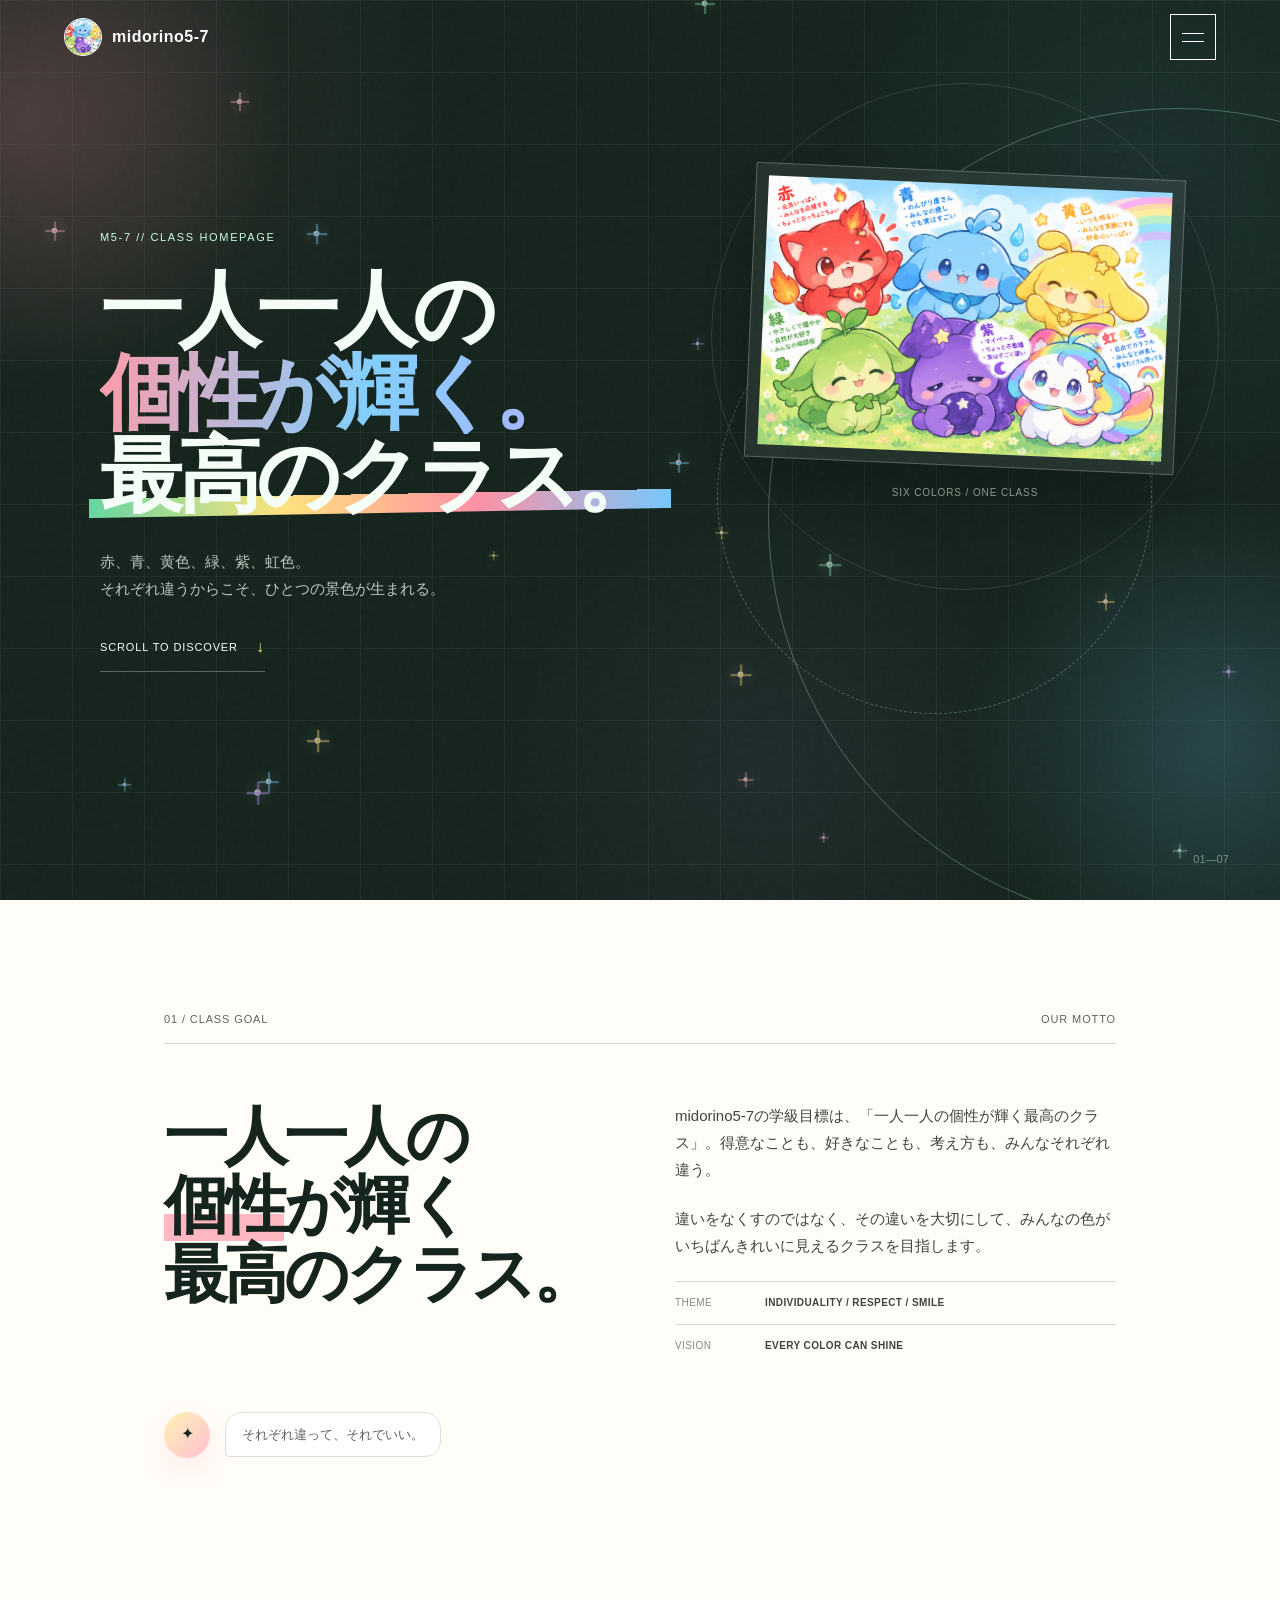
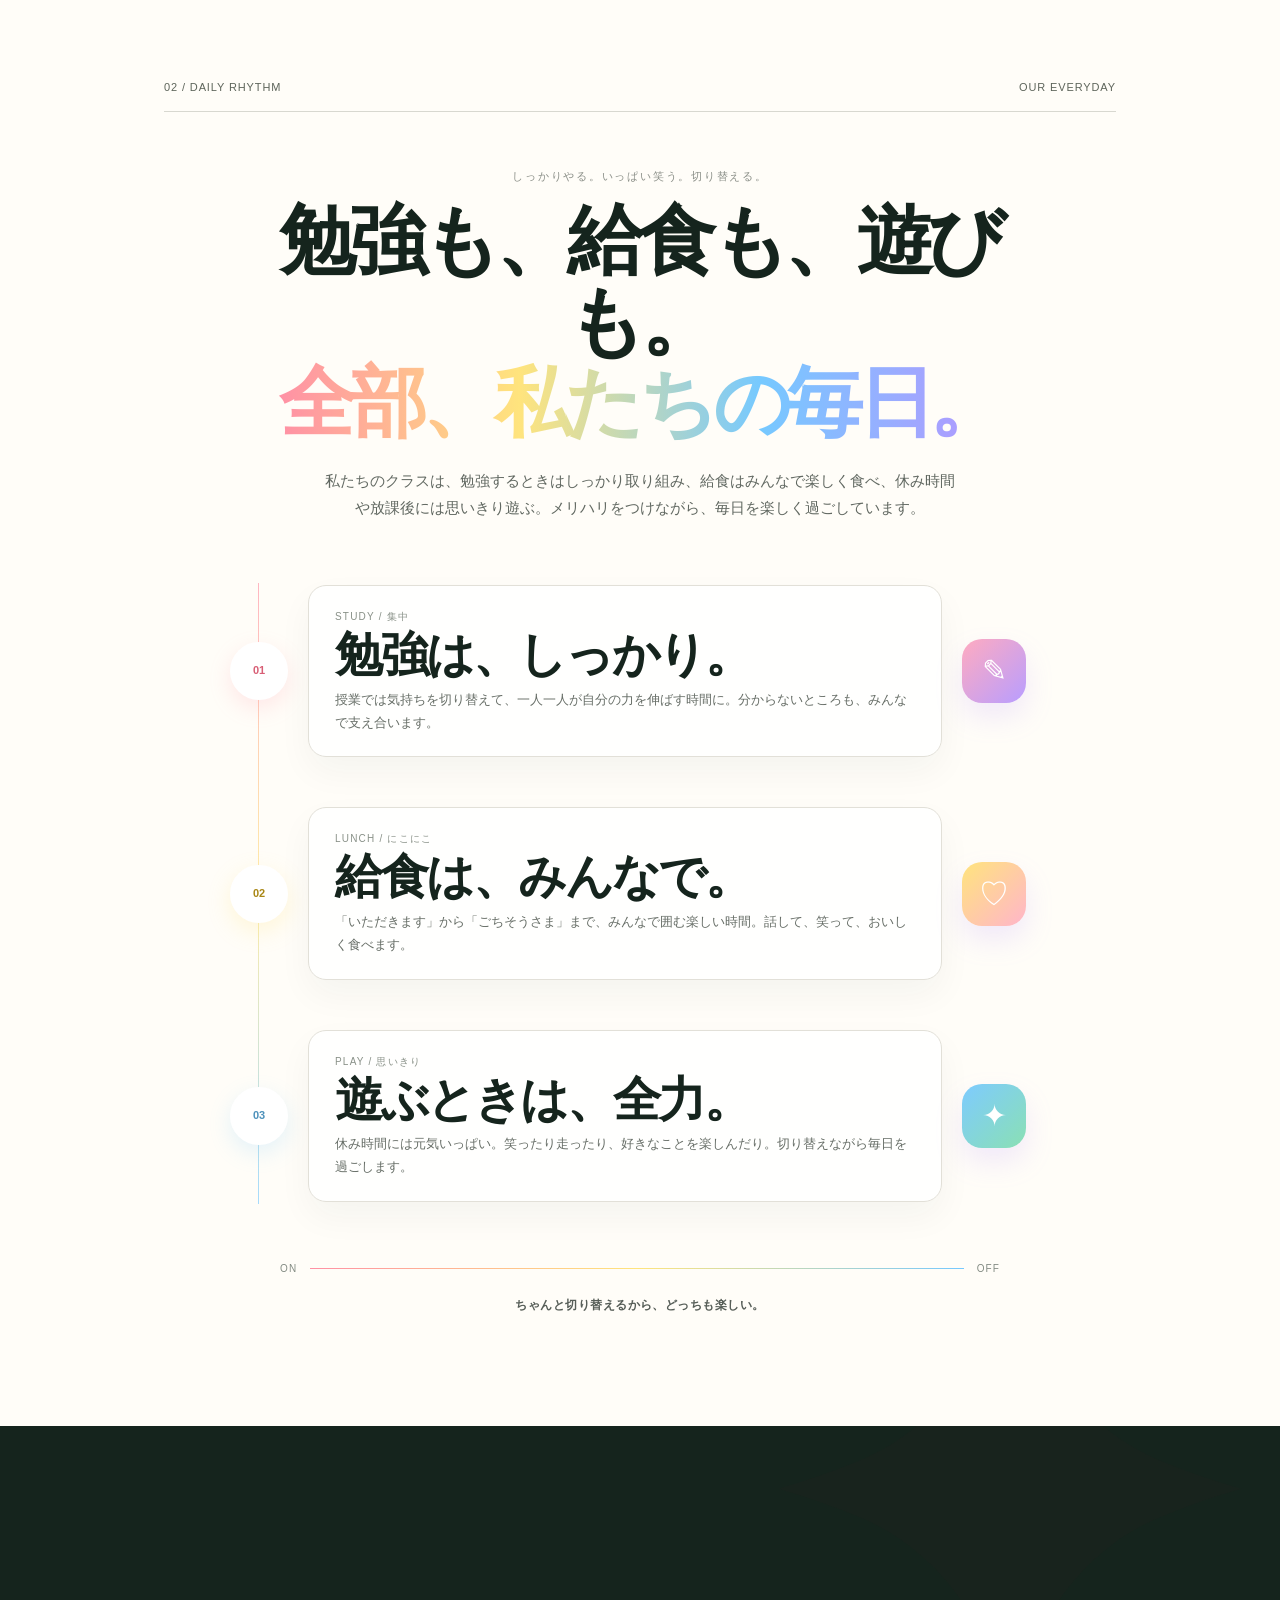
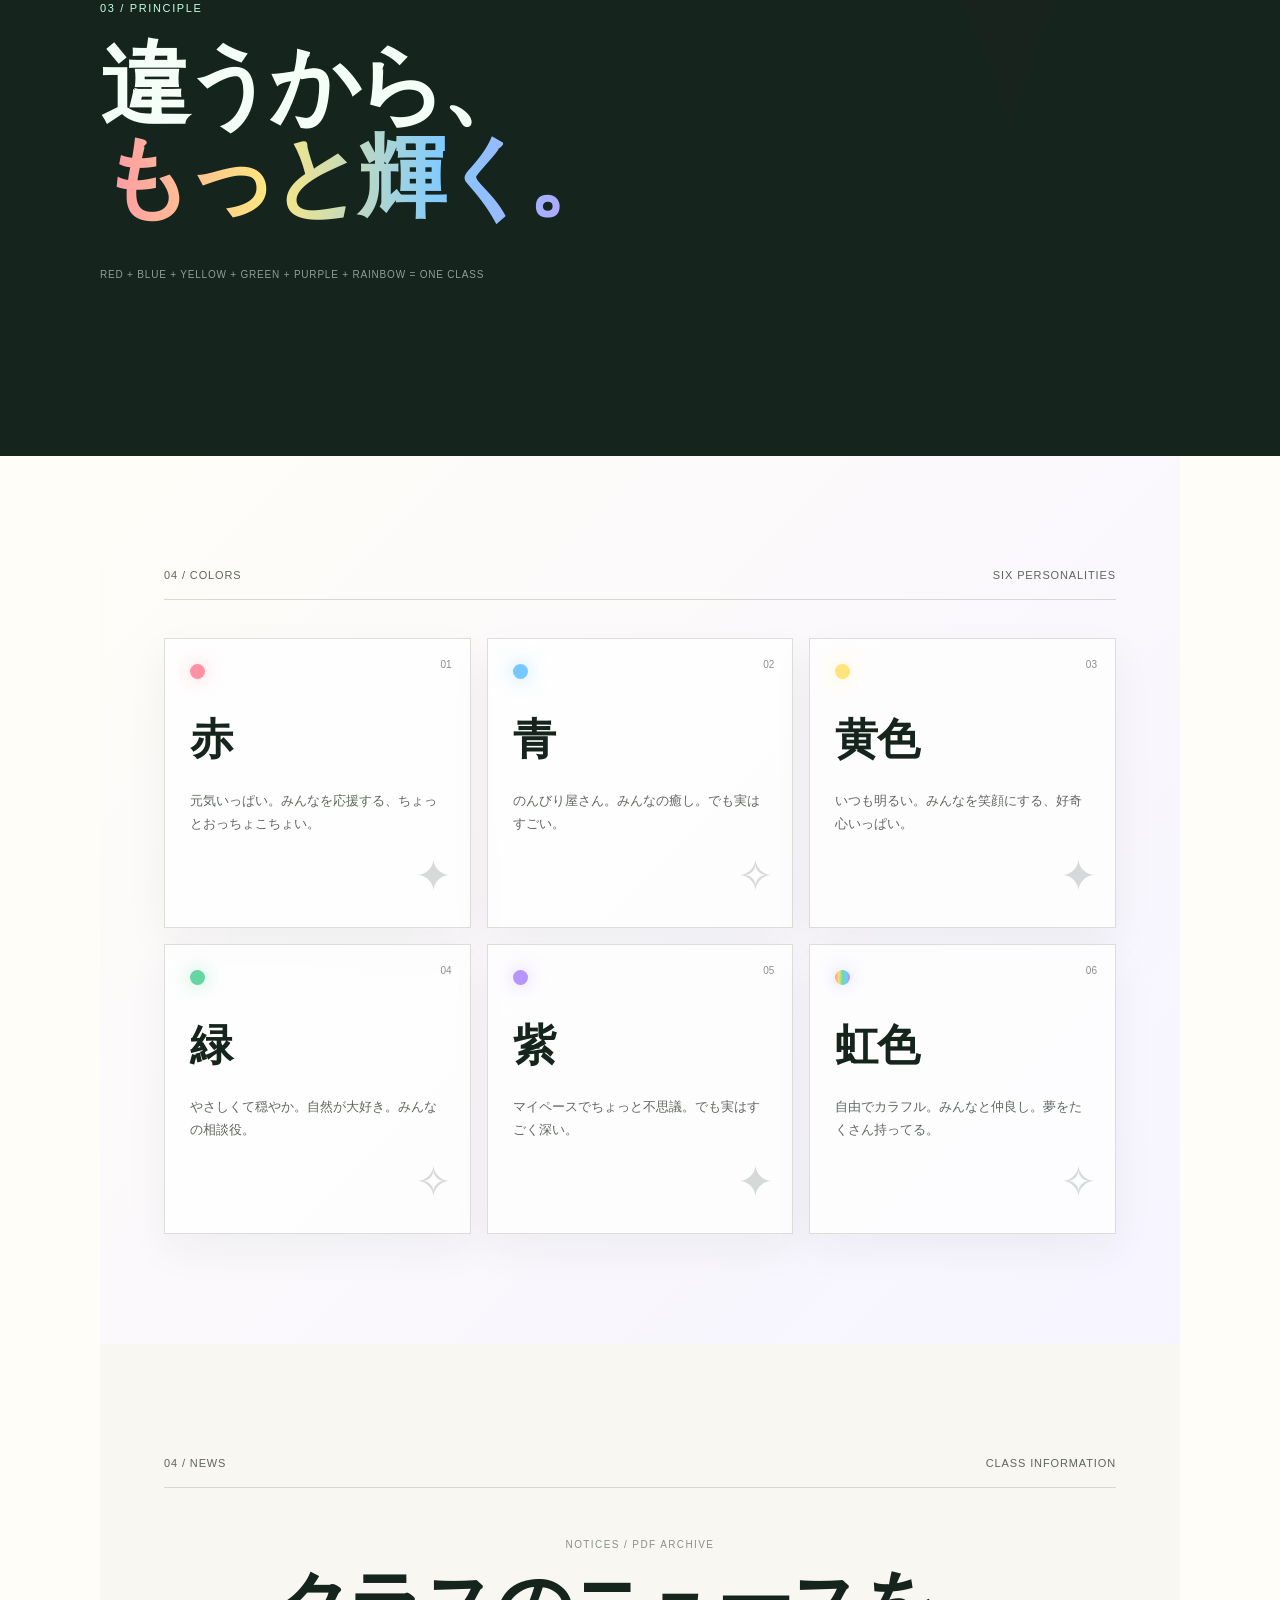
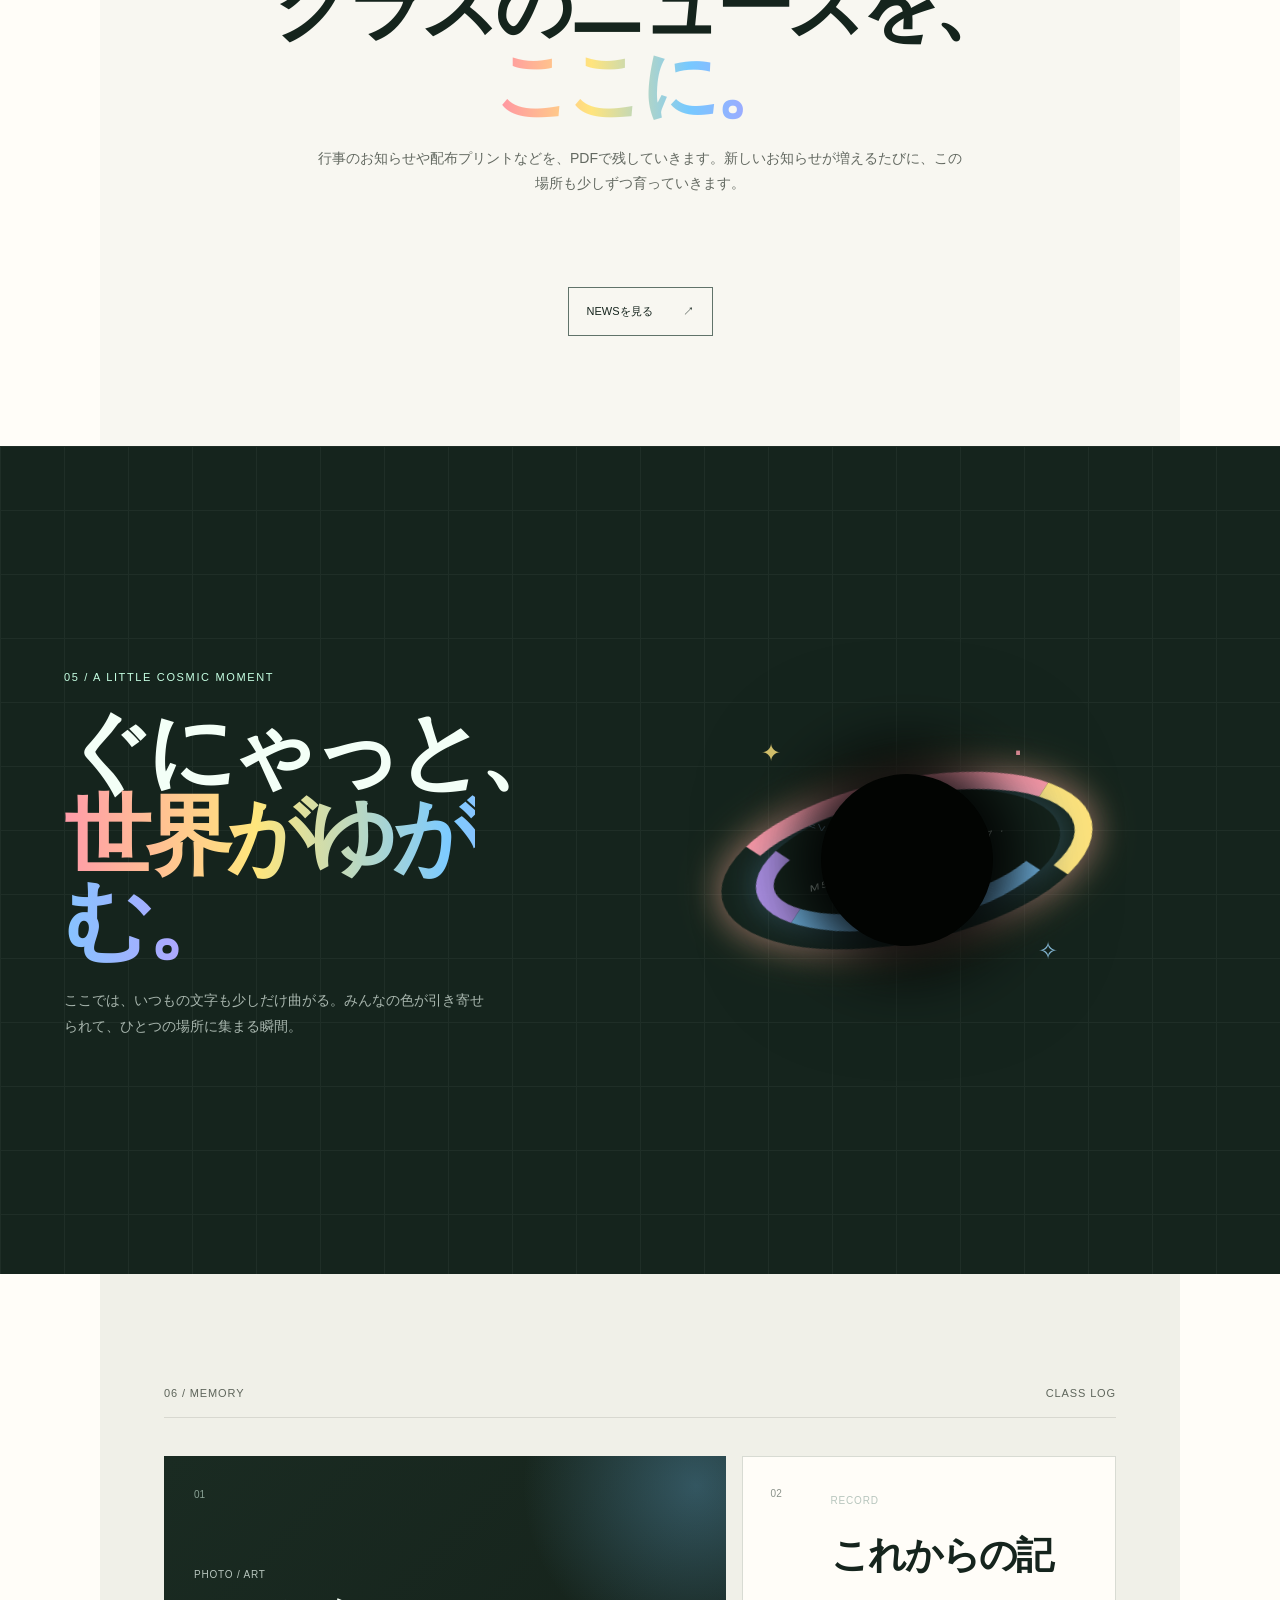
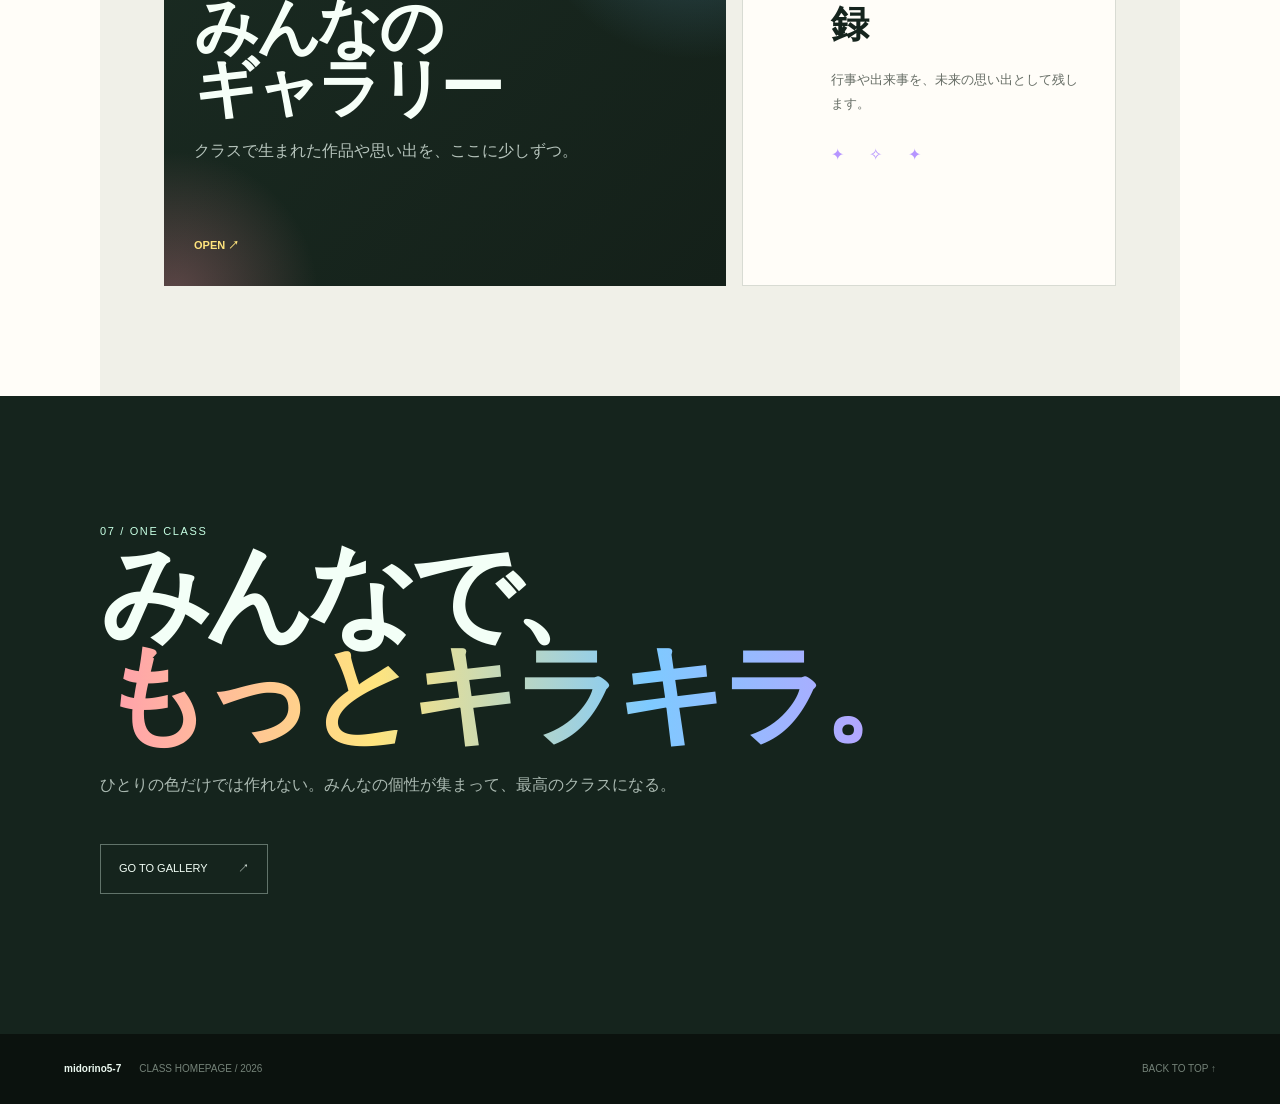
==== commit 10cfa53a: "Add files via upload" ====
--- a/index.html
+++ b/index.html
@@ -31,9 +31,10 @@
         <a href="#goal"><b>02</b>CLASS GOAL <span>↘</span></a>
         <a href="#daily"><b>02</b>DAILY RHYTHM <span>↘</span></a>
         <a href="#colors"><b>03</b>COLORS <span>↘</span></a>
-        <a href="#blackhole"><b>04</b>BLACK HOLE <span>↘</span></a>
-        <a href="#memory"><b>05</b>MEMORY <span>↘</span></a>
-        <a href="gallery.html"><b>06</b>GALLERY <span>↗</span></a>
+        <a href="news.html"><b>04</b>NEWS <span>↗</span></a>
+        <a href="#blackhole"><b>05</b>BLACK HOLE <span>↘</span></a>
+        <a href="#memory"><b>06</b>MEMORY <span>↘</span></a>
+        <a href="gallery.html"><b>07</b>GALLERY <span>↗</span></a>
       </nav>
       <div class="menu-foot">midorino5-7 / CLASS HOMEPAGE</div>
     </div>
@@ -130,6 +131,19 @@
         <article class="color-card green reveal"><span class="color-dot"></span><span class="color-no">04</span><h2>緑</h2><p>やさしくて穏やか。自然が大好き。みんなの相談役。</p><span class="card-sparkle">✧</span></article>
         <article class="color-card purple reveal"><span class="color-dot"></span><span class="color-no">05</span><h2>紫</h2><p>マイペースでちょっと不思議。でも実はすごく深い。</p><span class="card-sparkle">✦</span></article>
         <article class="color-card rainbow reveal"><span class="color-dot"></span><span class="color-no">06</span><h2>虹色</h2><p>自由でカラフル。みんなと仲良し。夢をたくさん持ってる。</p><span class="card-sparkle">✧</span></article>
+      </div>
+    </section>
+
+    <section class="news section" id="news">
+      <div class="section-head reveal"><span>04 / NEWS</span><span>CLASS INFORMATION</span></div>
+      <div class="news-intro reveal">
+        <p class="news-kicker">NOTICES / PDF ARCHIVE</p>
+        <h2>クラスのニュースを、<span>ここに。</span></h2>
+        <p>行事のお知らせや配布プリントなどを、PDFで残していきます。新しいお知らせが増えるたびに、この場所も少しずつ育っていきます。</p>
+      </div>
+      <div class="news-list compact" id="homeNewsList"></div>
+      <div class="news-actions reveal">
+        <a class="button light" href="news.html">NEWSを見る <span>↗</span></a>
       </div>
     </section>
 
@@ -184,6 +198,7 @@
     <div><strong>midorino5-7</strong><span>CLASS HOMEPAGE / 2026</span></div>
     <div><a href="#top">BACK TO TOP ↑</a></div>
   </footer>
+  <script src="news-data.js"></script>
   <script src="script.js"></script>
 </body>
 </html>
--- a/style.css
+++ b/style.css
@@ -523,3 +523,227 @@
     grid-template-columns: auto minmax(30px, 1fr) auto;
   }
 }
+
+
+/* News -------------------------------------------------------------- */
+.news {
+  background: #f8f7f1;
+}
+
+.news-intro {
+  max-width: 760px;
+  margin: 48px auto 32px;
+  text-align: center;
+}
+
+.news-kicker {
+  margin: 0 0 12px;
+  font-size: 10px;
+  letter-spacing: .14em;
+  color: #8a9189;
+}
+
+.news-intro h2 {
+  margin: 0;
+  font-size: clamp(2.7rem, 6vw, 5.6rem);
+  line-height: 1.03;
+  letter-spacing: -.07em;
+}
+
+.news-intro h2 span,
+.news-hero h1 span {
+  background: linear-gradient(90deg, var(--pink), var(--yellow), var(--blue), var(--purple));
+  -webkit-background-clip: text;
+  background-clip: text;
+  color: transparent;
+}
+
+.news-intro > p:last-child {
+  max-width: 650px;
+  margin: 22px auto 0;
+  color: #636961;
+  font-size: 14px;
+}
+
+.news-list {
+  width: min(880px, 100%);
+  margin: 40px auto 0;
+  display: grid;
+  gap: 14px;
+}
+
+.news-list.compact {
+  width: min(780px, 100%);
+  margin-top: 32px;
+}
+
+.news-card {
+  display: grid;
+  grid-template-columns: 46px 110px minmax(0, 1fr);
+  gap: 18px;
+  align-items: start;
+  padding: 24px 26px;
+  background: rgba(255,255,255,.9);
+  border: 1px solid #dfded6;
+  border-radius: 20px;
+  box-shadow: 0 15px 35px rgba(30,45,38,.045);
+  transition: transform .3s, box-shadow .3s;
+}
+
+.news-card:hover {
+  transform: translateY(-4px);
+  box-shadow: 0 22px 45px rgba(30,45,38,.08);
+}
+
+.news-number {
+  width: 42px;
+  height: 42px;
+  display: grid;
+  place-items: center;
+  border-radius: 50%;
+  background: linear-gradient(135deg, #fff0b8, #ffd0dd);
+  color: #6b6e68;
+  font-size: 10px;
+}
+
+.news-date {
+  padding-top: 12px;
+  color: #858c84;
+  font-size: 11px;
+  letter-spacing: .05em;
+}
+
+.news-card-body {
+  min-width: 0;
+}
+
+.news-category {
+  display: inline-block;
+  margin-bottom: 6px;
+  font-size: 9px;
+  letter-spacing: .12em;
+  color: #899188;
+}
+
+.news-card h2 {
+  margin: 0 0 7px;
+  font-size: clamp(1.65rem, 3vw, 2.8rem);
+  line-height: 1.04;
+  letter-spacing: -.05em;
+}
+
+.news-card p {
+  margin: 0;
+  color: #666d65;
+  font-size: 13px;
+}
+
+.news-actions-row {
+  display: flex;
+  flex-wrap: wrap;
+  gap: 14px;
+  margin-top: 17px;
+}
+
+.news-pdf-link,
+.news-download-link {
+  font-size: 10px;
+  letter-spacing: .06em;
+}
+
+.news-pdf-link {
+  color: #476f5d;
+}
+
+.news-download-link {
+  color: #8b908b;
+}
+
+.news-pdf-link[aria-disabled="true"],
+.news-download-link[aria-disabled="true"] {
+  opacity: .45;
+  pointer-events: none;
+}
+
+.news-actions {
+  text-align: center;
+  margin-top: 30px;
+}
+
+.news-section {
+  background: #fffdf8;
+}
+
+.news-empty {
+  width: min(650px, 100%);
+  margin: 50px auto 10px;
+  text-align: center;
+  padding: 55px 30px;
+  border: 1px dashed #d9d8d0;
+  border-radius: 22px;
+  background: rgba(255,255,255,.75);
+}
+
+.news-empty[hidden] {
+  display: none;
+}
+
+.empty-icon {
+  width: 58px;
+  height: 58px;
+  margin: 0 auto 15px;
+  display: grid;
+  place-items: center;
+  border-radius: 50%;
+  background: linear-gradient(135deg, #ffe37d, #b99cff);
+  animation: cuteFloat 3.8s ease-in-out infinite;
+}
+
+.news-empty h2 {
+  margin: 0 0 8px;
+  font-size: clamp(2rem, 4vw, 3.5rem);
+  letter-spacing: -.05em;
+}
+
+.news-empty p {
+  margin: 0;
+  color: #686f67;
+  font-size: 13px;
+}
+
+.news-hero {
+  min-height: 65vh;
+}
+
+@media (max-width: 760px) {
+  .news-intro {
+    margin-top: 38px;
+  }
+
+  .news-intro h2 {
+    font-size: clamp(2.6rem, 12vw, 4.5rem);
+  }
+
+  .news-card {
+    grid-template-columns: 42px minmax(0, 1fr);
+    gap: 12px;
+    padding: 20px;
+  }
+
+  .news-date {
+    grid-column: 2;
+    padding-top: 0;
+  }
+
+  .news-number {
+    grid-row: 1 / span 2;
+  }
+
+  .news-card-body {
+    grid-column: 2;
+  }
+
+  .news-card h2 {
+    font-size: 2rem;
+  }
+}
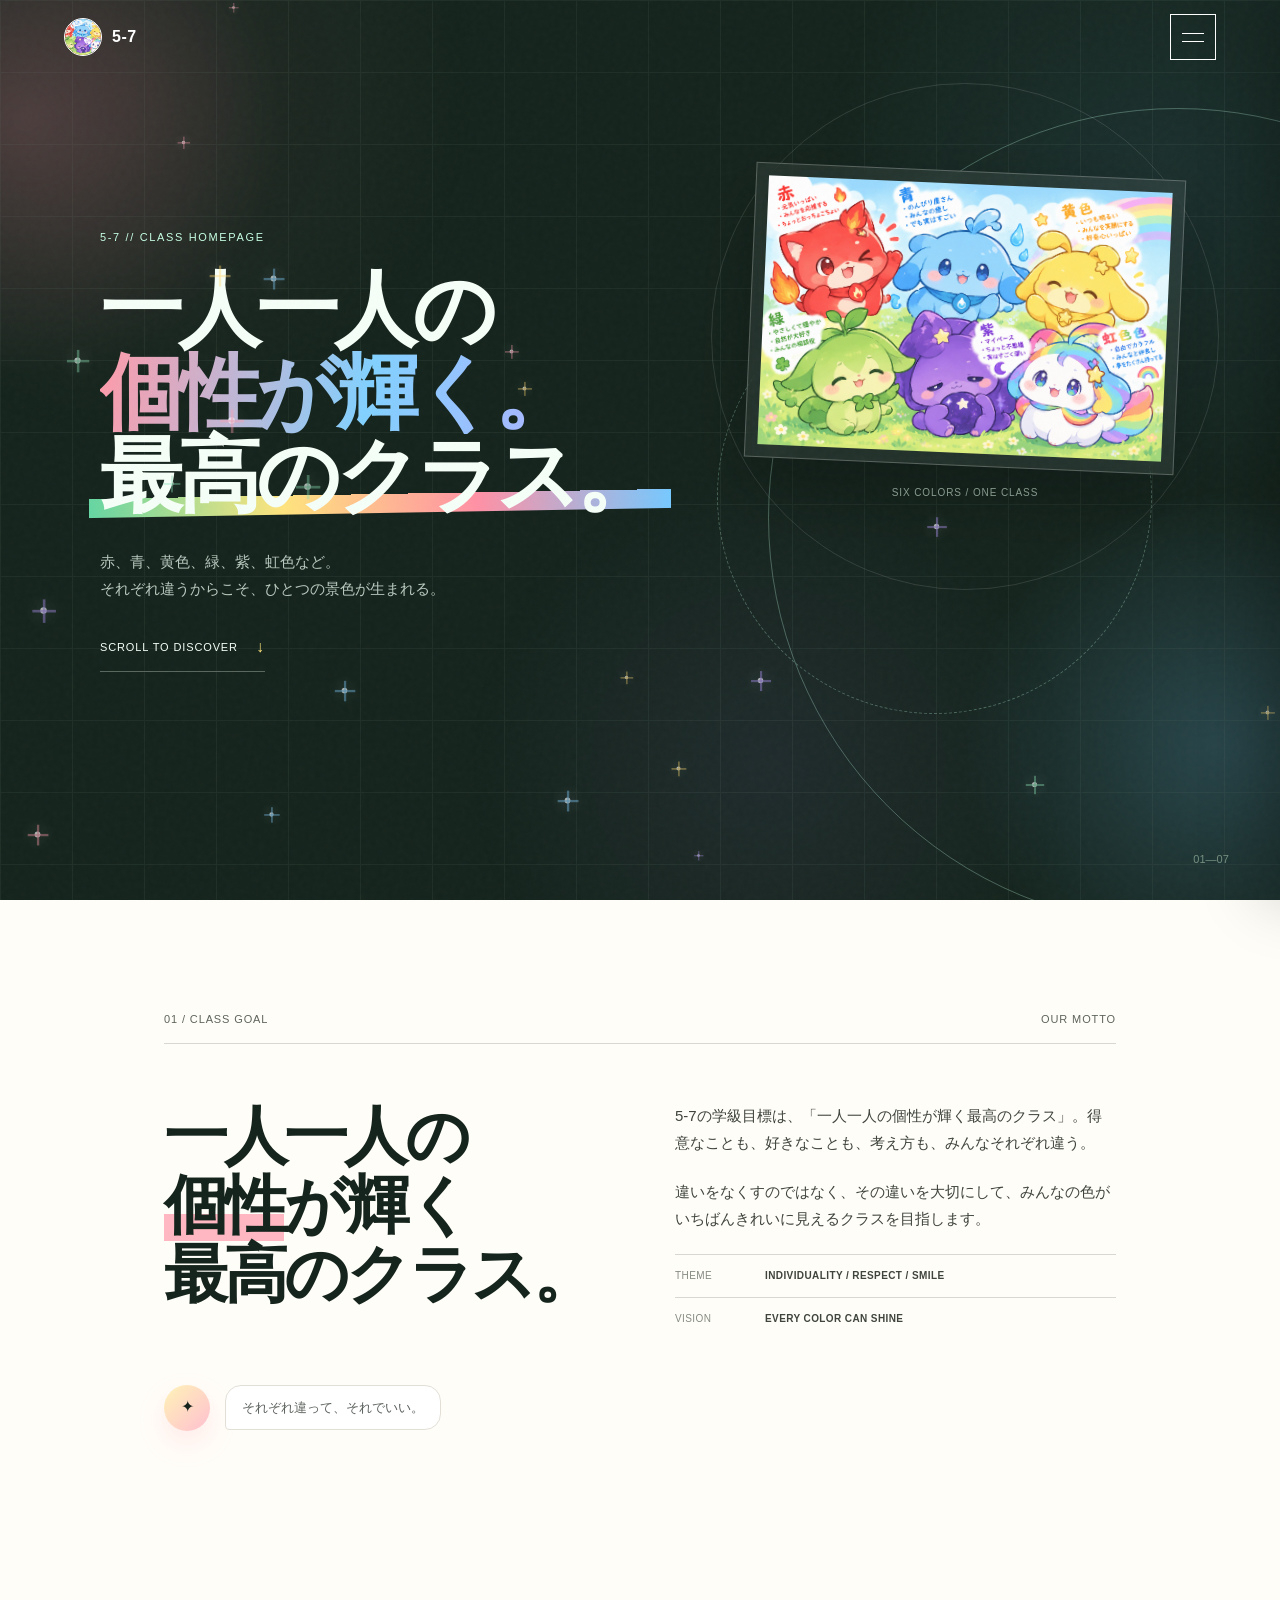
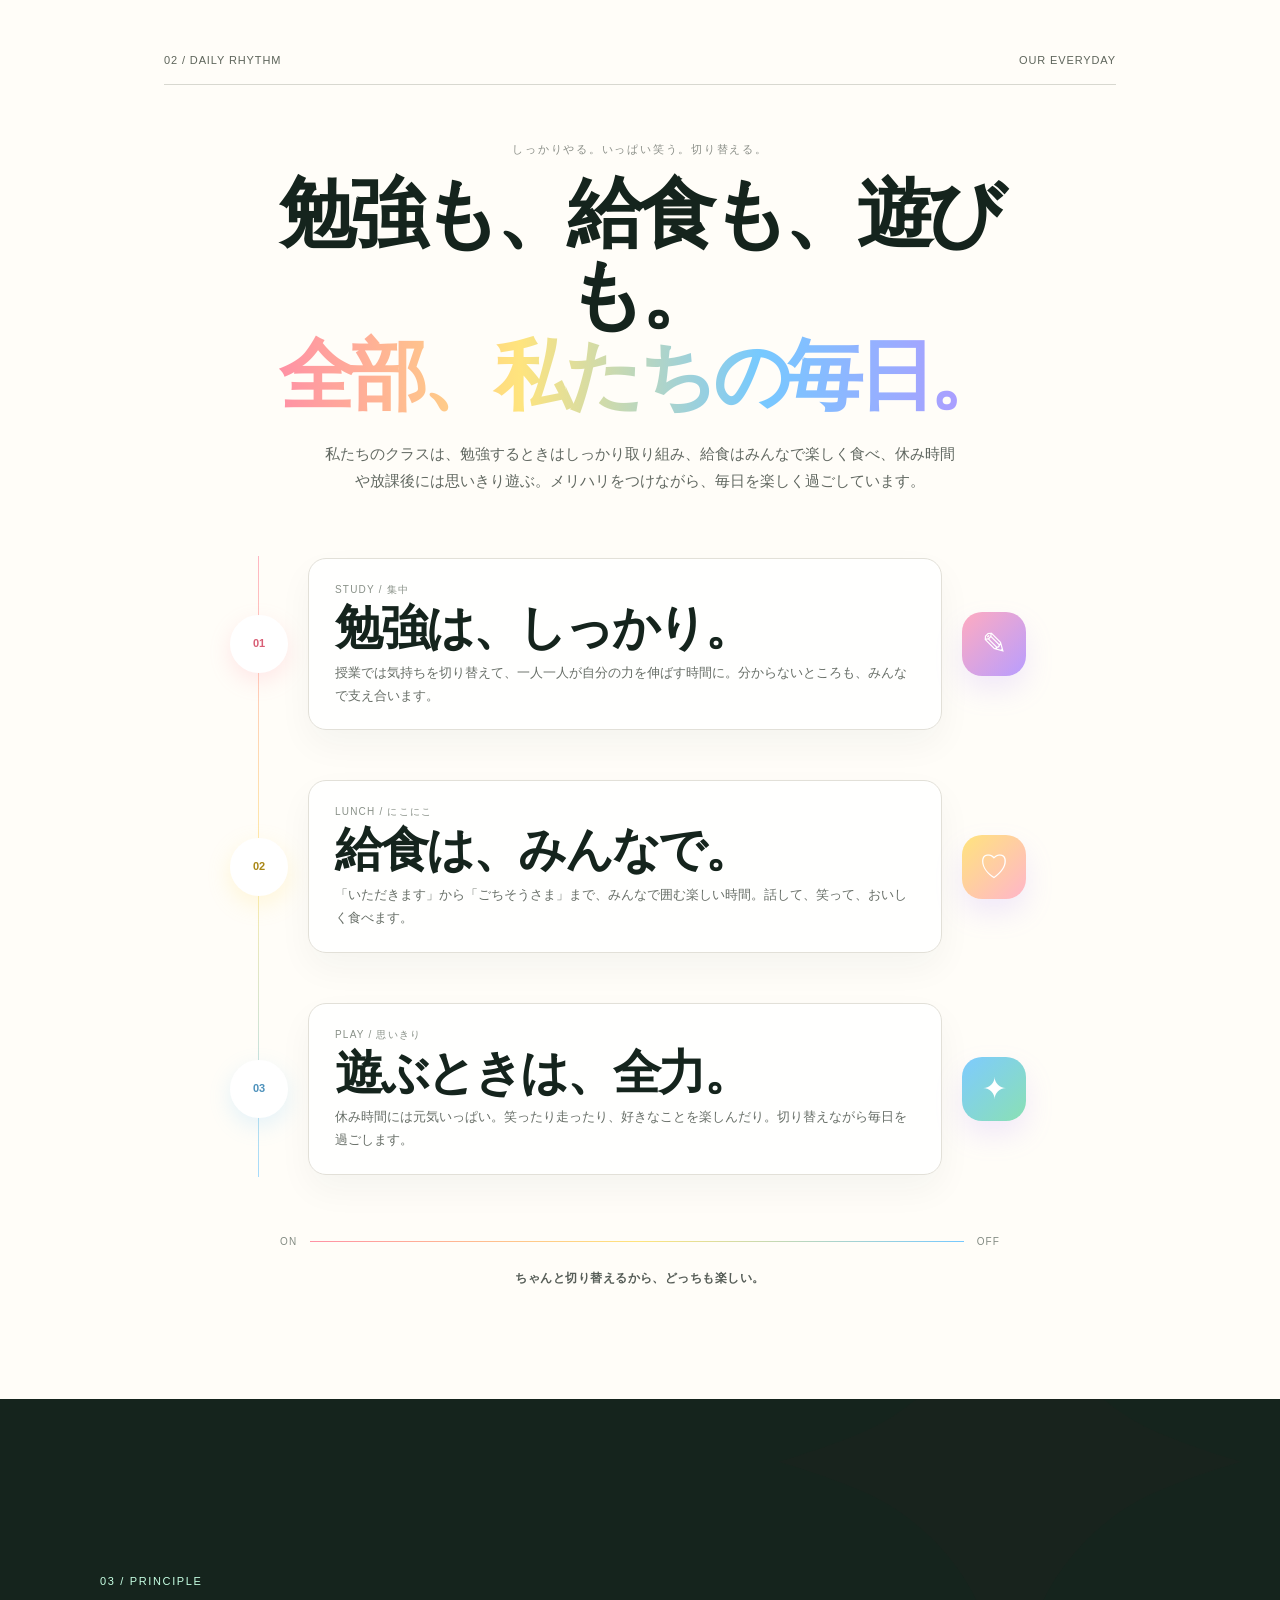
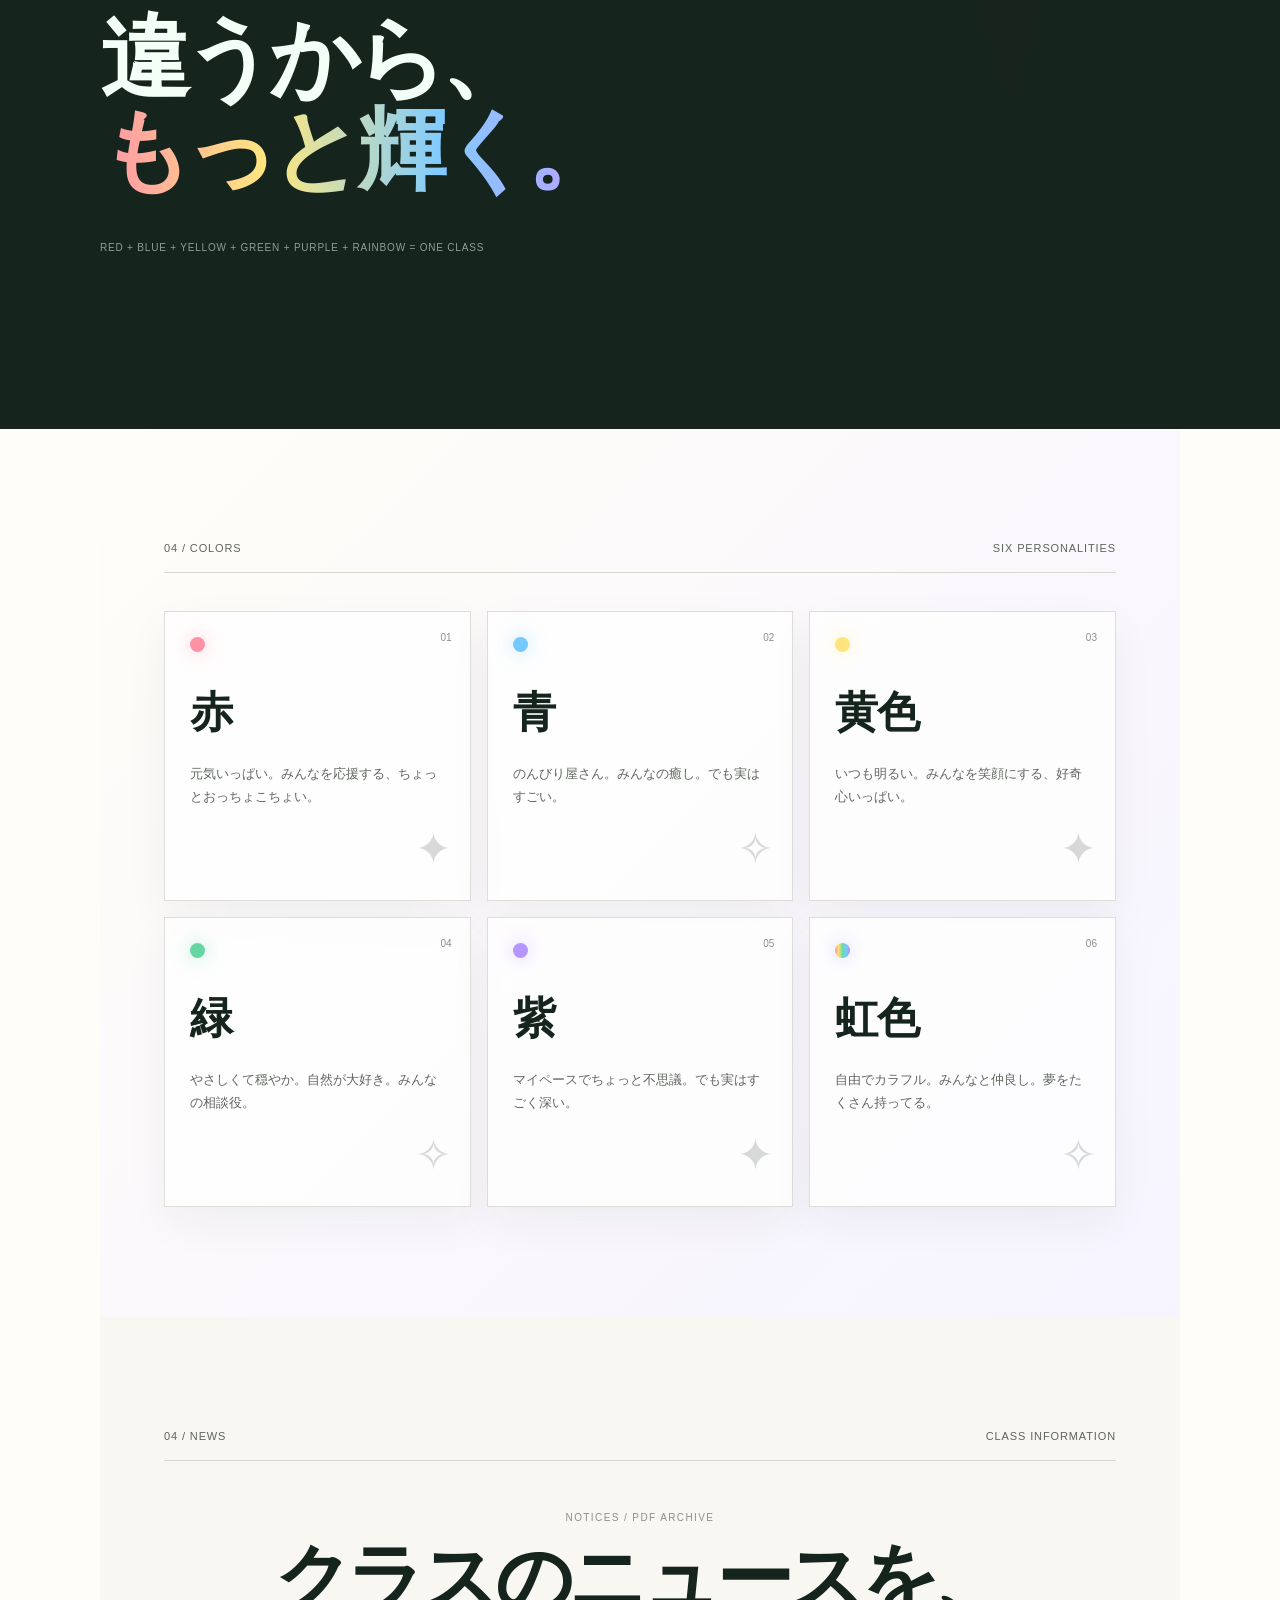
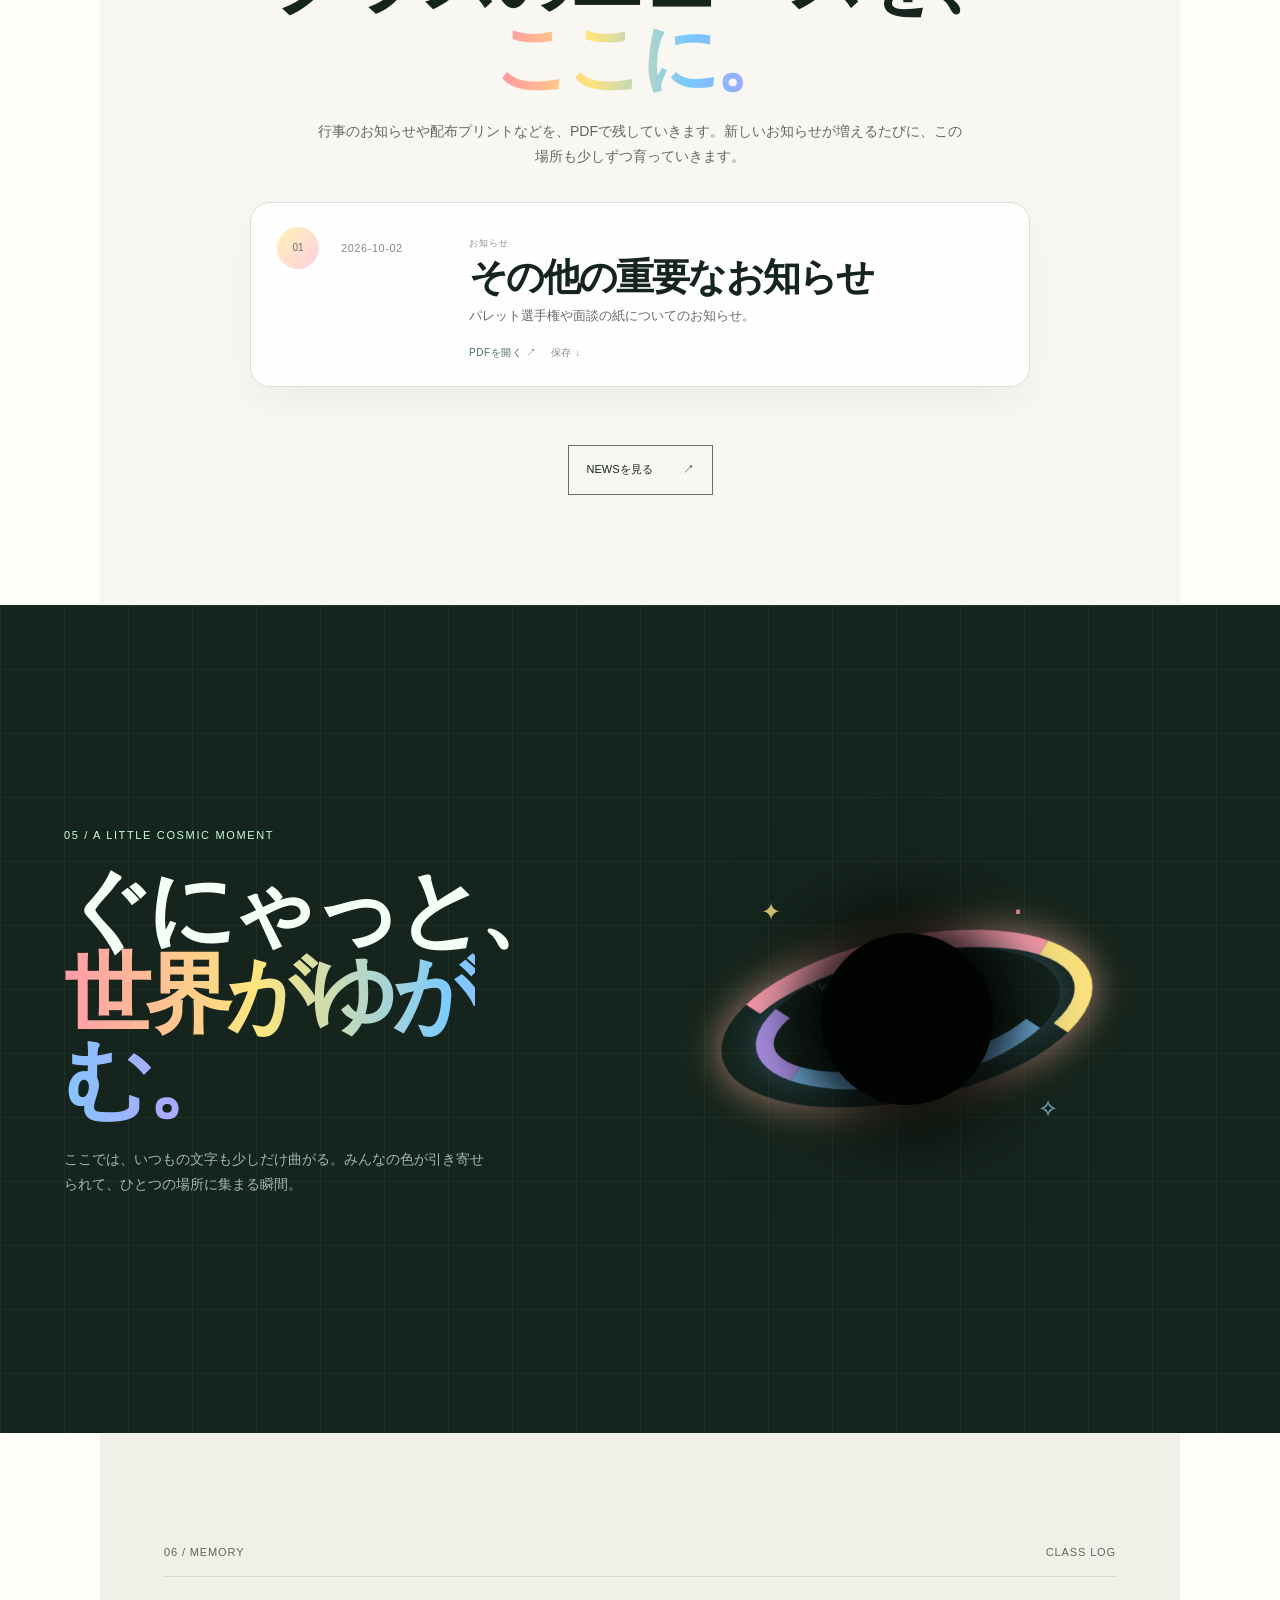
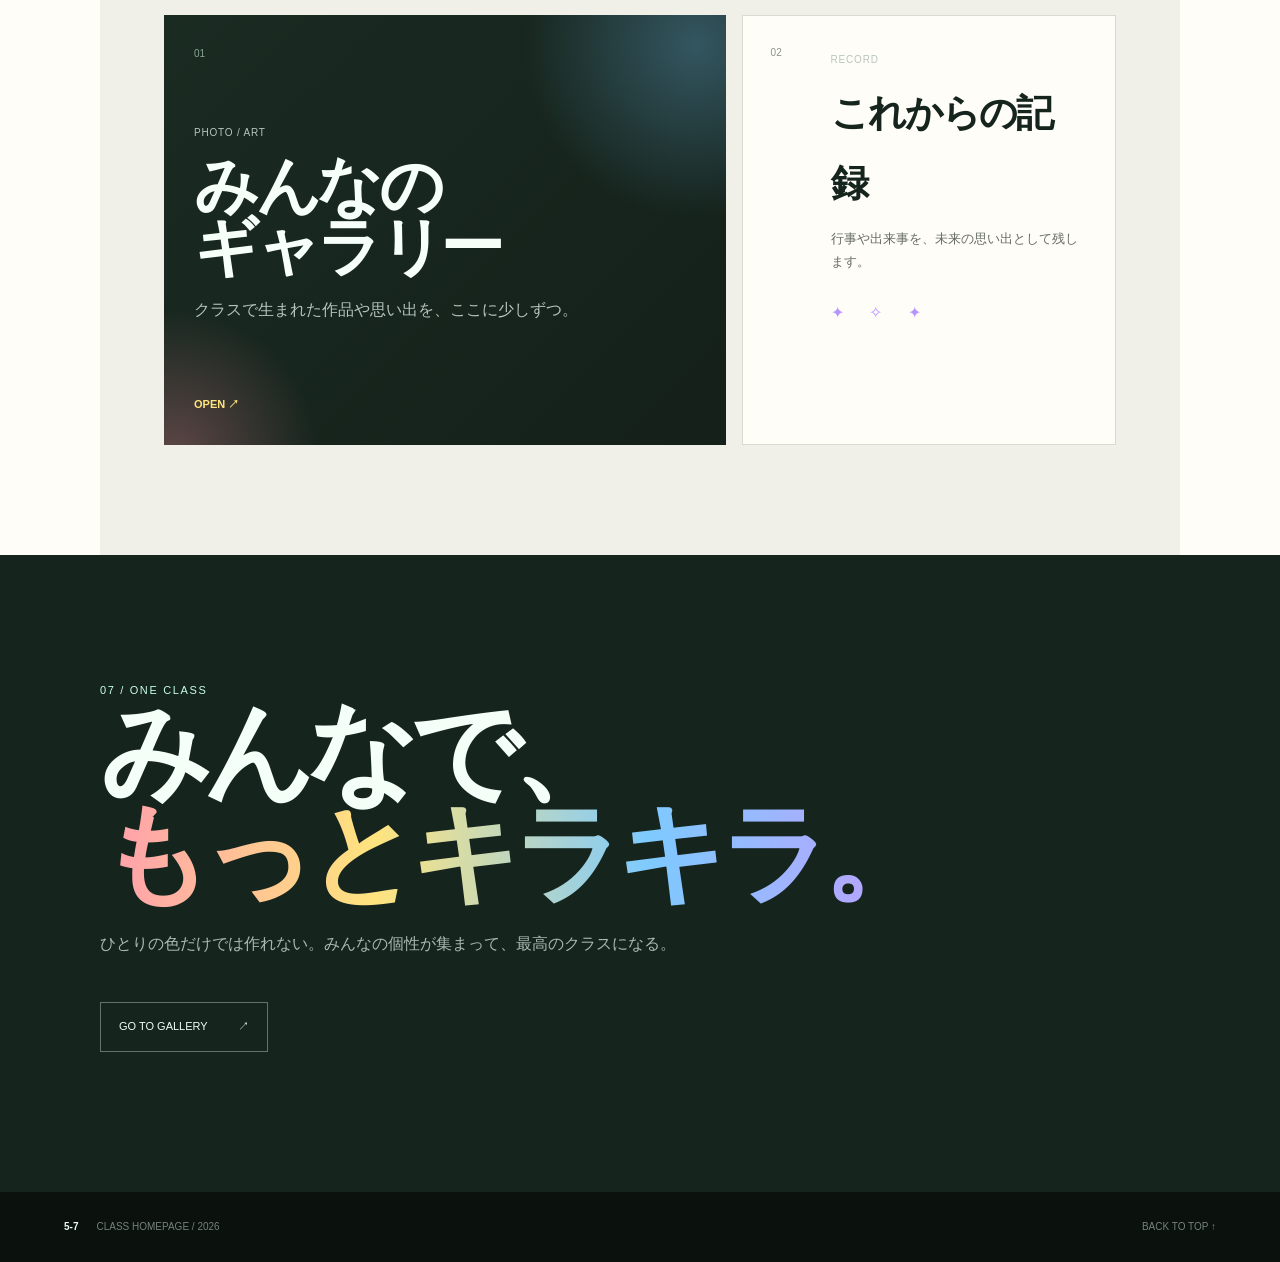
==== commit 73bf6282: "Update class name from 'midorino5-7' to '5-7'" ====
--- a/index.html
+++ b/index.html
@@ -3,9 +3,9 @@
 <head>
   <meta charset="utf-8">
   <meta name="viewport" content="width=device-width, initial-scale=1">
-  <meta name="description" content="midorino5-7 — 一人一人の個性が輝く最高のクラス。">
+  <meta name="description" content="5-7 — 一人一人の個性が輝く最高のクラス。">
   <meta name="theme-color" content="#15241d">
-  <title>midorino5-7 — class homepage</title>
+  <title>5-7 — class homepage</title>
   <link rel="icon" href="favicon.png" type="image/png">
   <link rel="stylesheet" href="style.css">
 </head>
@@ -16,7 +16,7 @@
   <header class="site-header">
     <a class="brand" href="index.html" aria-label="midorino5-7 home">
       <span class="brand-avatar"><img src="class-icon.png" alt=""></span>
-      <span>midorino5-7</span>
+      <span>5-7</span>
     </a>
     <button class="menu-button" id="menuButton" aria-label="メニューを開く" aria-expanded="false">
       <span></span><span></span>
@@ -36,7 +36,7 @@
         <a href="#memory"><b>06</b>MEMORY <span>↘</span></a>
         <a href="gallery.html"><b>07</b>GALLERY <span>↗</span></a>
       </nav>
-      <div class="menu-foot">midorino5-7 / CLASS HOMEPAGE</div>
+      <div class="menu-foot">5-7 / CLASS HOMEPAGE</div>
     </div>
   </aside>
 
@@ -49,13 +49,13 @@
       <div class="hero-orbit orbit-b"></div>
 
       <div class="hero-content reveal">
-        <p class="eyebrow">M5-7 // CLASS HOMEPAGE</p>
+        <p class="eyebrow">5-7 // CLASS HOMEPAGE</p>
         <h1>
           <span class="line">一人一人の</span>
           <span class="line gradient-text">個性が輝く。</span>
           <span class="line marker">最高のクラス。</span>
         </h1>
-        <p class="hero-copy">赤、青、黄色、緑、紫、虹色。<br>それぞれ違うからこそ、ひとつの景色が生まれる。</p>
+        <p class="hero-copy">赤、青、黄色、緑、紫、虹色など。<br>それぞれ違うからこそ、ひとつの景色が生まれる。</p>
         <a class="hero-link" href="#goal"><span>SCROLL TO DISCOVER</span><i>↓</i></a>
       </div>
 
@@ -74,7 +74,7 @@
       <div class="goal-grid">
         <div class="display reveal">一人一人の<br><em>個性</em>が輝く<br>最高のクラス。</div>
         <div class="body-copy reveal">
-          <p>midorino5-7の学級目標は、「一人一人の個性が輝く最高のクラス」。得意なことも、好きなことも、考え方も、みんなそれぞれ違う。</p>
+          <p>5-7の学級目標は、「一人一人の個性が輝く最高のクラス」。得意なことも、好きなことも、考え方も、みんなそれぞれ違う。</p>
           <p>違いをなくすのではなく、その違いを大切にして、みんなの色がいちばんきれいに見えるクラスを目指します。</p>
           <div class="meta-row"><span>THEME</span><b>INDIVIDUALITY / RESPECT / SMILE</b></div>
           <div class="meta-row"><span>VISION</span><b>EVERY COLOR CAN SHINE</b></div>
@@ -156,7 +156,7 @@
       </div>
 
       <div class="blackhole-stage reveal">
-        <div class="warp-text warp-one">M5-7 · M5-7 · M5-7 · M5-7 · </div>
+        <div class="warp-text warp-one">5-7 · 5-7 · 5-7 · 5-7 · </div>
         <div class="warp-text warp-two">EVERY COLOR CAN SHINE · </div>
         <div class="black-hole">
           <div class="accretion accretion-one"></div>
@@ -195,7 +195,7 @@
   </main>
 
   <footer class="footer">
-    <div><strong>midorino5-7</strong><span>CLASS HOMEPAGE / 2026</span></div>
+    <div><strong>5-7</strong><span>CLASS HOMEPAGE / 2026</span></div>
     <div><a href="#top">BACK TO TOP ↑</a></div>
   </footer>
   <script src="news-data.js"></script>
--- a/style.css
+++ b/style.css
@@ -111,21 +111,26 @@
 .menu {
   position: fixed;
   z-index: 60;
-  inset: 0;
-  background: rgba(10,18,14,.97);
+  top: 0;
+  right: 0;
+  bottom: 0;
+  width: min(330px, 86vw);
+  background: rgba(10,18,14,.98);
   color: #f7fff9;
+  border-left: 1px solid rgba(191,255,224,.12);
+  box-shadow: -20px 0 60px rgba(0,0,0,.18);
   transform: translateX(100%);
   transition: transform .55s cubic-bezier(.77,0,.18,1);
 }
 
 .menu.is-open { transform: none; }
-.menu-inner { height: 100%; max-width: var(--max); margin: auto; padding: 25px 5vw; display: flex; flex-direction: column; }
+.menu-inner { height: 100%; padding: 22px 24px 24px; display: flex; flex-direction: column; }
 .menu-top { display: flex; justify-content: space-between; font-size: 12px; letter-spacing: .08em; color: #8ba093; }
-.menu-top button { border: 0; background: none; color: #fff; font-size: 34px; line-height: 1; cursor: pointer; }
+.menu-top button { border: 0; background: none; color: #fff; font-size: 28px; line-height: 1; cursor: pointer; }
 .menu nav { margin: auto 0; }
-.menu nav a { display: flex; align-items: baseline; gap: 20px; padding: 12px 0; border-bottom: 1px solid #2c3b32; font-size: clamp(1.8rem, 5vw, 4.6rem); font-weight: 900; letter-spacing: -.05em; }
+.menu nav a { display: flex; align-items: baseline; gap: 18px; padding: 8px 0; border-bottom: 1px solid #2c3b32; font-size: clamp(1.35rem, 2.2vw, 1.9rem); font-weight: 900; letter-spacing: -.04em; }
 .menu nav a b { font-size: 12px; color: var(--green); }
-.menu nav a span { margin-left: auto; font-size: 18px; }
+.menu nav a span { margin-left: auto; font-size: 15px; }
 .menu nav a:hover { color: var(--green); }
 .menu-foot { font-size: 11px; color: #68766d; }
 
@@ -308,8 +313,9 @@
   .closing { padding: 90px 18px 105px; }
   .closing h2 { font-size: clamp(4rem, 16vw, 7rem); }
   .footer { padding: 22px 18px; gap: 12px; flex-direction: column; }
-  .menu nav a { font-size: 2.4rem; }
-  .menu-inner { padding: 20px 18px; }
+  .menu { width: min(310px, 88vw); }
+  .menu nav a { font-size: 1.45rem; padding: 7px 0; }
+  .menu-inner { padding: 18px 20px 22px; }
 }
 
 @media (prefers-reduced-motion: reduce) {
@@ -747,3 +753,172 @@
     font-size: 2rem;
   }
 }
+
+/* Photo gallery ---------------------------------------------------- */
+.gallery-help {
+  width: min(760px, 100%);
+  margin: 42px auto 0;
+  padding: 24px 26px;
+  display: grid;
+  grid-template-columns: auto minmax(0, 1fr);
+  gap: 20px;
+  align-items: center;
+  border: 1px solid #e0ded6;
+  border-radius: 20px;
+  background: rgba(255,255,255,.78);
+}
+
+.gallery-help h2 {
+  margin: 0 0 7px;
+  font-size: clamp(1.6rem, 3vw, 2.5rem);
+  letter-spacing: -.05em;
+}
+
+.gallery-help p {
+  margin: 0;
+  color: #676e67;
+  font-size: 13px;
+  line-height: 1.8;
+}
+
+.gallery-help code {
+  padding: 2px 6px;
+  border-radius: 6px;
+  background: #eef1ec;
+  font-family: Consolas, monospace;
+  font-size: .9em;
+}
+
+.photo-grid {
+  width: min(980px, 100%);
+  margin: 28px auto 0;
+  display: grid;
+  grid-template-columns: repeat(3, 1fr);
+  gap: 16px;
+}
+
+.photo-card {
+  overflow: hidden;
+  border: 1px solid #dfded6;
+  border-radius: 20px;
+  background: #fffdf8;
+  box-shadow: 0 14px 34px rgba(30,45,38,.045);
+  transition: transform .3s, box-shadow .3s;
+}
+
+.photo-card:hover {
+  transform: translateY(-5px);
+  box-shadow: 0 24px 48px rgba(30,45,38,.09);
+}
+
+.photo-button {
+  display: block;
+  width: 100%;
+  padding: 0;
+  border: 0;
+  background: none;
+  cursor: zoom-in;
+}
+
+.photo-card img {
+  display: block;
+  width: 100%;
+  aspect-ratio: 4 / 3;
+  object-fit: cover;
+}
+
+.photo-body {
+  padding: 18px 19px 20px;
+}
+
+.photo-body small {
+  color: #899188;
+  font-size: 9px;
+  letter-spacing: .12em;
+}
+
+.photo-body h2 {
+  margin: 6px 0 6px;
+  font-size: 1.5rem;
+  letter-spacing: -.04em;
+}
+
+.photo-body p {
+  margin: 0;
+  color: #676e67;
+  font-size: 12px;
+  line-height: 1.75;
+}
+
+.lightbox {
+  position: fixed;
+  inset: 0;
+  display: grid;
+  place-items: center;
+  padding: 28px;
+  background: rgba(10,18,14,.92);
+  opacity: 0;
+  visibility: hidden;
+  pointer-events: none;
+  transition: opacity .25s, visibility .25s;
+  z-index: 100;
+}
+
+.lightbox.is-open {
+  opacity: 1;
+  visibility: visible;
+  pointer-events: auto;
+}
+
+.lightbox figure {
+  max-width: min(1100px, 95vw);
+  max-height: 90vh;
+  margin: 0;
+}
+
+.lightbox img {
+  display: block;
+  max-width: 100%;
+  max-height: 78vh;
+  margin: auto;
+  border-radius: 16px;
+  box-shadow: 0 25px 80px rgba(0,0,0,.4);
+}
+
+.lightbox figcaption {
+  margin-top: 12px;
+  color: #eefbf3;
+  text-align: center;
+  font-size: 12px;
+}
+
+.lightbox-close {
+  position: absolute;
+  top: 18px;
+  right: 24px;
+  width: 44px;
+  height: 44px;
+  border: 1px solid rgba(255,255,255,.25);
+  border-radius: 50%;
+  color: white;
+  background: rgba(255,255,255,.08);
+  font-size: 24px;
+  cursor: pointer;
+}
+
+@media (max-width: 900px) {
+  .photo-grid {
+    grid-template-columns: repeat(2, 1fr);
+  }
+}
+
+@media (max-width: 760px) {
+  .gallery-help {
+    grid-template-columns: 1fr;
+    gap: 13px;
+  }
+
+  .photo-grid {
+    grid-template-columns: 1fr;
+  }
+}
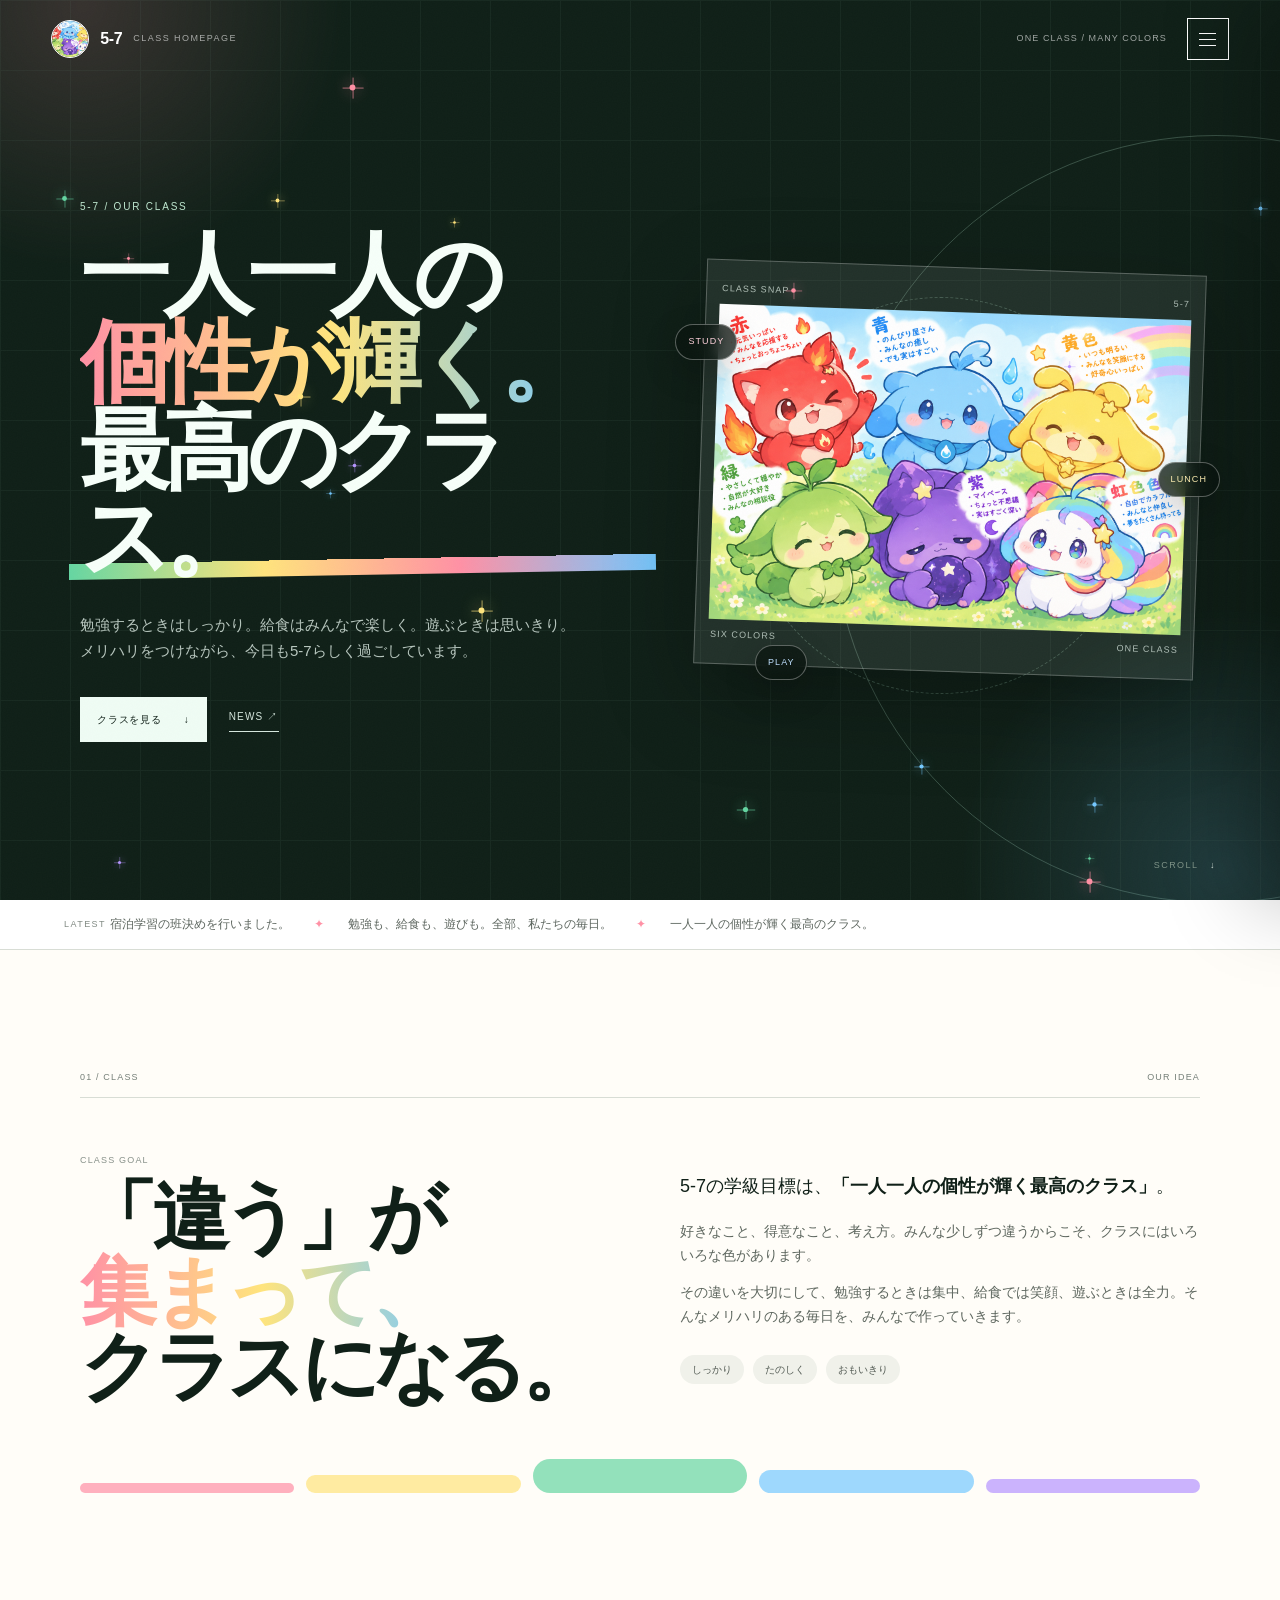
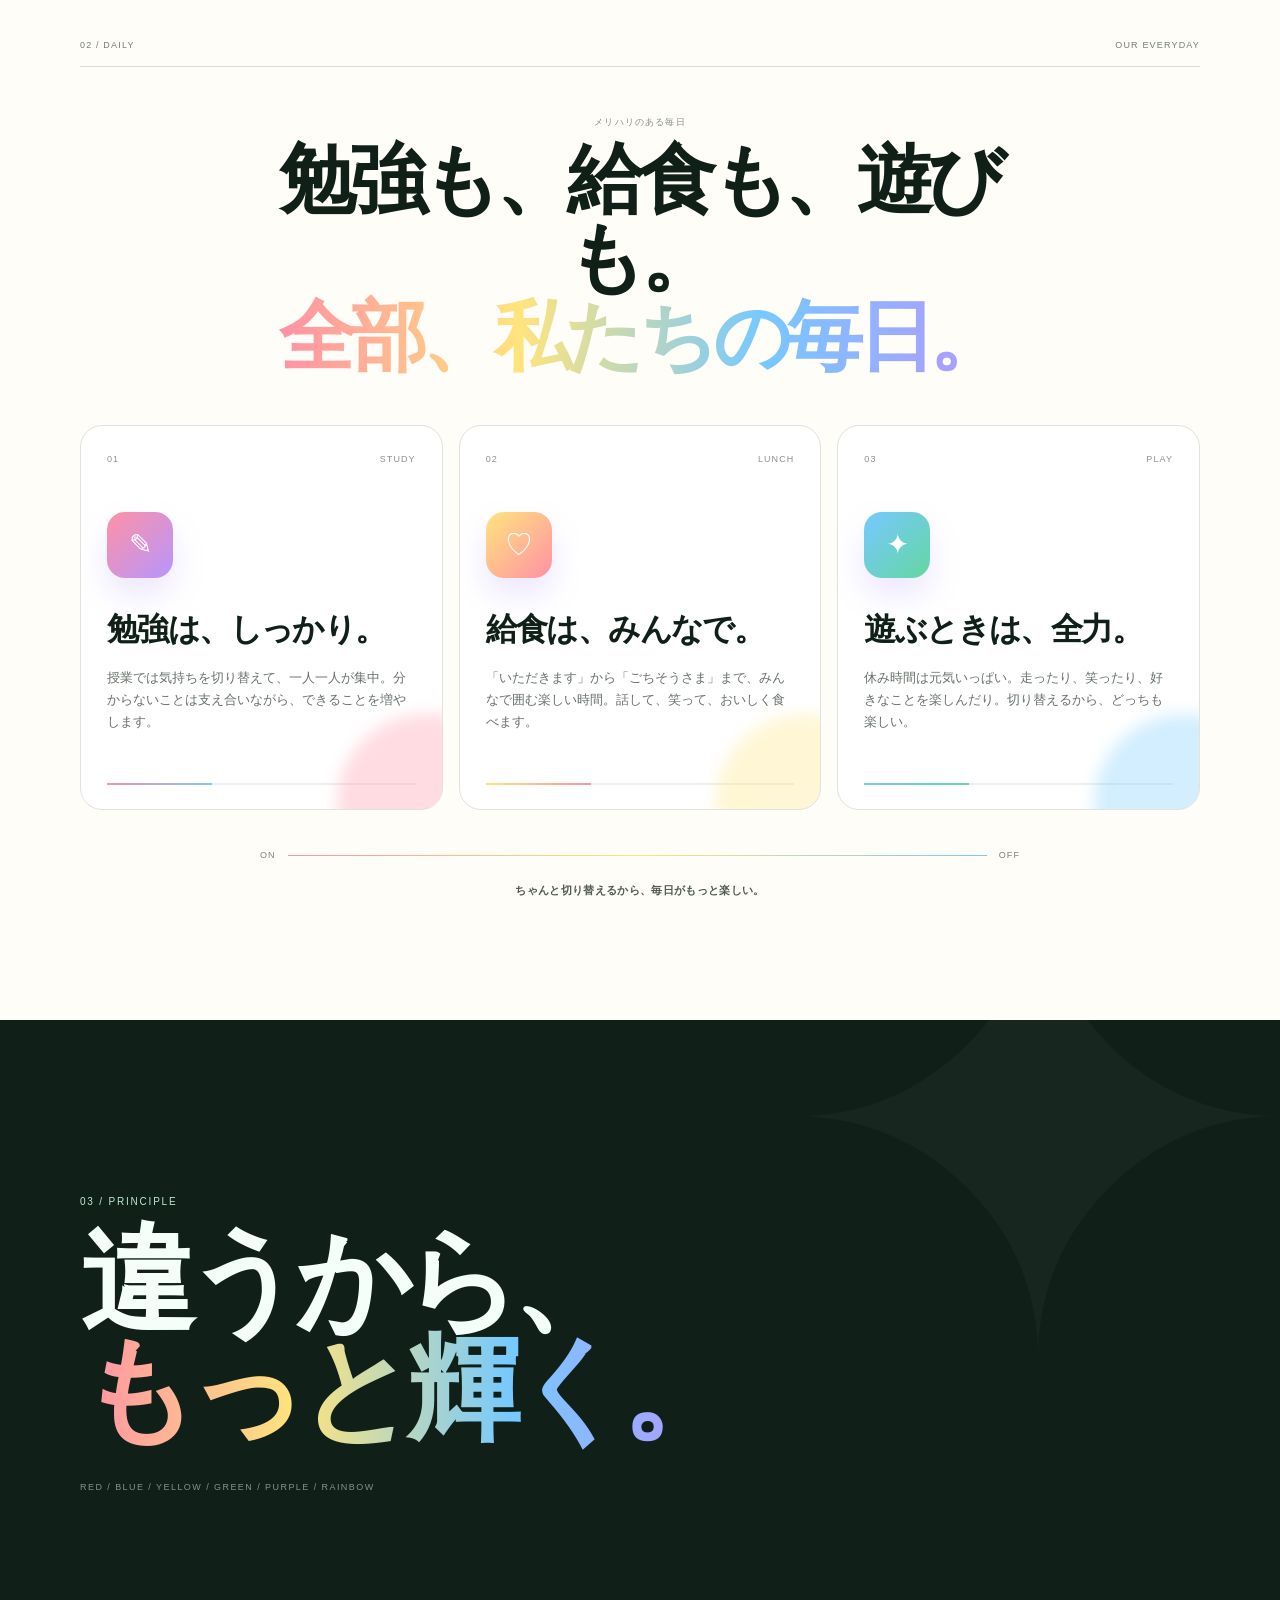
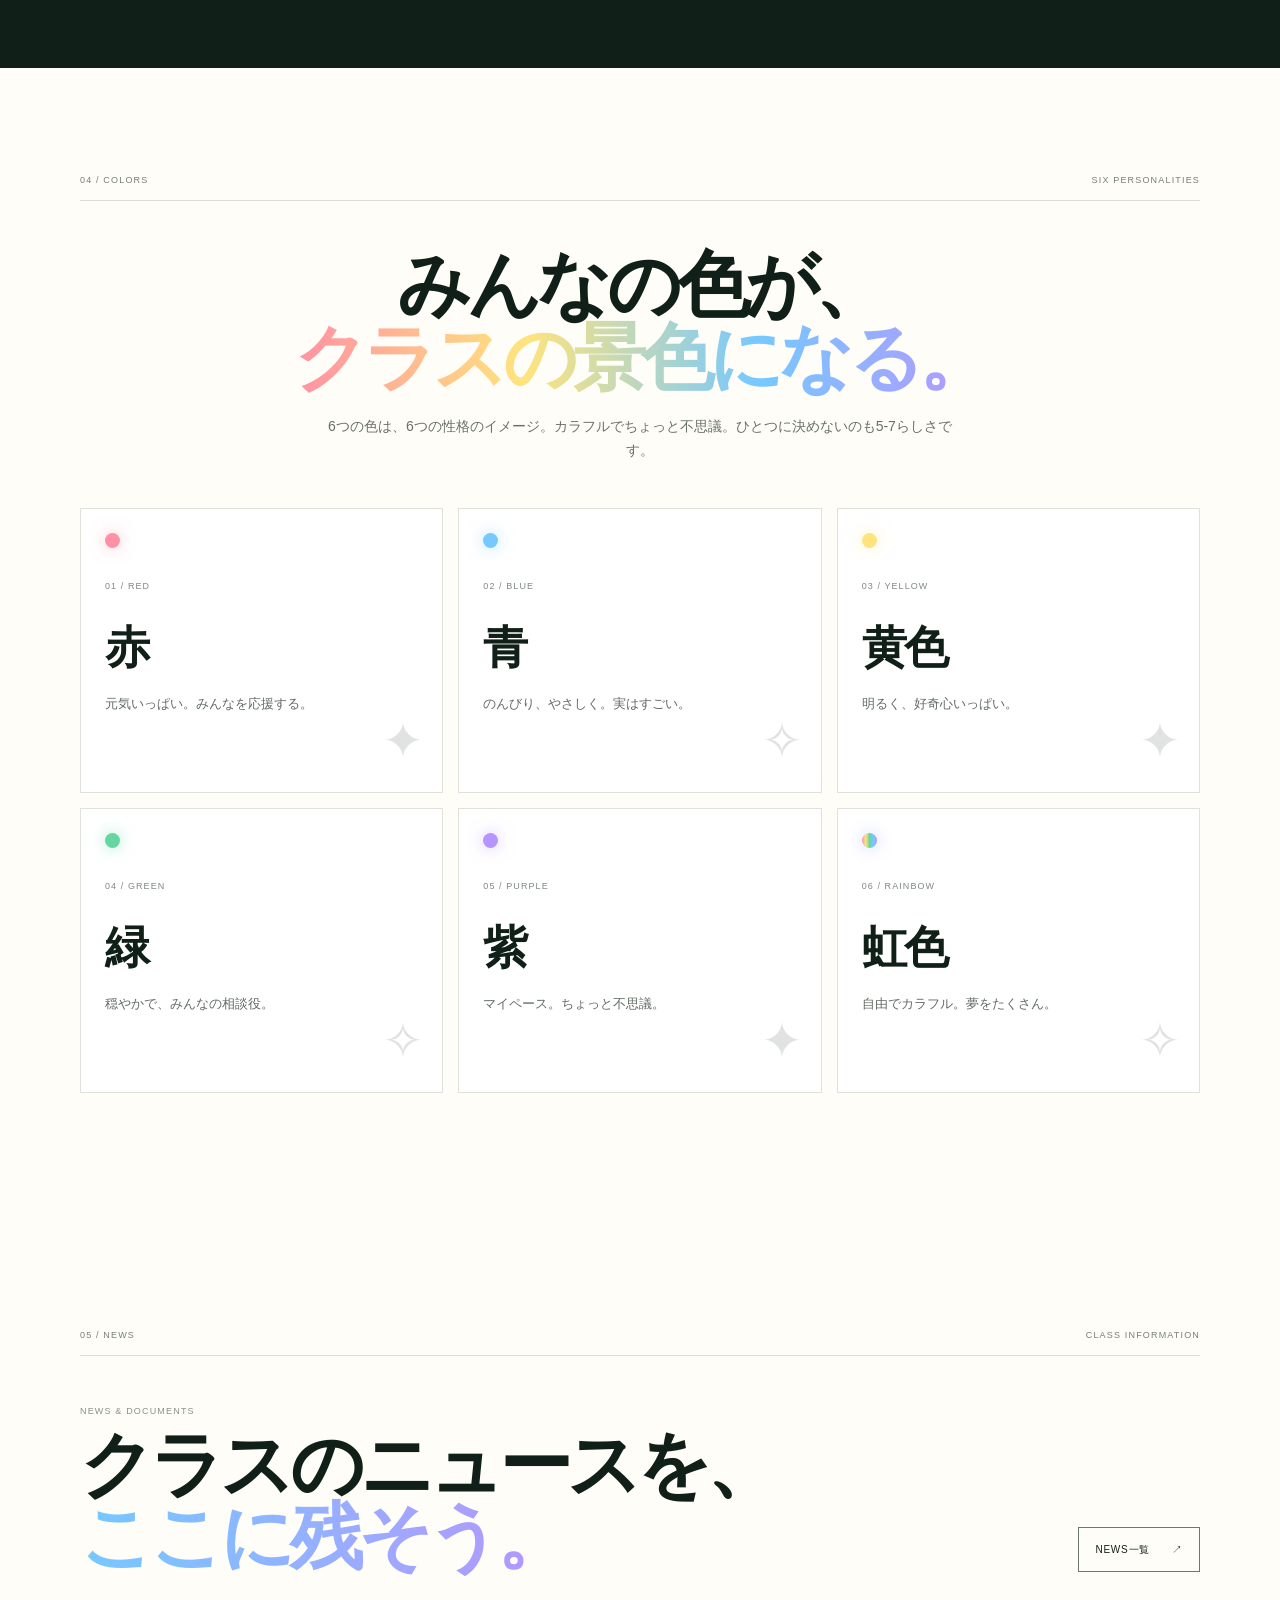
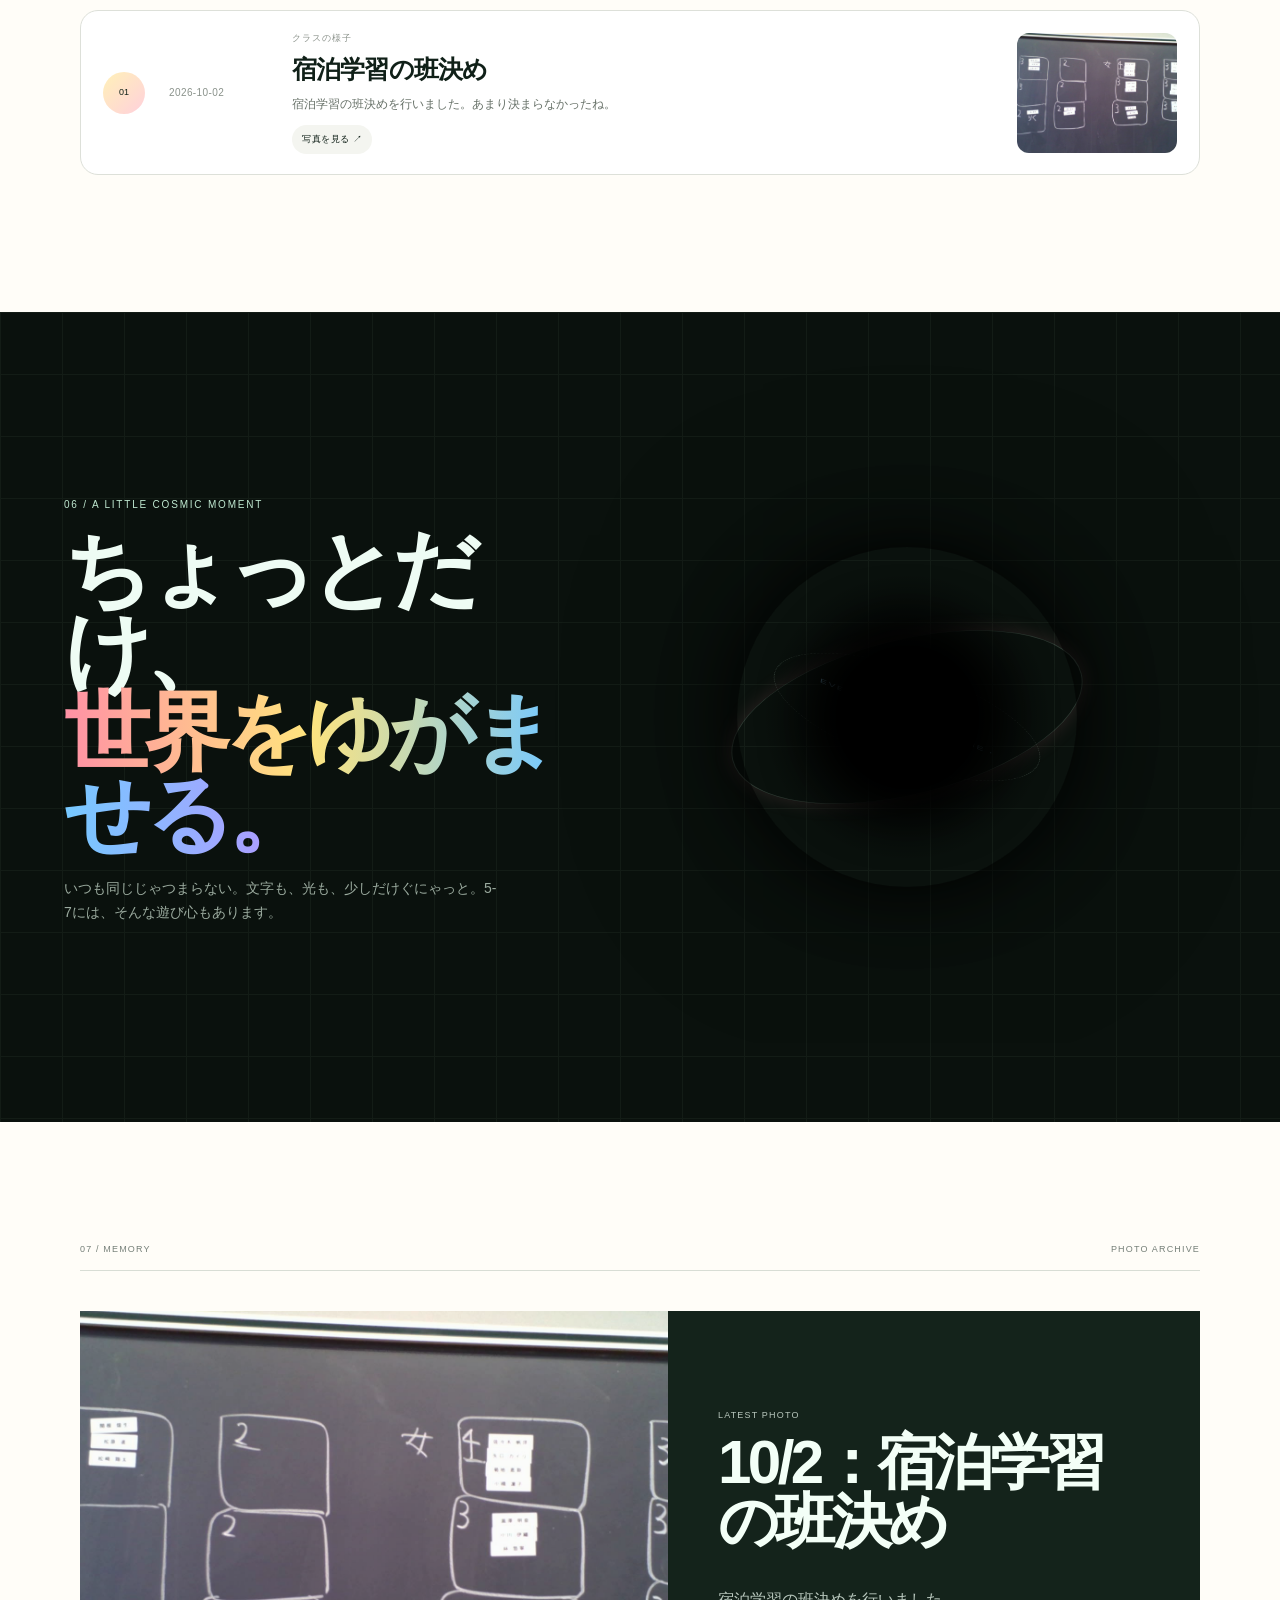
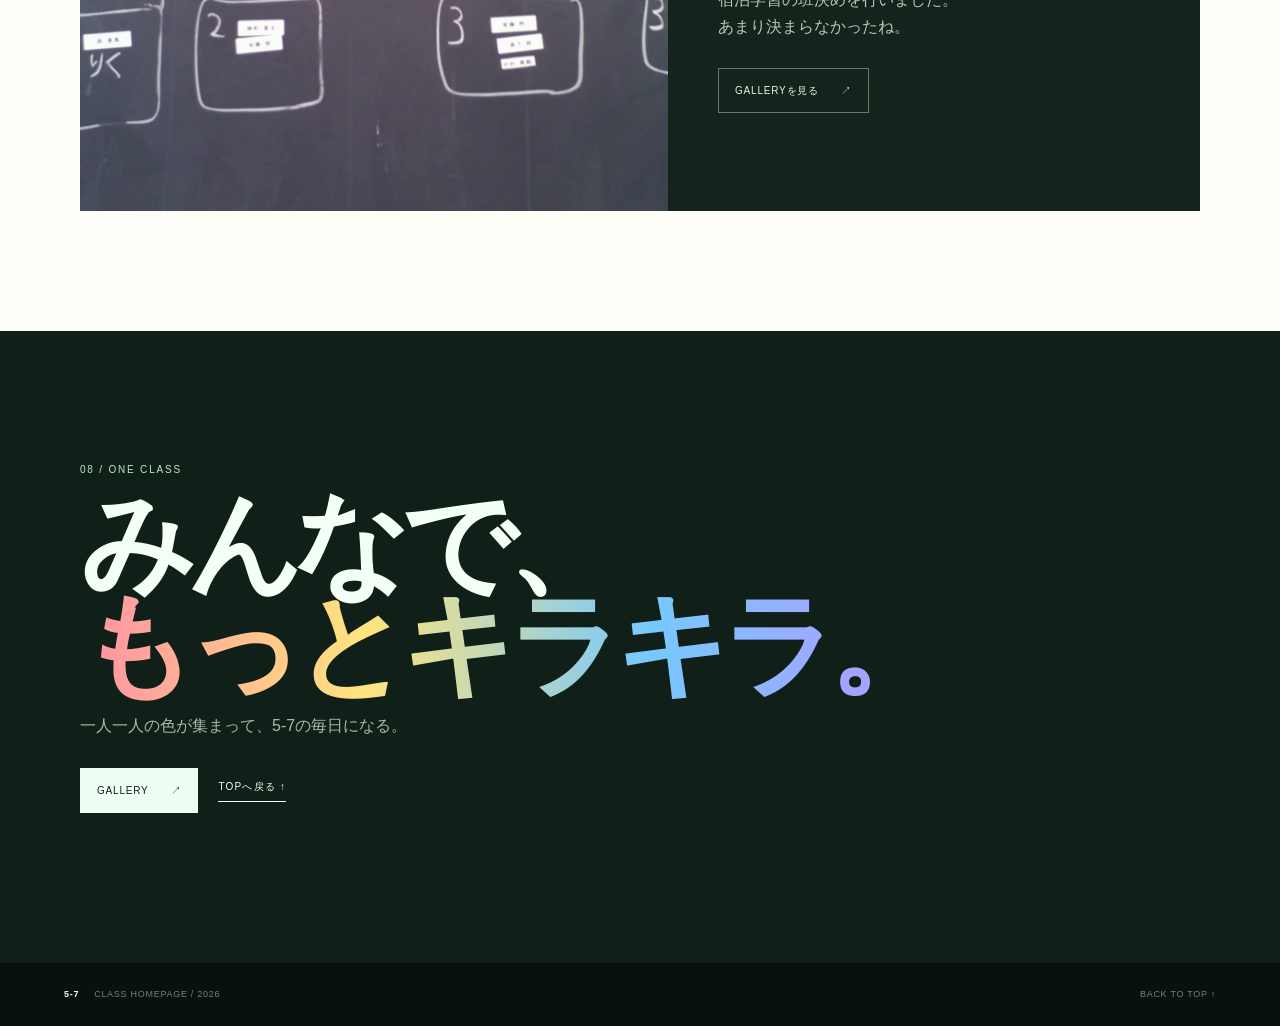
==== commit 22334e2c: "Add files via upload" ====
--- a/index.html
+++ b/index.html
@@ -3,201 +3,224 @@
 <head>
   <meta charset="utf-8">
   <meta name="viewport" content="width=device-width, initial-scale=1">
-  <meta name="description" content="5-7 — 一人一人の個性が輝く最高のクラス。">
-  <meta name="theme-color" content="#15241d">
-  <title>5-7 — class homepage</title>
+  <meta name="description" content="5-7 一人一人の個性が輝く最高のクラス。勉強、給食、遊び。メリハリを大切にするクラスのホームページです。">
+  <meta name="theme-color" content="#102018">
+  <title>5-7 | Class Homepage</title>
   <link rel="icon" href="favicon.png" type="image/png">
   <link rel="stylesheet" href="style.css">
 </head>
-<body>
-  <div class="noise" aria-hidden="true"></div>
+<body class="home-page">
+  <div class="page-noise" aria-hidden="true"></div>
   <div class="sparkles" id="sparkles" aria-hidden="true"></div>
 
-  <header class="site-header">
-    <a class="brand" href="index.html" aria-label="midorino5-7 home">
-      <span class="brand-avatar"><img src="class-icon.png" alt=""></span>
-      <span>5-7</span>
+  <header class="header">
+    <a class="brand" href="index.html">
+      <span class="brand-mark"><img src="class-icon.png" alt=""></span>
+      <span class="brand-name">5-7</span>
+      <span class="brand-sub">CLASS HOMEPAGE</span>
     </a>
-    <button class="menu-button" id="menuButton" aria-label="メニューを開く" aria-expanded="false">
-      <span></span><span></span>
-    </button>
+
+    <div class="header-right">
+      <span class="header-note">ONE CLASS / MANY COLORS</span>
+      <button class="menu-button" id="menuButton" type="button" aria-expanded="false" aria-controls="menuPanel" aria-label="メニューを開く">
+        <span></span><span></span><span></span>
+      </button>
+    </div>
   </header>
 
-  <aside class="menu" id="menu" aria-hidden="true">
-    <div class="menu-inner">
-      <div class="menu-top"><span>INDEX / NAVIGATION</span><button id="menuClose" aria-label="閉じる">×</button></div>
-      <nav>
-        <a href="index.html"><b>01</b>HOME <span>↗</span></a>
-        <a href="#goal"><b>02</b>CLASS GOAL <span>↘</span></a>
-        <a href="#daily"><b>02</b>DAILY RHYTHM <span>↘</span></a>
-        <a href="#colors"><b>03</b>COLORS <span>↘</span></a>
-        <a href="news.html"><b>04</b>NEWS <span>↗</span></a>
-        <a href="#blackhole"><b>05</b>BLACK HOLE <span>↘</span></a>
-        <a href="#memory"><b>06</b>MEMORY <span>↘</span></a>
-        <a href="gallery.html"><b>07</b>GALLERY <span>↗</span></a>
+  <aside class="menu-panel" id="menuPanel" aria-hidden="true">
+    <div class="menu-panel-inner">
+      <div class="menu-top">
+        <span>MENU</span>
+        <button class="menu-close" id="menuClose" type="button" aria-label="メニューを閉じる">×</button>
+      </div>
+      <nav class="menu-links" aria-label="サイト内メニュー">
+        <a href="index.html"><span>01</span><strong>HOME</strong><em>→</em></a>
+        <a href="#class"><span>02</span><strong>CLASS</strong><em>↓</em></a>
+        <a href="#daily"><span>03</span><strong>DAILY</strong><em>↓</em></a>
+        <a href="news.html"><span>04</span><strong>NEWS</strong><em>→</em></a>
+        <a href="#colors"><span>05</span><strong>COLORS</strong><em>↓</em></a>
+        <a href="gallery.html"><span>06</span><strong>GALLERY</strong><em>→</em></a>
       </nav>
-      <div class="menu-foot">5-7 / CLASS HOMEPAGE</div>
+      <div class="menu-bottom">5-7 / YOUR EVERYDAY</div>
     </div>
   </aside>
 
   <main>
     <section class="hero" id="top">
-      <div class="hero-glow glow-a"></div>
-      <div class="hero-glow glow-b"></div>
-      <div class="hero-grid"></div>
-      <div class="hero-orbit orbit-a"></div>
-      <div class="hero-orbit orbit-b"></div>
-
-      <div class="hero-content reveal">
-        <p class="eyebrow">5-7 // CLASS HOMEPAGE</p>
-        <h1>
-          <span class="line">一人一人の</span>
-          <span class="line gradient-text">個性が輝く。</span>
-          <span class="line marker">最高のクラス。</span>
-        </h1>
-        <p class="hero-copy">赤、青、黄色、緑、紫、虹色など。<br>それぞれ違うからこそ、ひとつの景色が生まれる。</p>
-        <a class="hero-link" href="#goal"><span>SCROLL TO DISCOVER</span><i>↓</i></a>
-      </div>
-
-      <div class="hero-art reveal">
-        <div class="art-ring"></div>
-        <div class="art-card">
-          <img src="class-icon.png" alt="6色のかわいいキャラクターが並ぶイラスト">
-        </div>
-        <div class="art-label">SIX COLORS / ONE CLASS</div>
-      </div>
-      <div class="hero-index">01—07</div>
-    </section>
-
-    <section class="intro section" id="goal">
-      <div class="section-head reveal"><span>01 / CLASS GOAL</span><span>OUR MOTTO</span></div>
-      <div class="goal-grid">
-        <div class="display reveal">一人一人の<br><em>個性</em>が輝く<br>最高のクラス。</div>
-        <div class="body-copy reveal">
-          <p>5-7の学級目標は、「一人一人の個性が輝く最高のクラス」。得意なことも、好きなことも、考え方も、みんなそれぞれ違う。</p>
-          <p>違いをなくすのではなく、その違いを大切にして、みんなの色がいちばんきれいに見えるクラスを目指します。</p>
-          <div class="meta-row"><span>THEME</span><b>INDIVIDUALITY / RESPECT / SMILE</b></div>
-          <div class="meta-row"><span>VISION</span><b>EVERY COLOR CAN SHINE</b></div>
-        </div>
-      </div>
-      <div class="cute-note reveal" aria-hidden="true">
-        <span class="cute-face">✦</span>
-        <span class="cute-bubble">それぞれ違って、それでいい。</span>
-      </div>
-    </section>
-
-    <section class="daily section" id="daily">
-      <div class="section-head reveal"><span>02 / DAILY RHYTHM</span><span>OUR EVERYDAY</span></div>
-      <div class="daily-intro reveal">
-        <p class="daily-kicker">しっかりやる。いっぱい笑う。切り替える。</p>
+      <div class="hero-backdrop" aria-hidden="true">
+        <div class="hero-orbit orbit-one"></div>
+        <div class="hero-orbit orbit-two"></div>
+        <div class="hero-blob blob-pink"></div>
+        <div class="hero-blob blob-blue"></div>
+        <div class="hero-grid"></div>
+      </div>
+
+      <div class="hero-inner">
+        <div class="hero-copy reveal">
+          <p class="small-label">5-7 / OUR CLASS</p>
+          <h1>一人一人の<br><span>個性が輝く。</span><br><b>最高のクラス。</b></h1>
+          <p class="hero-lead">勉強するときはしっかり。給食はみんなで楽しく。遊ぶときは思いきり。<br>メリハリをつけながら、今日も5-7らしく過ごしています。</p>
+          <div class="hero-actions">
+            <a class="primary-button" href="#class">クラスを見る <span>↓</span></a>
+            <a class="text-button" href="news.html">NEWS <span>↗</span></a>
+          </div>
+        </div>
+
+        <div class="hero-visual reveal">
+          <div class="hero-card">
+            <div class="hero-card-top"><span>CLASS SNAP</span><span>5-7</span></div>
+            <img src="class-icon.png" alt="赤・青・黄色・緑・紫・虹色の6色のキャラクター">
+            <div class="hero-card-bottom"><span>SIX COLORS</span><span>ONE CLASS</span></div>
+          </div>
+          <span class="float-tag tag-study">STUDY</span>
+          <span class="float-tag tag-lunch">LUNCH</span>
+          <span class="float-tag tag-play">PLAY</span>
+        </div>
+      </div>
+
+      <div class="hero-scroll">SCROLL <span>↓</span></div>
+    </section>
+
+    <section class="notice-strip">
+      <div class="notice-label">LATEST</div>
+      <div class="notice-track"><span>宿泊学習の班決めを行いました。</span><i>✦</i><span>勉強も、給食も、遊びも。全部、私たちの毎日。</span><i>✦</i><span>一人一人の個性が輝く最高のクラス。</span></div>
+    </section>
+
+    <section class="section class-section" id="class">
+      <div class="section-kicker reveal"><span>01 / CLASS</span><span>OUR IDEA</span></div>
+      <div class="class-layout">
+        <div class="class-title reveal">
+          <p class="tiny-label">CLASS GOAL</p>
+          <h2>「違う」が<br><span>集まって、</span><br>クラスになる。</h2>
+        </div>
+        <div class="class-copy reveal">
+          <p class="lead">5-7の学級目標は、<strong>「一人一人の個性が輝く最高のクラス」</strong>。</p>
+          <p>好きなこと、得意なこと、考え方。みんな少しずつ違うからこそ、クラスにはいろいろな色があります。</p>
+          <p>その違いを大切にして、勉強するときは集中、給食では笑顔、遊ぶときは全力。そんなメリハリのある毎日を、みんなで作っていきます。</p>
+          <div class="class-values">
+            <span>しっかり</span><span>たのしく</span><span>おもいきり</span>
+          </div>
+        </div>
+      </div>
+      <div class="class-wave" aria-hidden="true"><span></span><span></span><span></span><span></span><span></span></div>
+    </section>
+
+    <section class="section daily-section" id="daily">
+      <div class="section-kicker reveal"><span>02 / DAILY</span><span>OUR EVERYDAY</span></div>
+      <div class="daily-heading reveal">
+        <p class="tiny-label">メリハリのある毎日</p>
         <h2>勉強も、給食も、遊びも。<br><span>全部、私たちの毎日。</span></h2>
-        <p class="daily-copy">私たちのクラスは、勉強するときはしっかり取り組み、給食はみんなで楽しく食べ、休み時間や放課後には思いきり遊ぶ。メリハリをつけながら、毎日を楽しく過ごしています。</p>
-      </div>
-      <div class="rhythm-list">
-        <article class="rhythm-item reveal">
-          <div class="rhythm-badge study">01</div>
-          <div class="rhythm-main"><span class="rhythm-label">STUDY / 集中</span><h3>勉強は、しっかり。</h3><p>授業では気持ちを切り替えて、一人一人が自分の力を伸ばす時間に。分からないところも、みんなで支え合います。</p></div>
-          <div class="rhythm-symbol" aria-hidden="true">✎</div>
+      </div>
+
+      <div class="daily-cards">
+        <article class="daily-card study reveal">
+          <div class="daily-card-top"><span>01</span><span>STUDY</span></div>
+          <div class="daily-icon">✎</div>
+          <h3>勉強は、しっかり。</h3>
+          <p>授業では気持ちを切り替えて、一人一人が集中。分からないことは支え合いながら、できることを増やします。</p>
+          <div class="daily-line"><i></i></div>
         </article>
-        <article class="rhythm-item reveal">
-          <div class="rhythm-badge lunch">02</div>
-          <div class="rhythm-main"><span class="rhythm-label">LUNCH / にこにこ</span><h3>給食は、みんなで。</h3><p>「いただきます」から「ごちそうさま」まで、みんなで囲む楽しい時間。話して、笑って、おいしく食べます。</p></div>
-          <div class="rhythm-symbol" aria-hidden="true">♡</div>
+        <article class="daily-card lunch reveal">
+          <div class="daily-card-top"><span>02</span><span>LUNCH</span></div>
+          <div class="daily-icon">♡</div>
+          <h3>給食は、みんなで。</h3>
+          <p>「いただきます」から「ごちそうさま」まで、みんなで囲む楽しい時間。話して、笑って、おいしく食べます。</p>
+          <div class="daily-line"><i></i></div>
         </article>
-        <article class="rhythm-item reveal">
-          <div class="rhythm-badge play">03</div>
-          <div class="rhythm-main"><span class="rhythm-label">PLAY / 思いきり</span><h3>遊ぶときは、全力。</h3><p>休み時間には元気いっぱい。笑ったり走ったり、好きなことを楽しんだり。切り替えながら毎日を過ごします。</p></div>
-          <div class="rhythm-symbol" aria-hidden="true">✦</div>
+        <article class="daily-card play reveal">
+          <div class="daily-card-top"><span>03</span><span>PLAY</span></div>
+          <div class="daily-icon">✦</div>
+          <h3>遊ぶときは、全力。</h3>
+          <p>休み時間は元気いっぱい。走ったり、笑ったり、好きなことを楽しんだり。切り替えるから、どっちも楽しい。</p>
+          <div class="daily-line"><i></i></div>
         </article>
       </div>
-      <div class="daily-note reveal"><span>ON</span><div class="note-line"></div><span>OFF</span><strong>ちゃんと切り替えるから、どっちも楽しい。</strong></div>
-    </section>
-
-    <section class="manifesto section-dark">
-      <div class="manifesto-stars" aria-hidden="true"></div>
-      <div class="manifesto-inner reveal">
-        <p class="eyebrow">03 / PRINCIPLE</p>
-        <p class="quote">違うから、<br><span>もっと輝く。</span></p>
-        <div class="quote-note">RED + BLUE + YELLOW + GREEN + PURPLE + RAINBOW = ONE CLASS</div>
-      </div>
-    </section>
-
-    <section class="colors section" id="colors">
-      <div class="section-head reveal"><span>04 / COLORS</span><span>SIX PERSONALITIES</span></div>
+
+      <div class="switch-line reveal"><span>ON</span><div></div><span>OFF</span><strong>ちゃんと切り替えるから、毎日がもっと楽しい。</strong></div>
+    </section>
+
+    <section class="statement">
+      <div class="statement-star" aria-hidden="true">✦</div>
+      <div class="statement-inner reveal">
+        <p class="small-label">03 / PRINCIPLE</p>
+        <p class="statement-text">違うから、<br><span>もっと輝く。</span></p>
+        <p class="statement-sub">RED / BLUE / YELLOW / GREEN / PURPLE / RAINBOW</p>
+      </div>
+    </section>
+
+    <section class="section colors-section" id="colors">
+      <div class="section-kicker reveal"><span>04 / COLORS</span><span>SIX PERSONALITIES</span></div>
+      <div class="colors-intro reveal">
+        <h2>みんなの色が、<br><span>クラスの景色になる。</span></h2>
+        <p>6つの色は、6つの性格のイメージ。カラフルでちょっと不思議。ひとつに決めないのも5-7らしさです。</p>
+      </div>
       <div class="color-grid">
-        <article class="color-card red reveal"><span class="color-dot"></span><span class="color-no">01</span><h2>赤</h2><p>元気いっぱい。みんなを応援する、ちょっとおっちょこちょい。</p><span class="card-sparkle">✦</span></article>
-        <article class="color-card blue reveal"><span class="color-dot"></span><span class="color-no">02</span><h2>青</h2><p>のんびり屋さん。みんなの癒し。でも実はすごい。</p><span class="card-sparkle">✧</span></article>
-        <article class="color-card yellow reveal"><span class="color-dot"></span><span class="color-no">03</span><h2>黄色</h2><p>いつも明るい。みんなを笑顔にする、好奇心いっぱい。</p><span class="card-sparkle">✦</span></article>
-        <article class="color-card green reveal"><span class="color-dot"></span><span class="color-no">04</span><h2>緑</h2><p>やさしくて穏やか。自然が大好き。みんなの相談役。</p><span class="card-sparkle">✧</span></article>
-        <article class="color-card purple reveal"><span class="color-dot"></span><span class="color-no">05</span><h2>紫</h2><p>マイペースでちょっと不思議。でも実はすごく深い。</p><span class="card-sparkle">✦</span></article>
-        <article class="color-card rainbow reveal"><span class="color-dot"></span><span class="color-no">06</span><h2>虹色</h2><p>自由でカラフル。みんなと仲良し。夢をたくさん持ってる。</p><span class="card-sparkle">✧</span></article>
-      </div>
-    </section>
-
-    <section class="news section" id="news">
-      <div class="section-head reveal"><span>04 / NEWS</span><span>CLASS INFORMATION</span></div>
-      <div class="news-intro reveal">
-        <p class="news-kicker">NOTICES / PDF ARCHIVE</p>
-        <h2>クラスのニュースを、<span>ここに。</span></h2>
-        <p>行事のお知らせや配布プリントなどを、PDFで残していきます。新しいお知らせが増えるたびに、この場所も少しずつ育っていきます。</p>
-      </div>
-      <div class="news-list compact" id="homeNewsList"></div>
-      <div class="news-actions reveal">
-        <a class="button light" href="news.html">NEWSを見る <span>↗</span></a>
-      </div>
-    </section>
-
-    <section class="blackhole section-dark" id="blackhole">
-      <div class="blackhole-grid"></div>
-      <div class="blackhole-copy reveal">
-        <p class="eyebrow">05 / A LITTLE COSMIC MOMENT</p>
-        <h2>ぐにゃっと、<br><span>世界がゆがむ。</span></h2>
-        <p>ここでは、いつもの文字も少しだけ曲がる。みんなの色が引き寄せられて、ひとつの場所に集まる瞬間。</p>
-      </div>
-
-      <div class="blackhole-stage reveal">
-        <div class="warp-text warp-one">5-7 · 5-7 · 5-7 · 5-7 · </div>
-        <div class="warp-text warp-two">EVERY COLOR CAN SHINE · </div>
-        <div class="black-hole">
-          <div class="accretion accretion-one"></div>
-          <div class="accretion accretion-two"></div>
-          <div class="black-core"></div>
-          <span class="hole-star star-a">✦</span>
-          <span class="hole-star star-b">✧</span>
-          <span class="hole-star star-c">·</span>
-        </div>
-      </div>
-    </section>
-
-    <section class="memory section" id="memory">
-      <div class="section-head reveal"><span>06 / MEMORY</span><span>CLASS LOG</span></div>
-      <div class="memory-grid">
-        <a class="memory-card big reveal" href="gallery.html">
-          <span class="memory-index">01</span>
-          <div><small>PHOTO / ART</small><h2>みんなの<br>ギャラリー</h2><p>クラスで生まれた作品や思い出を、ここに少しずつ。</p></div>
-          <strong>OPEN ↗</strong>
-        </a>
-        <article class="mini-card only-card reveal">
-          <span>02</span>
-          <div><small>RECORD</small><h3>これからの記録</h3><p>行事や出来事を、未来の思い出として残します。</p><div class="tiny-stars">✦　✧　✦</div></div>
-        </article>
-      </div>
-    </section>
-
-    <section class="closing section-dark">
+        <article class="color-card red reveal"><span class="color-dot"></span><small>01 / RED</small><h3>赤</h3><p>元気いっぱい。みんなを応援する。</p><em>✦</em></article>
+        <article class="color-card blue reveal"><span class="color-dot"></span><small>02 / BLUE</small><h3>青</h3><p>のんびり、やさしく。実はすごい。</p><em>✧</em></article>
+        <article class="color-card yellow reveal"><span class="color-dot"></span><small>03 / YELLOW</small><h3>黄色</h3><p>明るく、好奇心いっぱい。</p><em>✦</em></article>
+        <article class="color-card green reveal"><span class="color-dot"></span><small>04 / GREEN</small><h3>緑</h3><p>穏やかで、みんなの相談役。</p><em>✧</em></article>
+        <article class="color-card purple reveal"><span class="color-dot"></span><small>05 / PURPLE</small><h3>紫</h3><p>マイペース。ちょっと不思議。</p><em>✦</em></article>
+        <article class="color-card rainbow reveal"><span class="color-dot"></span><small>06 / RAINBOW</small><h3>虹色</h3><p>自由でカラフル。夢をたくさん。</p><em>✧</em></article>
+      </div>
+    </section>
+
+    <section class="section feature-section" id="news-home">
+      <div class="section-kicker reveal"><span>05 / NEWS</span><span>CLASS INFORMATION</span></div>
+      <div class="feature-head reveal">
+        <div>
+          <p class="tiny-label">NEWS & DOCUMENTS</p>
+          <h2>クラスのニュースを、<br><span>ここに残そう。</span></h2>
+        </div>
+        <a class="outline-button" href="news.html">NEWS一覧 <span>↗</span></a>
+      </div>
+      <div class="home-news-list" id="homeNewsList"></div>
+    </section>
+
+    <section class="cosmic">
+      <div class="cosmic-grid" aria-hidden="true"></div>
+      <div class="cosmic-copy reveal">
+        <p class="small-label">06 / A LITTLE COSMIC MOMENT</p>
+        <h2>ちょっとだけ、<br><span>世界をゆがませる。</span></h2>
+        <p>いつも同じじゃつまらない。文字も、光も、少しだけぐにゃっと。5-7には、そんな遊び心もあります。</p>
+      </div>
+      <div class="cosmic-stage reveal">
+        <div class="warp-ring ring-a"></div>
+        <div class="warp-ring ring-b"></div>
+        <div class="warp-copy warp-copy-a">5-7 · 5-7 · 5-7 · 5-7 · </div>
+        <div class="warp-copy warp-copy-b">EVERY COLOR CAN SHINE · </div>
+        <div class="cosmic-hole"><span></span></div>
+      </div>
+    </section>
+
+    <section class="section memory-section" id="memory">
+      <div class="section-kicker reveal"><span>07 / MEMORY</span><span>PHOTO ARCHIVE</span></div>
+      <div class="memory-card reveal">
+        <div class="memory-photo"><img src="shukuhaku-han-gime.jpg" alt="宿泊学習の班決めをした黒板の写真"></div>
+        <div class="memory-copy">
+          <p class="tiny-label">LATEST PHOTO</p>
+          <h2>10/2：宿泊学習の班決め</h2>
+          <p>宿泊学習の班決めを行いました。<br>あまり決まらなかったね。</p>
+          <a class="outline-button" href="gallery.html">GALLERYを見る <span>↗</span></a>
+        </div>
+      </div>
+    </section>
+
+    <section class="closing">
       <div class="closing-inner reveal">
-        <span class="eyebrow">07 / ONE CLASS</span>
+        <p class="small-label">08 / ONE CLASS</p>
         <h2>みんなで、<br><span>もっとキラキラ。</span></h2>
-        <p>ひとりの色だけでは作れない。みんなの個性が集まって、最高のクラスになる。</p>
-        <a class="button" href="gallery.html">GO TO GALLERY <span>↗</span></a>
+        <p>一人一人の色が集まって、5-7の毎日になる。</p>
+        <div class="closing-actions"><a class="primary-button" href="gallery.html">GALLERY <span>↗</span></a><a class="text-button" href="#top">TOPへ戻る ↑</a></div>
       </div>
     </section>
   </main>
 
   <footer class="footer">
-    <div><strong>5-7</strong><span>CLASS HOMEPAGE / 2026</span></div>
-    <div><a href="#top">BACK TO TOP ↑</a></div>
+    <div class="footer-brand"><strong>5-7</strong><span>CLASS HOMEPAGE / 2026</span></div>
+    <a href="#top">BACK TO TOP ↑</a>
   </footer>
+
   <script src="news-data.js"></script>
   <script src="script.js"></script>
 </body>
--- a/style.css
+++ b/style.css
@@ -1,924 +1,367 @@
 :root {
-  --ink: #15241d;
-  --ink2: #0b120e;
+  --ink: #102018;
+  --ink-soft: #20342a;
   --paper: #fffdf8;
-  --line: #d8d8d0;
-  --muted: #7d847e;
-  --green: #65d6a2;
-  --mint: #c6ffe3;
+  --paper-2: #f6f5ef;
+  --line: #d8ddd5;
+  --muted: #7c867f;
+  --white: #ffffff;
   --pink: #ff91a5;
   --blue: #76c9ff;
   --yellow: #ffe47d;
+  --green: #65d6a2;
   --purple: #b695ff;
-  --max: 1080px;
+  --max: 1120px;
 }
 
 * { box-sizing: border-box; }
 html { scroll-behavior: smooth; }
-body { margin: 0; background: var(--paper); color: var(--ink); font-family: Arial, "Hiragino Kaku Gothic ProN", "Yu Gothic", sans-serif; line-height: 1.8; }
+body { margin: 0; background: var(--paper); color: var(--ink); font-family: Arial, "Hiragino Kaku Gothic ProN", "Yu Gothic", sans-serif; line-height: 1.7; }
+body.menu-open,
+body.lightbox-open { overflow: hidden; }
 a { color: inherit; text-decoration: none; }
 button { font: inherit; }
-::selection { background: var(--pink); color: var(--ink); }
-
-body::before {
-  content: "";
+img { max-width: 100%; }
+::selection { background: var(--yellow); color: var(--ink); }
+
+.page-noise {
   position: fixed;
   inset: 0;
+  z-index: 100;
   pointer-events: none;
-  z-index: 1;
-  background:
-    radial-gradient(circle at 10% 10%, rgba(255,143,161,.07), transparent 25%),
-    radial-gradient(circle at 90% 20%, rgba(114,199,255,.08), transparent 25%),
-    radial-gradient(circle at 60% 85%, rgba(184,149,255,.07), transparent 28%);
-}
-
-.noise {
+  opacity: .02;
+  background-image: url("data:image/svg+xml,%3Csvg xmlns='http://www.w3.org/2000/svg' width='180' height='180' viewBox='0 0 180 180'%3E%3Cfilter id='noise'%3E%3CfeTurbulence type='fractalNoise' baseFrequency='.8' numOctaves='3' stitchTiles='stitch'/%3E%3C/filter%3E%3Crect width='100%25' height='100%25' filter='url(%23noise)'/%3E%3C/svg%3E");
+}
+
+.sparkles { position: fixed; inset: 0; z-index: 80; pointer-events: none; overflow: hidden; }
+.sparkles i { position: absolute; width: 5px; height: 5px; border-radius: 50%; background: currentColor; box-shadow: 0 0 14px currentColor; animation: twinkle 3.4s ease-in-out infinite; }
+.sparkles i::before,
+.sparkles i::after { content: ""; position: absolute; left: 50%; top: 50%; width: 18px; height: 1px; background: currentColor; transform: translate(-50%, -50%); opacity: .55; }
+.sparkles i::after { transform: translate(-50%, -50%) rotate(90deg); }
+
+.header {
   position: fixed;
-  inset: 0;
-  pointer-events: none;
-  opacity: .025;
-  z-index: 50;
-  background-image: url("data:image/svg+xml,%3Csvg viewBox='0 0 180 180' xmlns='http://www.w3.org/2000/svg'%3E%3Cfilter id='n'%3E%3CfeTurbulence type='fractalNoise' baseFrequency='.9' numOctaves='3' stitchTiles='stitch'/%3E%3C/filter%3E%3Crect width='100%25' height='100%25' filter='url(%23n)'/%3E%3C/svg%3E");
-}
-
-.sparkles {
-  position: fixed;
-  inset: 0;
-  pointer-events: none;
-  z-index: 25;
-  overflow: hidden;
-}
-
-.sparkles i {
-  position: absolute;
-  width: 5px;
-  height: 5px;
-  border-radius: 50%;
-  background: #fff;
-  box-shadow: 0 0 15px rgba(255,255,255,.9);
-  opacity: .65;
-  animation: twinkle 3s ease-in-out infinite;
-}
-
-.sparkles i::before,
-.sparkles i::after {
-  content: "";
-  position: absolute;
-  left: 50%;
-  top: 50%;
-  width: 18px;
-  height: 2px;
-  background: currentColor;
-  transform: translate(-50%, -50%);
-  opacity: .6;
-}
-
-.sparkles i::after { transform: translate(-50%, -50%) rotate(90deg); }
-
-.site-header {
-  position: fixed;
-  z-index: 40;
+  z-index: 70;
   top: 0;
   left: 0;
   right: 0;
-  height: 74px;
-  padding: 0 5vw;
+  height: 78px;
+  padding: 0 4vw;
   display: flex;
   align-items: center;
   justify-content: space-between;
-  color: #fff;
-}
-
-.brand { display: flex; align-items: center; gap: 10px; font-weight: 700; letter-spacing: .03em; }
-.brand-avatar { display: grid; place-items: center; width: 38px; height: 38px; border: 1px solid currentColor; border-radius: 50%; overflow: hidden; background: #fff; }
-.brand-avatar img { width: 100%; height: 100%; object-fit: cover; }
-
-.menu-button {
-  width: 46px;
-  height: 46px;
-  border: 1px solid currentColor;
-  background: transparent;
-  color: inherit;
-  display: grid;
-  align-content: center;
-  gap: 7px;
-  padding: 0 11px;
-  cursor: pointer;
-}
-
-.menu-button span { display: block; height: 1px; background: currentColor; transition: .3s; }
-
-.menu {
-  position: fixed;
-  z-index: 60;
-  top: 0;
-  right: 0;
-  bottom: 0;
-  width: min(330px, 86vw);
-  background: rgba(10,18,14,.98);
-  color: #f7fff9;
-  border-left: 1px solid rgba(191,255,224,.12);
-  box-shadow: -20px 0 60px rgba(0,0,0,.18);
-  transform: translateX(100%);
-  transition: transform .55s cubic-bezier(.77,0,.18,1);
-}
-
-.menu.is-open { transform: none; }
-.menu-inner { height: 100%; padding: 22px 24px 24px; display: flex; flex-direction: column; }
-.menu-top { display: flex; justify-content: space-between; font-size: 12px; letter-spacing: .08em; color: #8ba093; }
-.menu-top button { border: 0; background: none; color: #fff; font-size: 28px; line-height: 1; cursor: pointer; }
-.menu nav { margin: auto 0; }
-.menu nav a { display: flex; align-items: baseline; gap: 18px; padding: 8px 0; border-bottom: 1px solid #2c3b32; font-size: clamp(1.35rem, 2.2vw, 1.9rem); font-weight: 900; letter-spacing: -.04em; }
-.menu nav a b { font-size: 12px; color: var(--green); }
-.menu nav a span { margin-left: auto; font-size: 15px; }
-.menu nav a:hover { color: var(--green); }
-.menu-foot { font-size: 11px; color: #68766d; }
-
-.hero {
-  min-height: 100vh;
-  background: var(--ink);
-  color: #f5fff8;
-  position: relative;
-  overflow: hidden;
-  display: flex;
-  align-items: center;
-}
-
-.hero-grid { position: absolute; inset: 0; opacity: .13; background-image: linear-gradient(#61776a 1px, transparent 1px), linear-gradient(90deg, #61776a 1px, transparent 1px); background-size: 72px 72px; }
-.hero-glow { position: absolute; width: 44vw; aspect-ratio: 1; border-radius: 50%; filter: blur(4px); opacity: .2; }
-.glow-a { background: radial-gradient(circle, var(--pink), transparent 65%); left: -20vw; top: -18vh; }
-.glow-b { background: radial-gradient(circle, var(--blue), transparent 64%); right: -17vw; bottom: -14vh; }
-
-.hero-orbit { position: absolute; border: 1px solid rgba(191,255,224,.3); border-radius: 50%; aspect-ratio: 1; }
-.orbit-a { width: 64vw; right: -24vw; top: 12vh; animation: spin 32s linear infinite; }
-.orbit-b { width: 34vw; right: 10vw; top: 31vh; border-style: dashed; animation: spin 22s linear infinite reverse; }
-
-.hero-content { width: min(560px, 88vw); margin-left: max(5vw, calc((100vw - var(--max)) / 2)); position: relative; z-index: 3; }
-.eyebrow { font-size: 11px; letter-spacing: .15em; color: var(--mint); margin: 0 0 20px; }
-.hero h1 { font-size: clamp(3.4rem, 6.5vw, 6.8rem); line-height: 1; letter-spacing: -.06em; margin: 0; font-weight: 900; }
-.hero h1 .line { display: block; }
-.gradient-text { background: linear-gradient(100deg, #ff9baa, #82d1ff 48%, #c3a5ff); -webkit-background-clip: text; background-clip: text; color: transparent; }
-.hero h1 .marker { position: relative; width: max-content; }
-.hero h1 .marker::after { content: ""; position: absolute; left: -2%; right: -3%; bottom: 5%; height: .23em; background: linear-gradient(90deg, var(--green), var(--yellow), var(--pink), var(--blue)); z-index: -1; transform: rotate(-1deg); animation: marker 1s .5s both; }
-.hero-copy { font-size: 15px; margin: 30px 0; color: #b9c9bf; }
-.hero-link { display: inline-flex; align-items: center; gap: 18px; font-size: 11px; letter-spacing: .08em; border-bottom: 1px solid #59675f; padding-bottom: 9px; }
-.hero-link i { font-style: normal; color: var(--yellow); font-size: 16px; }
-.hero-index { position: absolute; right: 4vw; bottom: 30px; font-size: 11px; color: #769082; }
-
-.hero-art { position: absolute; z-index: 2; width: min(430px, 40vw); right: max(5vw, calc((100vw - var(--max)) / 2)); top: 19vh; display: grid; place-items: center; }
-.art-card { position: relative; width: 100%; border: 1px solid rgba(255,255,255,.24); padding: 12px; background: rgba(255,255,255,.06); backdrop-filter: blur(8px); box-shadow: 0 28px 70px rgba(0,0,0,.25); transform: rotate(2.5deg); animation: float 7s ease-in-out infinite; }
-.art-card img { display: block; width: 100%; height: auto; }
-.art-ring { position: absolute; width: 118%; aspect-ratio: 1; border: 1px solid rgba(255,255,255,.12); border-radius: 50%; animation: spin 36s linear infinite; }
-.art-label { margin-top: 18px; font-size: 10px; letter-spacing: .09em; color: #9db3a5; }
-
-.section { max-width: var(--max); margin: auto; padding: 110px 5vw; position: relative; z-index: 2; }
-.section-head { display: flex; justify-content: space-between; padding-bottom: 13px; border-bottom: 1px solid var(--line); font-size: 11px; letter-spacing: .08em; color: #5e655b; }
-.goal-grid { display: grid; grid-template-columns: 1fr 1fr; gap: 70px; padding-top: 58px; }
-.display { font-size: clamp(3.2rem, 5vw, 5.6rem); line-height: 1.08; font-weight: 900; letter-spacing: -.06em; }
-.display em { font-style: normal; background: linear-gradient(transparent 63%, #ffb7c1 63%); }
-.body-copy { max-width: 470px; font-size: 15px; color: #3f443d; }
-.body-copy p { margin: 0 0 22px; }
-.meta-row { border-top: 1px solid var(--line); padding: 12px 0; display: flex; gap: 20px; font-size: 10px; letter-spacing: .04em; }
-.meta-row span { color: #858b81; width: 70px; }
-.meta-row b { font-weight: 600; }
-
-.cute-note { display: flex; align-items: center; gap: 15px; margin-top: 45px; }
-.cute-face { width: 46px; height: 46px; display: grid; place-items: center; border-radius: 50%; background: linear-gradient(135deg, #fff3b7, #ffbfd0); box-shadow: 0 12px 28px rgba(255,159,177,.2); animation: cuteFloat 3.8s ease-in-out infinite; }
-.cute-bubble { padding: 10px 16px; background: #fff; border: 1px solid #e2dfd6; border-radius: 16px 16px 16px 4px; color: #5c625d; font-size: 13px; }
-
-.section-dark { background: var(--ink); color: #f3fff7; }
-.manifesto { min-height: 70vh; display: grid; place-items: center; padding: 90px 5vw; position: relative; overflow: hidden; }
-.manifesto::before { content: "✦"; position: absolute; right: 2vw; top: -.2em; font: 900 48vw/.7 serif; color: #18231d; }
-.manifesto-stars { position: absolute; inset: 0; background: radial-gradient(circle at 13% 25%, rgba(255,143,161,.25), transparent 0 2%, transparent 9%), radial-gradient(circle at 72% 70%, rgba(114,199,255,.22), transparent 0 2%, transparent 12%), radial-gradient(circle at 62% 20%, rgba(255,228,122,.25), transparent 0 1.6%, transparent 10%); }
-.manifesto-inner { position: relative; z-index: 2; width: min(var(--max), 90vw); }
-.quote { font-size: clamp(3.5rem, 7vw, 8rem); line-height: 1.03; font-weight: 900; letter-spacing: -.07em; margin: 0; }
-.quote span { background: linear-gradient(90deg, #ff95a7, #ffe87f, #81cbff, #bf9eff); -webkit-background-clip: text; background-clip: text; color: transparent; }
-.quote-note { margin-top: 42px; font-size: 10px; letter-spacing: .08em; color: #8ea097; }
-
-.colors { background: linear-gradient(135deg, #fffdf8, #f6f4ff); }
-.color-grid { display: grid; grid-template-columns: repeat(3, 1fr); gap: 16px; margin-top: 38px; }
-.color-card { min-height: 290px; padding: 25px; border: 1px solid #dddeda; position: relative; overflow: hidden; background: rgba(255,255,255,.8); box-shadow: 0 16px 40px rgba(30,45,38,.05); transition: transform .35s, box-shadow .35s; }
-.color-card:hover { transform: translateY(-7px) rotate(-.5deg); box-shadow: 0 25px 55px rgba(30,45,38,.1); }
-.color-dot { display: block; width: 15px; height: 15px; border-radius: 50%; margin-bottom: 22px; }
-.color-no { position: absolute; right: 18px; top: 17px; font-size: 10px; color: #8b908b; }
-.color-card h2 { font-size: 2.7rem; margin: 0 0 10px; letter-spacing: -.04em; }
-.color-card p { max-width: 260px; margin: 0; color: #60665f; font-size: 13px; }
-.card-sparkle { position: absolute; right: 18px; bottom: 12px; font-size: 44px; opacity: .16; animation: bob 4s ease-in-out infinite; }
-.red .color-dot { background: var(--pink); box-shadow: 0 0 18px rgba(255,143,161,.5); }
-.blue .color-dot { background: var(--blue); box-shadow: 0 0 18px rgba(114,199,255,.5); }
-.yellow .color-dot { background: var(--yellow); box-shadow: 0 0 18px rgba(255,228,122,.55); }
-.green .color-dot { background: var(--green); box-shadow: 0 0 18px rgba(101,214,162,.5); }
-.purple .color-dot { background: var(--purple); box-shadow: 0 0 18px rgba(184,149,255,.5); }
-.rainbow .color-dot { background: linear-gradient(90deg, #ff91a7, #ffdf70, #69dca8, #79c9ff, #b38cff); box-shadow: 0 0 18px rgba(160,160,255,.45); }
-
-.blackhole { position: relative; overflow: hidden; min-height: 92vh; padding: 100px 5vw; display: grid; grid-template-columns: minmax(300px, .9fr) minmax(380px, 1.1fr); align-items: center; gap: 30px; }
-.blackhole-grid { position: absolute; inset: 0; opacity: .16; background-image: linear-gradient(#53675d 1px, transparent 1px), linear-gradient(90deg, #53675d 1px, transparent 1px); background-size: 64px 64px; }
-.blackhole-copy { position: relative; z-index: 2; max-width: 520px; }
-.blackhole-copy h2 { font-size: clamp(3.3rem, 6.8vw, 7rem); line-height: .98; letter-spacing: -.07em; margin: 0 0 25px; }
-.blackhole-copy h2 span { background: linear-gradient(90deg, #ff9ba9, #ffe67c, #7dcbff, #be9bff); -webkit-background-clip: text; background-clip: text; color: transparent; }
-.blackhole-copy > p:last-child { max-width: 420px; color: #a8b6ae; font-size: 14px; }
-
-.blackhole-stage { min-height: 540px; position: relative; display: grid; place-items: center; }
-.black-hole { width: min(42vw, 430px); aspect-ratio: 1; position: relative; display: grid; place-items: center; }
-.black-core { width: 40%; aspect-ratio: 1; border-radius: 50%; background: #020402; box-shadow: 0 0 55px 20px rgba(0,0,0,.85), 0 0 120px rgba(0,0,0,.6); position: relative; z-index: 3; }
-.accretion { position: absolute; border-radius: 50%; border: 18px solid transparent; filter: blur(.2px); transform: rotate(-12deg); }
-.accretion-one { width: 88%; height: 38%; border-top-color: #ff9baa; border-right-color: #ffe47d; box-shadow: 0 0 34px rgba(255,151,167,.45), 0 0 46px rgba(255,228,125,.28); animation: disk 7s linear infinite; }
-.accretion-two { width: 72%; height: 30%; border-bottom-color: #7fcaff; border-left-color: #bf9eff; opacity: .9; box-shadow: 0 0 32px rgba(125,202,255,.35); animation: diskReverse 9s linear infinite; }
-.warp-text { position: absolute; inset: 0; display: grid; place-items: center; color: #e7f7ee; font-size: 12px; letter-spacing: .18em; white-space: nowrap; opacity: .75; text-align: center; }
-.warp-one { transform: rotate(-17deg) scaleY(.72) skewX(-10deg); animation: warpOne 8s ease-in-out infinite; }
-.warp-two { transform: rotate(20deg) scaleY(.66) skewX(12deg); color: #a4d9ff; opacity: .55; animation: warpTwo 10s ease-in-out infinite; }
-.hole-star { position: absolute; z-index: 4; font-size: 24px; opacity: .8; }
-.star-a { left: 16%; top: 20%; color: #ffe47d; animation: starDrift 5s ease-in-out infinite; }
-.star-b { right: 15%; bottom: 24%; color: #9edaff; animation: starDrift 6s ease-in-out infinite reverse; }
-.star-c { right: 23%; top: 16%; color: #ff9baa; font-size: 40px; animation: starPulse 4s ease-in-out infinite; }
-
-.memory { background: #f0f0e8; }
-.memory-grid { display: grid; grid-template-columns: 1.2fr .8fr; gap: 16px; margin-top: 38px; }
-.memory-card { min-height: 430px; padding: 30px; background: linear-gradient(135deg, #1a2b22, #142019); color: #f6fff8; display: flex; flex-direction: column; justify-content: space-between; position: relative; overflow: hidden; }
-.memory-card::before, .memory-card::after { content: ""; position: absolute; border-radius: 50%; opacity: .3; }
-.memory-card::before { width: 360px; height: 360px; right: -150px; top: -150px; background: radial-gradient(circle, var(--blue), transparent 68%); }
-.memory-card::after { width: 300px; height: 300px; left: -140px; bottom: -160px; background: radial-gradient(circle, var(--pink), transparent 68%); }
-.memory-card > * { position: relative; z-index: 2; }
-.memory-index { font-size: 10px; color: #8aa295; }
-.memory-card small, .mini-card small { font-size: 10px; letter-spacing: .08em; color: #b7c5bd; }
-.memory-card h2 { font-size: clamp(3rem, 5vw, 5.8rem); line-height: .95; letter-spacing: -.07em; margin: 10px 0 18px; }
-.memory-card p { max-width: 400px; color: #b6c4bc; }
-.memory-card strong { font-size: 11px; color: var(--yellow); }
-.mini-card { background: #fffdf8; border: 1px solid #d8dbd3; padding: 28px; min-height: 300px; display: grid; grid-template-columns: 42px 1fr; gap: 18px; align-items: start; }
-.mini-card > span { font-size: 10px; color: #8b928b; }
-.mini-card h3 { font-size: clamp(1.8rem, 3vw, 2.8rem); margin: 6px 0 10px; letter-spacing: -.05em; }
-.mini-card p { margin: 0; color: #666d65; font-size: 13px; }
-.tiny-stars { margin-top: 26px; color: var(--purple); letter-spacing: .3em; animation: tinyTwinkle 3s ease-in-out infinite; }
-
-.closing { padding: 120px 5vw 140px; }
-.closing-inner { max-width: var(--max); margin: auto; }
-.closing h2 { font-size: clamp(4rem, 8.5vw, 9.5rem); line-height: .92; letter-spacing: -.08em; margin: 0 0 26px; }
-.closing h2 span { background: linear-gradient(90deg, #ff9eae, #ffe47e, #7ecaff, #c19dff); -webkit-background-clip: text; background-clip: text; color: transparent; }
-.closing p { color: #aab9b1; max-width: 600px; }
-.button { display: inline-flex; margin-top: 28px; padding: 14px 18px; border: 1px solid #61736a; font-size: 11px; gap: 30px; transition: .3s; }
-.button:hover { background: linear-gradient(90deg, var(--green), var(--yellow)); color: var(--ink); border-color: transparent; }
-.footer { padding: 26px 5vw; background: #0b120e; color: #748278; display: flex; justify-content: space-between; font-size: 10px; position: relative; z-index: 2; }
-.footer strong { color: #ecf9f1; font-weight: 700; margin-right: 18px; }
-.footer a:hover { color: var(--mint); }
-
-.reveal { opacity: 0; transform: translateY(28px); transition: opacity .75s ease, transform .75s ease; }
+  color: var(--white);
+}
+.header.light-header { color: var(--ink); background: rgba(255,255,255,.8); backdrop-filter: blur(14px); border-bottom: 1px solid rgba(16,32,24,.06); }
+.brand { display: flex; align-items: center; gap: 11px; }
+.brand-mark { width: 38px; height: 38px; display: grid; place-items: center; border-radius: 50%; overflow: hidden; background: #fff; border: 1px solid currentColor; }
+.brand-mark img { width: 100%; height: 100%; object-fit: cover; }
+.brand-name { font-weight: 900; letter-spacing: -.02em; }
+.brand-sub { font-size: 9px; letter-spacing: .16em; opacity: .6; }
+.header-right { display: flex; align-items: center; gap: 20px; }
+.header-note { font-size: 9px; letter-spacing: .12em; opacity: .6; }
+.menu-button { width: 42px; height: 42px; border: 1px solid currentColor; background: transparent; color: inherit; display: grid; place-content: center; gap: 5px; cursor: pointer; }
+.menu-button span { width: 17px; height: 1px; background: currentColor; display: block; }
+.back-home { font-size: 11px; letter-spacing: .1em; }
+
+.menu-panel { position: fixed; inset: 0 0 0 auto; width: min(360px, 88vw); z-index: 90; background: #0b1711; color: #f6fff8; transform: translateX(100%); transition: transform .45s ease; box-shadow: -30px 0 80px rgba(0,0,0,.25); }
+.menu-panel.is-open { transform: none; }
+.menu-panel-inner { height: 100%; padding: 22px 24px 24px; display: flex; flex-direction: column; }
+.menu-top { display: flex; align-items: center; justify-content: space-between; color: #8fa297; font-size: 11px; letter-spacing: .16em; }
+.menu-close { border: 0; background: none; color: #fff; font-size: 28px; line-height: 1; cursor: pointer; }
+.menu-links { margin: auto 0; }
+.menu-links a { display: grid; grid-template-columns: 30px 1fr 20px; align-items: center; gap: 12px; padding: 11px 0; border-bottom: 1px solid #26362d; }
+.menu-links span { color: var(--green); font-size: 10px; }
+.menu-links strong { font-size: 1.65rem; letter-spacing: -.05em; }
+.menu-links em { font-style: normal; opacity: .55; }
+.menu-links a:hover strong { color: var(--yellow); }
+.menu-bottom { color: #637168; font-size: 10px; letter-spacing: .12em; }
+
+.hero { min-height: 100svh; padding: 130px 5vw 90px; background: var(--ink); color: #f6fff9; position: relative; overflow: hidden; display: flex; align-items: center; }
+.hero-backdrop { position: absolute; inset: 0; overflow: hidden; }
+.hero-grid { position: absolute; inset: 0; opacity: .1; background-image: linear-gradient(#608170 1px, transparent 1px), linear-gradient(90deg, #608170 1px, transparent 1px); background-size: 70px 70px; }
+.hero-blob { position: absolute; width: 45vw; aspect-ratio: 1; border-radius: 50%; filter: blur(5px); opacity: .16; }
+.blob-pink { top: -22vw; left: -16vw; background: radial-gradient(circle, var(--pink), transparent 65%); }
+.blob-blue { right: -18vw; bottom: -20vw; background: radial-gradient(circle, var(--blue), transparent 65%); }
+.hero-orbit { position: absolute; border: 1px solid rgba(198,255,227,.22); border-radius: 50%; aspect-ratio: 1; }
+.orbit-one { width: 60vw; right: -25vw; top: 15vh; animation: spin 34s linear infinite; }
+.orbit-two { width: 31vw; right: 11vw; top: 33vh; border-style: dashed; animation: spin 21s linear infinite reverse; }
+.hero-inner { width: min(var(--max), 100%); margin: auto; display: grid; grid-template-columns: 1.05fr .95fr; align-items: center; gap: 55px; position: relative; z-index: 2; }
+.hero-copy { max-width: 650px; }
+.small-label { margin: 0 0 16px; font-size: 10px; letter-spacing: .18em; color: #bfe8d0; }
+.hero h1 { margin: 0; font-size: clamp(3.6rem, 7vw, 7.6rem); line-height: .98; letter-spacing: -.075em; font-weight: 900; }
+.hero h1 span { background: linear-gradient(90deg, var(--pink), var(--yellow), var(--blue)); -webkit-background-clip: text; background-clip: text; color: transparent; }
+.hero h1 b { display: inline-block; position: relative; font-weight: 900; }
+.hero h1 b::after { content: ""; position: absolute; left: -2%; right: -3%; bottom: .02em; height: .18em; background: linear-gradient(90deg, var(--green), var(--yellow), var(--pink), var(--blue)); transform: rotate(-1deg); z-index: -1; transform-origin: left; animation: underline .9s .35s both; }
+.hero-lead { margin: 30px 0 0; max-width: 610px; color: #b7c6be; font-size: 15px; }
+.hero-actions { display: flex; align-items: center; gap: 22px; margin-top: 34px; }
+.primary-button,
+.outline-button { display: inline-flex; align-items: center; justify-content: space-between; gap: 22px; padding: 13px 16px; border: 1px solid #687a70; font-size: 10px; letter-spacing: .08em; transition: transform .25s ease, background .25s ease, color .25s ease, border-color .25s ease; }
+.primary-button { background: #effcf4; color: var(--ink); border-color: transparent; }
+.primary-button:hover { transform: translateY(-3px); background: linear-gradient(90deg, var(--green), var(--yellow)); }
+.outline-button:hover { transform: translateY(-3px); border-color: transparent; background: var(--ink); color: #fff; }
+.hero .text-button { color: #d6e7de; }
+.text-button { font-size: 10px; letter-spacing: .12em; border-bottom: 1px solid currentColor; padding-bottom: 6px; }
+.text-button:hover { color: var(--yellow); }
+.hero-visual { position: relative; width: min(500px, 100%); justify-self: end; }
+.hero-card { position: relative; padding: 13px; background: rgba(255,255,255,.08); border: 1px solid rgba(255,255,255,.25); box-shadow: 0 30px 90px rgba(0,0,0,.28); transform: rotate(2deg); animation: float 7s ease-in-out infinite; }
+.hero-card img { display: block; width: 100%; height: auto; background: #fff; }
+.hero-card-top,
+.hero-card-bottom { display: flex; align-items: center; justify-content: space-between; padding: 8px 2px; color: #b1c0b8; font-size: 9px; letter-spacing: .12em; }
+.float-tag { position: absolute; padding: 9px 12px; border-radius: 99px; border: 1px solid rgba(255,255,255,.32); background: rgba(10,20,15,.75); backdrop-filter: blur(8px); font-size: 9px; letter-spacing: .12em; box-shadow: 0 12px 35px rgba(0,0,0,.2); animation: bob 4s ease-in-out infinite; }
+.tag-study { left: -25px; top: 14%; color: #ffd2dc; }
+.tag-lunch { right: -20px; top: 48%; color: #fff0b3; animation-delay: -.8s; }
+.tag-play { left: 11%; bottom: -8px; color: #bfe0ff; animation-delay: -1.6s; }
+.hero-scroll { position: absolute; right: 5vw; bottom: 27px; z-index: 3; font-size: 9px; letter-spacing: .16em; color: #7e9387; }
+.hero-scroll span { margin-left: 8px; color: #d6e5dc; }
+
+.notice-strip { display: grid; grid-template-columns: 110px 1fr; align-items: center; min-height: 50px; border-bottom: 1px solid var(--line); background: #fff; overflow: hidden; }
+.notice-label { padding-left: 5vw; font-size: 9px; letter-spacing: .16em; color: #818a83; }
+.notice-track { display: flex; gap: 24px; align-items: center; white-space: nowrap; overflow: hidden; font-size: 12px; color: #5d665f; }
+.notice-track span { flex: 0 0 auto; }
+.notice-track i { flex: 0 0 auto; color: var(--pink); font-style: normal; }
+
+.section { width: min(var(--max), 90vw); margin: auto; padding: 120px 0; }
+.section-kicker { display: flex; justify-content: space-between; gap: 20px; padding-bottom: 12px; border-bottom: 1px solid var(--line); color: #757f78; font-size: 9px; letter-spacing: .13em; }
+.tiny-label { margin: 0 0 10px; color: #879089; font-size: 9px; letter-spacing: .13em; }
+.class-section { position: relative; }
+.class-layout { display: grid; grid-template-columns: 1fr 1fr; gap: 80px; padding-top: 55px; }
+.class-title h2 { margin: 0; font-size: clamp(3.2rem, 6vw, 6rem); line-height: .98; letter-spacing: -.07em; }
+.class-title h2 span { background: linear-gradient(90deg, var(--pink), var(--yellow), var(--blue)); -webkit-background-clip: text; background-clip: text; color: transparent; }
+.class-copy { max-width: 520px; color: #5e675f; font-size: 14px; }
+.class-copy .lead { color: var(--ink); font-size: 18px; }
+.class-copy strong { color: var(--ink); }
+.class-values { display: flex; flex-wrap: wrap; gap: 9px; margin-top: 26px; }
+.class-values span { padding: 6px 12px; border-radius: 99px; background: #f0f1ea; color: #515952; font-size: 10px; }
+.class-wave { display: flex; gap: 12px; margin-top: 55px; align-items: end; }
+.class-wave span { flex: 1; height: 10px; border-radius: 99px; background: var(--pink); opacity: .7; }
+.class-wave span:nth-child(2) { height: 18px; background: var(--yellow); }
+.class-wave span:nth-child(3) { height: 34px; background: var(--green); }
+.class-wave span:nth-child(4) { height: 23px; background: var(--blue); }
+.class-wave span:nth-child(5) { height: 14px; background: var(--purple); }
+
+.daily-section { padding-top: 25px; }
+.daily-heading { max-width: 760px; margin: 48px auto 0; text-align: center; }
+.daily-heading h2 { margin: 0; font-size: clamp(2.8rem, 6vw, 6rem); line-height: 1.02; letter-spacing: -.07em; }
+.daily-heading h2 span { background: linear-gradient(90deg, var(--pink), var(--yellow), var(--blue), var(--purple)); -webkit-background-clip: text; background-clip: text; color: transparent; }
+.daily-cards { display: grid; grid-template-columns: repeat(3, 1fr); gap: 16px; margin-top: 50px; }
+.daily-card { min-height: 385px; padding: 26px; border: 1px solid #e1e2dc; border-radius: 22px; position: relative; overflow: hidden; background: #fff; transition: transform .3s ease, box-shadow .3s ease; }
+.daily-card:hover { transform: translateY(-7px); box-shadow: 0 22px 50px rgba(25,40,30,.08); }
+.daily-card::after { content: ""; position: absolute; width: 180px; height: 180px; right: -75px; bottom: -85px; border-radius: 50%; filter: blur(8px); opacity: .32; }
+.daily-card.study::after { background: var(--pink); }
+.daily-card.lunch::after { background: var(--yellow); }
+.daily-card.play::after { background: var(--blue); }
+.daily-card-top { display: flex; justify-content: space-between; font-size: 9px; letter-spacing: .12em; color: #8b938d; }
+.daily-icon { width: 66px; height: 66px; margin-top: 45px; display: grid; place-items: center; border-radius: 18px; color: #fff; font-size: 28px; background: linear-gradient(135deg, var(--pink), var(--purple)); box-shadow: 0 16px 32px rgba(160,130,255,.2); }
+.daily-card.lunch .daily-icon { background: linear-gradient(135deg, var(--yellow), var(--pink)); }
+.daily-card.play .daily-icon { background: linear-gradient(135deg, var(--blue), var(--green)); }
+.daily-card h3 { margin: 24px 0 10px; font-size: 2rem; letter-spacing: -.05em; }
+.daily-card p { margin: 0; color: #68716a; font-size: 13px; }
+.daily-line { position: absolute; left: 26px; right: 26px; bottom: 24px; height: 2px; background: #edf0eb; overflow: hidden; }
+.daily-line i { display: block; height: 100%; width: 34%; background: linear-gradient(90deg, var(--pink), var(--blue)); }
+.daily-card.lunch .daily-line i { background: linear-gradient(90deg, var(--yellow), var(--pink)); }
+.daily-card.play .daily-line i { background: linear-gradient(90deg, var(--blue), var(--green)); }
+.switch-line { width: min(760px, 100%); margin: 38px auto 0; display: grid; grid-template-columns: auto 1fr auto; gap: 12px; align-items: center; color: #7a827c; font-size: 9px; letter-spacing: .12em; }
+.switch-line div { height: 1px; background: linear-gradient(90deg, var(--pink), var(--yellow), var(--blue)); }
+.switch-line strong { grid-column: 1 / -1; justify-self: center; margin-top: 6px; color: #4f5851; font-size: 11px; letter-spacing: .03em; }
+
+.statement { min-height: 72vh; display: grid; place-items: center; position: relative; overflow: hidden; background: var(--ink); color: #f4fff9; }
+.statement-star { position: absolute; right: -2vw; top: -9vw; font-size: 50vw; line-height: .7; color: #17261e; }
+.statement-inner { width: min(var(--max), 90vw); position: relative; z-index: 2; }
+.statement-text { margin: 0; font-size: clamp(4rem, 9vw, 9rem); line-height: .95; letter-spacing: -.08em; font-weight: 900; }
+.statement-text span { background: linear-gradient(90deg, var(--pink), var(--yellow), var(--blue), var(--purple)); -webkit-background-clip: text; background-clip: text; color: transparent; }
+.statement-sub { margin: 35px 0 0; color: #84938a; font-size: 9px; letter-spacing: .16em; }
+
+.colors-section { padding-top: 105px; }
+.colors-intro { max-width: 760px; margin: 48px auto 0; text-align: center; }
+.colors-intro h2 { margin: 0; font-size: clamp(2.8rem, 5.7vw, 5.8rem); line-height: 1; letter-spacing: -.07em; }
+.colors-intro h2 span { background: linear-gradient(90deg, var(--pink), var(--yellow), var(--blue), var(--purple)); -webkit-background-clip: text; background-clip: text; color: transparent; }
+.colors-intro p { max-width: 650px; margin: 20px auto 0; color: #687169; font-size: 14px; }
+.color-grid { display: grid; grid-template-columns: repeat(3, 1fr); gap: 15px; margin-top: 45px; }
+.color-card { min-height: 285px; padding: 24px; border: 1px solid #dfe1db; background: #fff; position: relative; overflow: hidden; transition: transform .3s ease, box-shadow .3s ease; }
+.color-card:hover { transform: translateY(-6px) rotate(-.4deg); box-shadow: 0 18px 44px rgba(25,40,30,.08); }
+.color-card .color-dot { display: block; width: 15px; height: 15px; border-radius: 50%; margin-bottom: 22px; }
+.color-card small { color: #7f8880; font-size: 9px; letter-spacing: .12em; }
+.color-card h3 { margin: 12px 0 8px; font-size: 2.8rem; letter-spacing: -.05em; }
+.color-card p { max-width: 240px; margin: 0; color: #626b64; font-size: 13px; }
+.color-card em { position: absolute; right: 18px; bottom: 8px; font-style: normal; font-size: 50px; opacity: .12; animation: bob 4s ease-in-out infinite; }
+.red .color-dot { background: var(--pink); box-shadow: 0 0 16px rgba(255,145,165,.55); }
+.blue .color-dot { background: var(--blue); box-shadow: 0 0 16px rgba(118,201,255,.55); }
+.yellow .color-dot { background: var(--yellow); box-shadow: 0 0 16px rgba(255,228,125,.55); }
+.green .color-dot { background: var(--green); box-shadow: 0 0 16px rgba(101,214,162,.55); }
+.purple .color-dot { background: var(--purple); box-shadow: 0 0 16px rgba(182,149,255,.55); }
+.rainbow .color-dot { background: linear-gradient(90deg, var(--pink), var(--yellow), var(--green), var(--blue), var(--purple)); box-shadow: 0 0 16px rgba(145,160,255,.45); }
+
+.feature-section { padding-top: 115px; padding-bottom: 125px; }
+.feature-head { display: flex; justify-content: space-between; align-items: end; gap: 30px; margin-top: 48px; }
+.feature-head h2 { margin: 0; font-size: clamp(2.8rem, 5.7vw, 5.8rem); line-height: .98; letter-spacing: -.07em; }
+.feature-head h2 span { background: linear-gradient(90deg, var(--blue), var(--purple)); -webkit-background-clip: text; background-clip: text; color: transparent; }
+.home-news-list { margin-top: 38px; }
+.news-card { display: grid; grid-template-columns: 48px 105px minmax(0, 1fr) 160px; gap: 18px; align-items: center; padding: 20px 22px; border: 1px solid #dde0d9; background: #fff; border-radius: 18px; margin-bottom: 12px; transition: transform .25s ease, box-shadow .25s ease; }
+.news-card:hover { transform: translateY(-4px); box-shadow: 0 18px 42px rgba(25,40,30,.07); }
+.news-index { width: 42px; height: 42px; display: grid; place-items: center; border-radius: 50%; background: linear-gradient(135deg, #fff1b8, #ffd0dc); font-size: 9px; }
+.news-date { color: #8a928b; font-size: 10px; letter-spacing: .04em; }
+.news-body { min-width: 0; }
+.news-category { display: block; margin-bottom: 2px; color: #8a918a; font-size: 9px; letter-spacing: .1em; }
+.news-body h2 { margin: 0; font-size: 1.55rem; letter-spacing: -.035em; }
+.news-body p { margin: 3px 0 0; color: #677168; font-size: 12px; }
+.news-links { display: flex; gap: 10px; flex-wrap: wrap; margin-top: 10px; }
+.news-card > .news-body .news-links { margin-top: 11px; }
+.pdf-button, .photo-button-small, .news-note { display: inline-flex; padding: 7px 10px; border-radius: 99px; background: #f4f5f0; font-size: 9px; letter-spacing: .06em; }
+.pdf-button:hover { background: #ffeef2; color: #c6556d; }
+.photo-button-small:hover { background: #eaf6ff; color: #3976a1; }
+.news-note { color: #7f8981; }
+.news-thumb { width: 160px; aspect-ratio: 4 / 3; overflow: hidden; border-radius: 12px; background: #eceee9; }
+.news-thumb img { width: 100%; height: 100%; object-fit: cover; }
+
+.cosmic { min-height: 90vh; padding: 120px 5vw; display: grid; grid-template-columns: .9fr 1.1fr; align-items: center; gap: 30px; position: relative; overflow: hidden; background: #0a110d; color: #eefcf4; }
+.cosmic-grid { position: absolute; inset: 0; opacity: .13; background-image: linear-gradient(#4f6658 1px, transparent 1px), linear-gradient(90deg, #4f6658 1px, transparent 1px); background-size: 62px 62px; }
+.cosmic-copy { position: relative; z-index: 2; width: min(500px, 100%); }
+.cosmic-copy h2 { margin: 0 0 22px; font-size: clamp(3.4rem, 6.7vw, 7rem); line-height: .95; letter-spacing: -.07em; }
+.cosmic-copy h2 span { background: linear-gradient(90deg, var(--pink), var(--yellow), var(--blue), var(--purple)); -webkit-background-clip: text; background-clip: text; color: transparent; }
+.cosmic-copy > p:last-child { color: #9bab9f; font-size: 14px; max-width: 440px; }
+.cosmic-stage { position: relative; min-height: 520px; display: grid; place-items: center; z-index: 2; }
+.warp-ring { position: absolute; border-radius: 50%; border: 1px solid rgba(205,240,220,.18); }
+.ring-a { width: 360px; aspect-ratio: 1; transform: rotate(-14deg) scaleY(.43); box-shadow: 0 0 30px rgba(255,145,165,.14); animation: disk 8s linear infinite; }
+.ring-b { width: 280px; aspect-ratio: 1; transform: rotate(19deg) scaleY(.34); border-style: dashed; animation: diskReverse 10s linear infinite; }
+.cosmic-hole { width: min(340px, 62vw); aspect-ratio: 1; border-radius: 50%; display: grid; place-items: center; position: relative; background: radial-gradient(circle, #000 0 25%, rgba(0,0,0,.9) 27%, rgba(0,0,0,.45) 42%, transparent 60%); box-shadow: 0 0 70px rgba(0,0,0,.82), 0 0 160px rgba(0,0,0,.6); }
+.cosmic-hole span { width: 42%; aspect-ratio: 1; border-radius: 50%; background: #000; box-shadow: 0 0 55px 18px rgba(0,0,0,.95); }
+.warp-copy { position: absolute; left: 50%; top: 50%; white-space: nowrap; transform-origin: center; font-size: 11px; letter-spacing: .16em; opacity: .66; }
+.warp-copy-a { color: #ecf8f1; transform: translate(-50%, -50%) rotate(-18deg) skewX(-12deg) scaleY(.55); animation: warpA 8s ease-in-out infinite; }
+.warp-copy-b { color: #9edcff; transform: translate(-50%, -50%) rotate(23deg) skewX(13deg) scaleY(.5); animation: warpB 10s ease-in-out infinite; }
+
+.memory-section { padding-bottom: 120px; }
+.memory-card { margin-top: 40px; display: grid; grid-template-columns: 1.05fr .95fr; min-height: 500px; overflow: hidden; background: #14231b; color: #f3fff7; }
+.memory-photo { min-height: 360px; overflow: hidden; }
+.memory-photo img { width: 100%; height: 100%; object-fit: cover; display: block; filter: saturate(.82) contrast(.98); }
+.memory-copy { padding: 50px; display: flex; flex-direction: column; align-items: flex-start; justify-content: center; }
+.memory-copy h2 { margin: 0 0 18px; font-size: clamp(2.4rem, 4.7vw, 5rem); line-height: .98; letter-spacing: -.06em; }
+.memory-copy > p { color: #b8c7bd; max-width: 420px; }
+.memory-copy .outline-button { margin-top: 12px; color: #e5f5eb; }
+
+.closing { padding: 130px 5vw 150px; background: var(--ink); color: #f3fff7; }
+.closing-inner { width: min(var(--max), 100%); margin: auto; }
+.closing h2 { margin: 0; font-size: clamp(4.4rem, 8.8vw, 10rem); line-height: .9; letter-spacing: -.08em; }
+.closing h2 span { background: linear-gradient(90deg, var(--pink), var(--yellow), var(--blue), var(--purple)); -webkit-background-clip: text; background-clip: text; color: transparent; }
+.closing p:not(.small-label) { max-width: 600px; color: #a7b9ad; }
+.closing-actions { display: flex; gap: 20px; align-items: center; margin-top: 28px; }
+
+.footer { padding: 24px 5vw; background: #09110d; color: #76847b; display: flex; justify-content: space-between; align-items: center; gap: 20px; font-size: 9px; letter-spacing: .08em; }
+.footer-brand { display: flex; gap: 15px; align-items: center; }
+.footer strong { color: #eefaf2; }
+.footer a:hover { color: #bfffe0; }
+
+.sub-hero { min-height: 70vh; padding: 150px 5vw 100px; display: flex; align-items: end; position: relative; overflow: hidden; background: linear-gradient(135deg, #fff7fb, #edf8ff 55%, #f2ecff); }
+.sub-hero-inner { width: min(var(--max), 100%); margin: auto; position: relative; z-index: 2; }
+.sub-hero h1 { margin: 0; font-size: clamp(4rem, 8vw, 8rem); line-height: .9; letter-spacing: -.08em; }
+.sub-hero h1 span { background: linear-gradient(90deg, var(--pink), var(--yellow), var(--blue), var(--purple)); -webkit-background-clip: text; background-clip: text; color: transparent; }
+.sub-hero-inner > p:last-child { margin-top: 28px; color: #667168; }
+.sub-hero-shape { position: absolute; right: 7vw; top: 16vh; font-size: 22vw; color: rgba(255,255,255,.72); transform: rotate(11deg); }
+.news-page-section,
+.gallery-page-section { padding-top: 85px; }
+.news-page-intro,
+.gallery-help { display: grid; grid-template-columns: 1fr 1fr; gap: 70px; align-items: end; margin: 50px 0 38px; }
+.news-page-intro h2,
+.gallery-help h2 { margin: 0; font-size: clamp(2.7rem, 5vw, 5rem); line-height: 1; letter-spacing: -.06em; }
+.news-page-intro h2 span { background: linear-gradient(90deg, var(--pink), var(--blue)); -webkit-background-clip: text; background-clip: text; color: transparent; }
+.news-page-intro > p,
+.gallery-help > p { color: #67716a; font-size: 13px; }
+code { padding: 2px 5px; border-radius: 5px; background: #eef0ea; font-size: .95em; }
+.news-list { display: grid; gap: 12px; }
+.news-list .news-card { grid-template-columns: 48px 115px minmax(0, 1fr) 180px; }
+.news-empty { margin-top: 40px; padding: 60px 25px; border: 1px dashed #d7dcd4; text-align: center; color: #758078; }
+.news-empty > div { font-size: 30px; color: var(--purple); }
+.photo-grid { display: grid; grid-template-columns: repeat(2, 1fr); gap: 18px; }
+.photo-card { background: #fff; border: 1px solid #e0e2dd; border-radius: 20px; overflow: hidden; }
+.photo-open { display: block; width: 100%; padding: 0; border: 0; background: none; cursor: zoom-in; }
+.photo-open img { display: block; width: 100%; aspect-ratio: 4 / 3; object-fit: cover; transition: transform .45s ease; }
+.photo-card:hover .photo-open img { transform: scale(1.025); }
+.photo-card-body { padding: 22px; }
+.photo-card-body small { color: #8b938d; font-size: 9px; letter-spacing: .11em; }
+.photo-card-body h2 { margin: 8px 0 6px; font-size: 1.75rem; letter-spacing: -.04em; }
+.photo-card-body p { margin: 0; color: #667168; font-size: 13px; }
+.gallery-empty { display: grid; grid-template-columns: 240px 1fr; gap: 40px; align-items: center; padding: 30px; border: 1px dashed #d8ddd5; }
+.gallery-empty img { width: 100%; }
+.gallery-empty h2 { margin: 0 0 15px; font-size: 3rem; letter-spacing: -.06em; }
+
+.lightbox { position: fixed; inset: 0; z-index: 120; background: rgba(4,8,6,.9); display: grid; place-items: center; padding: 40px 20px; opacity: 0; visibility: hidden; transition: opacity .25s ease, visibility .25s ease; }
+.lightbox.is-open { opacity: 1; visibility: visible; }
+.lightbox figure { margin: 0; max-width: min(1100px, 95vw); max-height: 90vh; text-align: center; }
+.lightbox img { max-width: 100%; max-height: 78vh; display: block; margin: auto; box-shadow: 0 25px 70px rgba(0,0,0,.45); }
+.lightbox figcaption { margin-top: 12px; color: #eff9f3; font-size: 12px; }
+.lightbox-close { position: absolute; top: 18px; right: 20px; width: 44px; height: 44px; border-radius: 50%; border: 1px solid rgba(255,255,255,.3); background: rgba(255,255,255,.08); color: #fff; font-size: 24px; cursor: pointer; }
+
+.reveal { opacity: 0; transform: translateY(25px); transition: opacity .75s ease, transform .75s ease; }
 .reveal.visible { opacity: 1; transform: none; }
 
-@keyframes marker { from { transform: scaleX(0) rotate(-1deg); transform-origin: left; } to { transform: scaleX(1) rotate(-1deg); } }
 @keyframes spin { to { transform: rotate(360deg); } }
-@keyframes float { 0%, 100% { transform: translateY(0) rotate(2.5deg); } 50% { transform: translateY(-10px) rotate(1deg); } }
-@keyframes twinkle { 0%, 100% { transform: scale(.5); opacity: .15; } 50% { transform: scale(1.3); opacity: .8; } }
-@keyframes cuteFloat { 0%, 100% { transform: translateY(0) rotate(-5deg); } 50% { transform: translateY(-8px) rotate(5deg); } }
-@keyframes bob { 0%, 100% { transform: translateY(0) rotate(8deg); } 50% { transform: translateY(-10px) rotate(-8deg); } }
-@keyframes disk { from { transform: rotate(-12deg) scaleX(1); } 50% { transform: rotate(168deg) scaleX(.96); } to { transform: rotate(348deg) scaleX(1); } }
-@keyframes diskReverse { from { transform: rotate(18deg) scaleX(1); } 50% { transform: rotate(-162deg) scaleX(.94); } to { transform: rotate(-342deg) scaleX(1); } }
-@keyframes warpOne { 0%, 100% { transform: rotate(-17deg) scaleY(.72) skewX(-10deg) scaleX(1); } 50% { transform: rotate(-12deg) scaleY(.52) skewX(-16deg) scaleX(1.08); } }
-@keyframes warpTwo { 0%, 100% { transform: rotate(20deg) scaleY(.66) skewX(12deg) scaleX(1); } 50% { transform: rotate(26deg) scaleY(.5) skewX(18deg) scaleX(1.08); } }
-@keyframes starDrift { 0%, 100% { transform: translate(0, 0) scale(.9); } 50% { transform: translate(-8px, 7px) scale(1.15); } }
-@keyframes starPulse { 0%, 100% { opacity: .35; transform: scale(.8); } 50% { opacity: 1; transform: scale(1.2); } }
-@keyframes tinyTwinkle { 0%, 100% { opacity: .35; transform: translateY(0); } 50% { opacity: 1; transform: translateY(-3px); } }
-
-@media (max-width: 900px) {
-  .hero-art { width: 37vw; right: 2vw; top: auto; bottom: 12vh; opacity: .6; }
-  .goal-grid, .blackhole { grid-template-columns: 1fr; }
-  .color-grid { grid-template-columns: repeat(2, 1fr); }
-  .memory-grid { grid-template-columns: 1fr; }
-  .blackhole-stage { min-height: 500px; }
-  .black-hole { width: min(60vw, 430px); }
-}
-
-@media (max-width: 760px) {
-  .site-header { height: 64px; padding: 0 18px; }
-  .hero { min-height: 100svh; align-items: center; }
-  .hero-content { width: calc(100% - 36px); margin: 0 18px; }
-  .hero h1 { font-size: clamp(3rem, 13vw, 5.6rem); }
-  .hero-copy { font-size: 14px; margin-top: 24px; }
-  .hero-art { width: 72vw; right: -18vw; bottom: 7vh; opacity: .25; }
-  .orbit-a { width: 118vw; right: -64vw; }
-  .orbit-b { width: 70vw; right: -16vw; }
-  .section { padding: 76px 18px; }
-  .goal-grid { gap: 40px; padding-top: 42px; }
-  .display { font-size: clamp(3rem, 13vw, 5rem); }
-  .cute-note { margin-top: 34px; }
-  .manifesto { min-height: 62vh; }
-  .quote { font-size: clamp(3rem, 13vw, 5.8rem); }
-  .color-grid { grid-template-columns: 1fr; }
-  .color-card { min-height: 240px; }
-  .blackhole { padding: 80px 18px; min-height: 95vh; }
-  .blackhole-stage { min-height: 420px; }
-  .black-hole { width: 78vw; }
-  .warp-text { font-size: 9px; letter-spacing: .14em; }
-  .memory-card { min-height: 360px; }
-  .mini-card { min-height: 220px; }
-  .closing { padding: 90px 18px 105px; }
-  .closing h2 { font-size: clamp(4rem, 16vw, 7rem); }
-  .footer { padding: 22px 18px; gap: 12px; flex-direction: column; }
-  .menu { width: min(310px, 88vw); }
-  .menu nav a { font-size: 1.45rem; padding: 7px 0; }
-  .menu-inner { padding: 18px 20px 22px; }
+@keyframes float { 0%, 100% { transform: translateY(0) rotate(2deg); } 50% { transform: translateY(-12px) rotate(.5deg); } }
+@keyframes bob { 0%, 100% { transform: translateY(0) rotate(0deg); } 50% { transform: translateY(-8px) rotate(6deg); } }
+@keyframes twinkle { 0%, 100% { opacity: .15; transform: scale(.6); } 50% { opacity: .9; transform: scale(1.25); } }
+@keyframes underline { from { transform: scaleX(0) rotate(-1deg); } to { transform: scaleX(1) rotate(-1deg); } }
+@keyframes disk { from { transform: rotate(-14deg) scaleY(.43); } 50% { transform: rotate(166deg) scaleY(.4); } to { transform: rotate(346deg) scaleY(.43); } }
+@keyframes diskReverse { from { transform: rotate(19deg) scaleY(.34); } 50% { transform: rotate(-161deg) scaleY(.31); } to { transform: rotate(-341deg) scaleY(.34); } }
+@keyframes warpA { 0%, 100% { transform: translate(-50%, -50%) rotate(-18deg) skewX(-12deg) scaleY(.55) scaleX(1); } 50% { transform: translate(-50%, -50%) rotate(-11deg) skewX(-18deg) scaleY(.45) scaleX(1.08); } }
+@keyframes warpB { 0%, 100% { transform: translate(-50%, -50%) rotate(23deg) skewX(13deg) scaleY(.5) scaleX(1); } 50% { transform: translate(-50%, -50%) rotate(28deg) skewX(18deg) scaleY(.4) scaleX(1.1); } }
+
+@media (max-width: 980px) {
+  .hero-inner, .class-layout, .memory-card, .cosmic, .news-page-intro, .gallery-help { grid-template-columns: 1fr; }
+  .hero-visual { justify-self: center; width: min(620px, 100%); }
+  .hero-copy { max-width: none; }
+  .daily-cards, .color-grid { grid-template-columns: repeat(2, 1fr); }
+  .feature-head { align-items: start; flex-direction: column; }
+  .news-card, .news-list .news-card { grid-template-columns: 48px 95px minmax(0, 1fr); }
+  .news-thumb { grid-column: 3; width: min(180px, 100%); justify-self: end; grid-row: 1 / span 2; }
+  .memory-photo { min-height: 460px; }
+  .cosmic-stage { min-height: 460px; }
+}
+
+@media (max-width: 720px) {
+  .header { height: 66px; padding: 0 18px; }
+  .brand-sub, .header-note { display: none; }
+  .hero { padding: 110px 18px 75px; }
+  .hero h1 { font-size: clamp(3.3rem, 14vw, 5.8rem); }
+  .hero-lead { font-size: 14px; }
+  .hero-actions { gap: 16px; flex-wrap: wrap; }
+  .hero-visual { width: 92%; margin-top: 8px; }
+  .tag-study { left: -10px; }
+  .tag-lunch { right: -7px; }
+  .tag-play { left: 8%; }
+  .notice-strip { grid-template-columns: 78px 1fr; }
+  .notice-label { padding-left: 18px; }
+  .section { width: min(100% - 36px, var(--max)); padding: 78px 0; }
+  .class-layout { gap: 45px; padding-top: 40px; }
+  .class-title h2 { font-size: clamp(3.1rem, 14vw, 5.2rem); }
+  .daily-cards, .color-grid, .photo-grid { grid-template-columns: 1fr; }
+  .daily-card { min-height: 335px; }
+  .statement { min-height: 62vh; }
+  .statement-text { font-size: clamp(3.5rem, 15vw, 5.8rem); }
+  .feature-head h2 { font-size: clamp(3rem, 14vw, 5rem); }
+  .news-card, .news-list .news-card { grid-template-columns: 42px 1fr; gap: 10px 14px; padding: 18px; }
+  .news-date { grid-column: 2; padding-top: 0; }
+  .news-body { grid-column: 1 / -1; }
+  .news-thumb { grid-column: 1 / -1; grid-row: auto; width: 100%; justify-self: stretch; }
+  .home-news-list .news-thumb { width: 100%; }
+  .cosmic { padding: 85px 18px; min-height: 92vh; grid-template-columns: 1fr; }
+  .cosmic-copy h2 { font-size: clamp(3.5rem, 14vw, 5.8rem); }
+  .cosmic-stage { min-height: 410px; }
+  .cosmic-hole { width: 75vw; }
+  .ring-a { width: 82vw; }
+  .ring-b { width: 66vw; }
+  .memory-copy { padding: 30px; }
+  .memory-photo { min-height: 300px; }
+  .closing { padding: 90px 18px 110px; }
+  .closing h2 { font-size: clamp(4rem, 17vw, 7rem); }
+  .footer { padding: 20px 18px; flex-direction: column; align-items: flex-start; }
+  .sub-hero { min-height: 58vh; padding: 130px 18px 70px; }
+  .sub-hero h1 { font-size: clamp(4rem, 16vw, 6.8rem); }
+  .sub-hero-shape { right: 2vw; top: 12vh; font-size: 34vw; }
+  .gallery-empty { grid-template-columns: 1fr; }
+  .gallery-empty img { width: min(240px, 80%); }
+  .menu-panel { width: min(320px, 90vw); }
 }
 
 @media (prefers-reduced-motion: reduce) {
   html { scroll-behavior: auto; }
   *, *::before, *::after { animation: none !important; transition: none !important; }
 }
-
-
-/* Daily rhythm --------------------------------------------------------- */
-.daily {
-  background: #fffdf8;
-  overflow: hidden;
-}
-
-.daily-intro {
-  max-width: 760px;
-  margin: 55px auto 36px;
-  text-align: center;
-}
-
-.daily-kicker {
-  margin: 0 0 14px;
-  font-size: 11px;
-  letter-spacing: .16em;
-  color: #8b8f88;
-}
-
-.daily-intro h2 {
-  margin: 0;
-  font-size: clamp(2.8rem, 6vw, 5.8rem);
-  line-height: 1.05;
-  letter-spacing: -.07em;
-}
-
-.daily-intro h2 span {
-  background: linear-gradient(90deg, var(--pink), var(--yellow), var(--blue), var(--purple));
-  -webkit-background-clip: text;
-  background-clip: text;
-  color: transparent;
-}
-
-.daily-copy {
-  max-width: 640px;
-  margin: 25px auto 0;
-  color: #616861;
-  font-size: 15px;
-}
-
-.rhythm-list {
-  width: min(820px, 100%);
-  margin: 42px auto 0;
-  position: relative;
-}
-
-.rhythm-list::before {
-  content: "";
-  position: absolute;
-  left: 28px;
-  top: 20px;
-  bottom: 20px;
-  width: 1px;
-  background: linear-gradient(var(--pink), var(--yellow), var(--blue));
-  opacity: .65;
-}
-
-.rhythm-item {
-  display: grid;
-  grid-template-columns: 58px minmax(0, 1fr) 64px;
-  gap: 20px;
-  align-items: center;
-  padding: 22px 24px 22px 0;
-  position: relative;
-}
-
-.rhythm-item + .rhythm-item {
-  margin-top: 6px;
-}
-
-.rhythm-badge {
-  width: 58px;
-  height: 58px;
-  border-radius: 50%;
-  display: grid;
-  place-items: center;
-  font-size: 11px;
-  font-weight: 700;
-  position: relative;
-  z-index: 2;
-  background: #fff;
-  border: 2px solid #fff;
-  box-shadow: 0 8px 22px rgba(40,50,44,.09);
-}
-
-.rhythm-badge.study { color: #d85e75; box-shadow: 0 8px 22px rgba(255,145,165,.2); }
-.rhythm-badge.lunch { color: #a98716; box-shadow: 0 8px 22px rgba(255,228,125,.25); }
-.rhythm-badge.play { color: #4d91bb; box-shadow: 0 8px 22px rgba(118,201,255,.2); }
-
-.rhythm-main {
-  padding: 22px 26px;
-  border: 1px solid #e2e0d8;
-  border-radius: 18px;
-  background: rgba(255,255,255,.9);
-  box-shadow: 0 15px 35px rgba(30,45,38,.045);
-  transition: transform .3s, box-shadow .3s;
-}
-
-.rhythm-item:hover .rhythm-main {
-  transform: translateX(5px);
-  box-shadow: 0 20px 40px rgba(30,45,38,.08);
-}
-
-.rhythm-label {
-  display: block;
-  margin-bottom: 4px;
-  font-size: 10px;
-  letter-spacing: .12em;
-  color: #899188;
-}
-
-.rhythm-main h3 {
-  margin: 0 0 7px;
-  font-size: clamp(1.8rem, 4vw, 3rem);
-  line-height: 1.05;
-  letter-spacing: -.05em;
-}
-
-.rhythm-main p {
-  margin: 0;
-  color: #676e67;
-  font-size: 13px;
-}
-
-.rhythm-symbol {
-  width: 64px;
-  height: 64px;
-  display: grid;
-  place-items: center;
-  border-radius: 20px;
-  font-size: 30px;
-  color: #fff;
-  background: linear-gradient(135deg, #ffabc0, #b89dff);
-  box-shadow: 0 14px 28px rgba(177,143,255,.18);
-  animation: cuteFloat 4.5s ease-in-out infinite;
-}
-
-.rhythm-item:nth-child(2) .rhythm-symbol {
-  background: linear-gradient(135deg, #ffe47d, #ffb5ca);
-  animation-delay: -.8s;
-}
-
-.rhythm-item:nth-child(3) .rhythm-symbol {
-  background: linear-gradient(135deg, #7ecbff, #8ae0b4);
-  animation-delay: -1.6s;
-}
-
-.daily-note {
-  width: min(720px, 100%);
-  margin: 36px auto 0;
-  display: grid;
-  grid-template-columns: auto minmax(60px, 1fr) auto;
-  gap: 13px;
-  align-items: center;
-  font-size: 10px;
-  letter-spacing: .11em;
-  color: #838b83;
-}
-
-.daily-note .note-line {
-  height: 1px;
-  background: linear-gradient(90deg, var(--pink), var(--yellow), var(--blue));
-  position: relative;
-}
-
-.daily-note strong {
-  grid-column: 1 / -1;
-  text-align: center;
-  margin-top: 4px;
-  font-size: 12px;
-  color: #565d57;
-  letter-spacing: .04em;
-}
-
-@media (max-width: 900px) {
-  .rhythm-list { width: 100%; }
-  .daily-intro { max-width: 700px; }
-}
-
-@media (max-width: 760px) {
-  .daily-intro { margin-top: 42px; }
-  .daily-intro h2 { font-size: clamp(2.6rem, 12vw, 4.6rem); }
-  .daily-copy { font-size: 14px; }
-  .rhythm-list::before { left: 22px; }
-  .rhythm-item {
-    grid-template-columns: 44px minmax(0, 1fr);
-    gap: 12px;
-    padding-right: 0;
-  }
-  .rhythm-badge {
-    width: 44px;
-    height: 44px;
-  }
-  .rhythm-main {
-    padding: 18px 17px;
-    border-radius: 15px;
-  }
-  .rhythm-main h3 { font-size: 1.8rem; }
-  .rhythm-symbol {
-    display: none;
-  }
-  .daily-note {
-    grid-template-columns: auto minmax(30px, 1fr) auto;
-  }
-}
-
-
-/* News -------------------------------------------------------------- */
-.news {
-  background: #f8f7f1;
-}
-
-.news-intro {
-  max-width: 760px;
-  margin: 48px auto 32px;
-  text-align: center;
-}
-
-.news-kicker {
-  margin: 0 0 12px;
-  font-size: 10px;
-  letter-spacing: .14em;
-  color: #8a9189;
-}
-
-.news-intro h2 {
-  margin: 0;
-  font-size: clamp(2.7rem, 6vw, 5.6rem);
-  line-height: 1.03;
-  letter-spacing: -.07em;
-}
-
-.news-intro h2 span,
-.news-hero h1 span {
-  background: linear-gradient(90deg, var(--pink), var(--yellow), var(--blue), var(--purple));
-  -webkit-background-clip: text;
-  background-clip: text;
-  color: transparent;
-}
-
-.news-intro > p:last-child {
-  max-width: 650px;
-  margin: 22px auto 0;
-  color: #636961;
-  font-size: 14px;
-}
-
-.news-list {
-  width: min(880px, 100%);
-  margin: 40px auto 0;
-  display: grid;
-  gap: 14px;
-}
-
-.news-list.compact {
-  width: min(780px, 100%);
-  margin-top: 32px;
-}
-
-.news-card {
-  display: grid;
-  grid-template-columns: 46px 110px minmax(0, 1fr);
-  gap: 18px;
-  align-items: start;
-  padding: 24px 26px;
-  background: rgba(255,255,255,.9);
-  border: 1px solid #dfded6;
-  border-radius: 20px;
-  box-shadow: 0 15px 35px rgba(30,45,38,.045);
-  transition: transform .3s, box-shadow .3s;
-}
-
-.news-card:hover {
-  transform: translateY(-4px);
-  box-shadow: 0 22px 45px rgba(30,45,38,.08);
-}
-
-.news-number {
-  width: 42px;
-  height: 42px;
-  display: grid;
-  place-items: center;
-  border-radius: 50%;
-  background: linear-gradient(135deg, #fff0b8, #ffd0dd);
-  color: #6b6e68;
-  font-size: 10px;
-}
-
-.news-date {
-  padding-top: 12px;
-  color: #858c84;
-  font-size: 11px;
-  letter-spacing: .05em;
-}
-
-.news-card-body {
-  min-width: 0;
-}
-
-.news-category {
-  display: inline-block;
-  margin-bottom: 6px;
-  font-size: 9px;
-  letter-spacing: .12em;
-  color: #899188;
-}
-
-.news-card h2 {
-  margin: 0 0 7px;
-  font-size: clamp(1.65rem, 3vw, 2.8rem);
-  line-height: 1.04;
-  letter-spacing: -.05em;
-}
-
-.news-card p {
-  margin: 0;
-  color: #666d65;
-  font-size: 13px;
-}
-
-.news-actions-row {
-  display: flex;
-  flex-wrap: wrap;
-  gap: 14px;
-  margin-top: 17px;
-}
-
-.news-pdf-link,
-.news-download-link {
-  font-size: 10px;
-  letter-spacing: .06em;
-}
-
-.news-pdf-link {
-  color: #476f5d;
-}
-
-.news-download-link {
-  color: #8b908b;
-}
-
-.news-pdf-link[aria-disabled="true"],
-.news-download-link[aria-disabled="true"] {
-  opacity: .45;
-  pointer-events: none;
-}
-
-.news-actions {
-  text-align: center;
-  margin-top: 30px;
-}
-
-.news-section {
-  background: #fffdf8;
-}
-
-.news-empty {
-  width: min(650px, 100%);
-  margin: 50px auto 10px;
-  text-align: center;
-  padding: 55px 30px;
-  border: 1px dashed #d9d8d0;
-  border-radius: 22px;
-  background: rgba(255,255,255,.75);
-}
-
-.news-empty[hidden] {
-  display: none;
-}
-
-.empty-icon {
-  width: 58px;
-  height: 58px;
-  margin: 0 auto 15px;
-  display: grid;
-  place-items: center;
-  border-radius: 50%;
-  background: linear-gradient(135deg, #ffe37d, #b99cff);
-  animation: cuteFloat 3.8s ease-in-out infinite;
-}
-
-.news-empty h2 {
-  margin: 0 0 8px;
-  font-size: clamp(2rem, 4vw, 3.5rem);
-  letter-spacing: -.05em;
-}
-
-.news-empty p {
-  margin: 0;
-  color: #686f67;
-  font-size: 13px;
-}
-
-.news-hero {
-  min-height: 65vh;
-}
-
-@media (max-width: 760px) {
-  .news-intro {
-    margin-top: 38px;
-  }
-
-  .news-intro h2 {
-    font-size: clamp(2.6rem, 12vw, 4.5rem);
-  }
-
-  .news-card {
-    grid-template-columns: 42px minmax(0, 1fr);
-    gap: 12px;
-    padding: 20px;
-  }
-
-  .news-date {
-    grid-column: 2;
-    padding-top: 0;
-  }
-
-  .news-number {
-    grid-row: 1 / span 2;
-  }
-
-  .news-card-body {
-    grid-column: 2;
-  }
-
-  .news-card h2 {
-    font-size: 2rem;
-  }
-}
-
-/* Photo gallery ---------------------------------------------------- */
-.gallery-help {
-  width: min(760px, 100%);
-  margin: 42px auto 0;
-  padding: 24px 26px;
-  display: grid;
-  grid-template-columns: auto minmax(0, 1fr);
-  gap: 20px;
-  align-items: center;
-  border: 1px solid #e0ded6;
-  border-radius: 20px;
-  background: rgba(255,255,255,.78);
-}
-
-.gallery-help h2 {
-  margin: 0 0 7px;
-  font-size: clamp(1.6rem, 3vw, 2.5rem);
-  letter-spacing: -.05em;
-}
-
-.gallery-help p {
-  margin: 0;
-  color: #676e67;
-  font-size: 13px;
-  line-height: 1.8;
-}
-
-.gallery-help code {
-  padding: 2px 6px;
-  border-radius: 6px;
-  background: #eef1ec;
-  font-family: Consolas, monospace;
-  font-size: .9em;
-}
-
-.photo-grid {
-  width: min(980px, 100%);
-  margin: 28px auto 0;
-  display: grid;
-  grid-template-columns: repeat(3, 1fr);
-  gap: 16px;
-}
-
-.photo-card {
-  overflow: hidden;
-  border: 1px solid #dfded6;
-  border-radius: 20px;
-  background: #fffdf8;
-  box-shadow: 0 14px 34px rgba(30,45,38,.045);
-  transition: transform .3s, box-shadow .3s;
-}
-
-.photo-card:hover {
-  transform: translateY(-5px);
-  box-shadow: 0 24px 48px rgba(30,45,38,.09);
-}
-
-.photo-button {
-  display: block;
-  width: 100%;
-  padding: 0;
-  border: 0;
-  background: none;
-  cursor: zoom-in;
-}
-
-.photo-card img {
-  display: block;
-  width: 100%;
-  aspect-ratio: 4 / 3;
-  object-fit: cover;
-}
-
-.photo-body {
-  padding: 18px 19px 20px;
-}
-
-.photo-body small {
-  color: #899188;
-  font-size: 9px;
-  letter-spacing: .12em;
-}
-
-.photo-body h2 {
-  margin: 6px 0 6px;
-  font-size: 1.5rem;
-  letter-spacing: -.04em;
-}
-
-.photo-body p {
-  margin: 0;
-  color: #676e67;
-  font-size: 12px;
-  line-height: 1.75;
-}
-
-.lightbox {
-  position: fixed;
-  inset: 0;
-  display: grid;
-  place-items: center;
-  padding: 28px;
-  background: rgba(10,18,14,.92);
-  opacity: 0;
-  visibility: hidden;
-  pointer-events: none;
-  transition: opacity .25s, visibility .25s;
-  z-index: 100;
-}
-
-.lightbox.is-open {
-  opacity: 1;
-  visibility: visible;
-  pointer-events: auto;
-}
-
-.lightbox figure {
-  max-width: min(1100px, 95vw);
-  max-height: 90vh;
-  margin: 0;
-}
-
-.lightbox img {
-  display: block;
-  max-width: 100%;
-  max-height: 78vh;
-  margin: auto;
-  border-radius: 16px;
-  box-shadow: 0 25px 80px rgba(0,0,0,.4);
-}
-
-.lightbox figcaption {
-  margin-top: 12px;
-  color: #eefbf3;
-  text-align: center;
-  font-size: 12px;
-}
-
-.lightbox-close {
-  position: absolute;
-  top: 18px;
-  right: 24px;
-  width: 44px;
-  height: 44px;
-  border: 1px solid rgba(255,255,255,.25);
-  border-radius: 50%;
-  color: white;
-  background: rgba(255,255,255,.08);
-  font-size: 24px;
-  cursor: pointer;
-}
-
-@media (max-width: 900px) {
-  .photo-grid {
-    grid-template-columns: repeat(2, 1fr);
-  }
-}
-
-@media (max-width: 760px) {
-  .gallery-help {
-    grid-template-columns: 1fr;
-    gap: 13px;
-  }
-
-  .photo-grid {
-    grid-template-columns: 1fr;
-  }
-}
